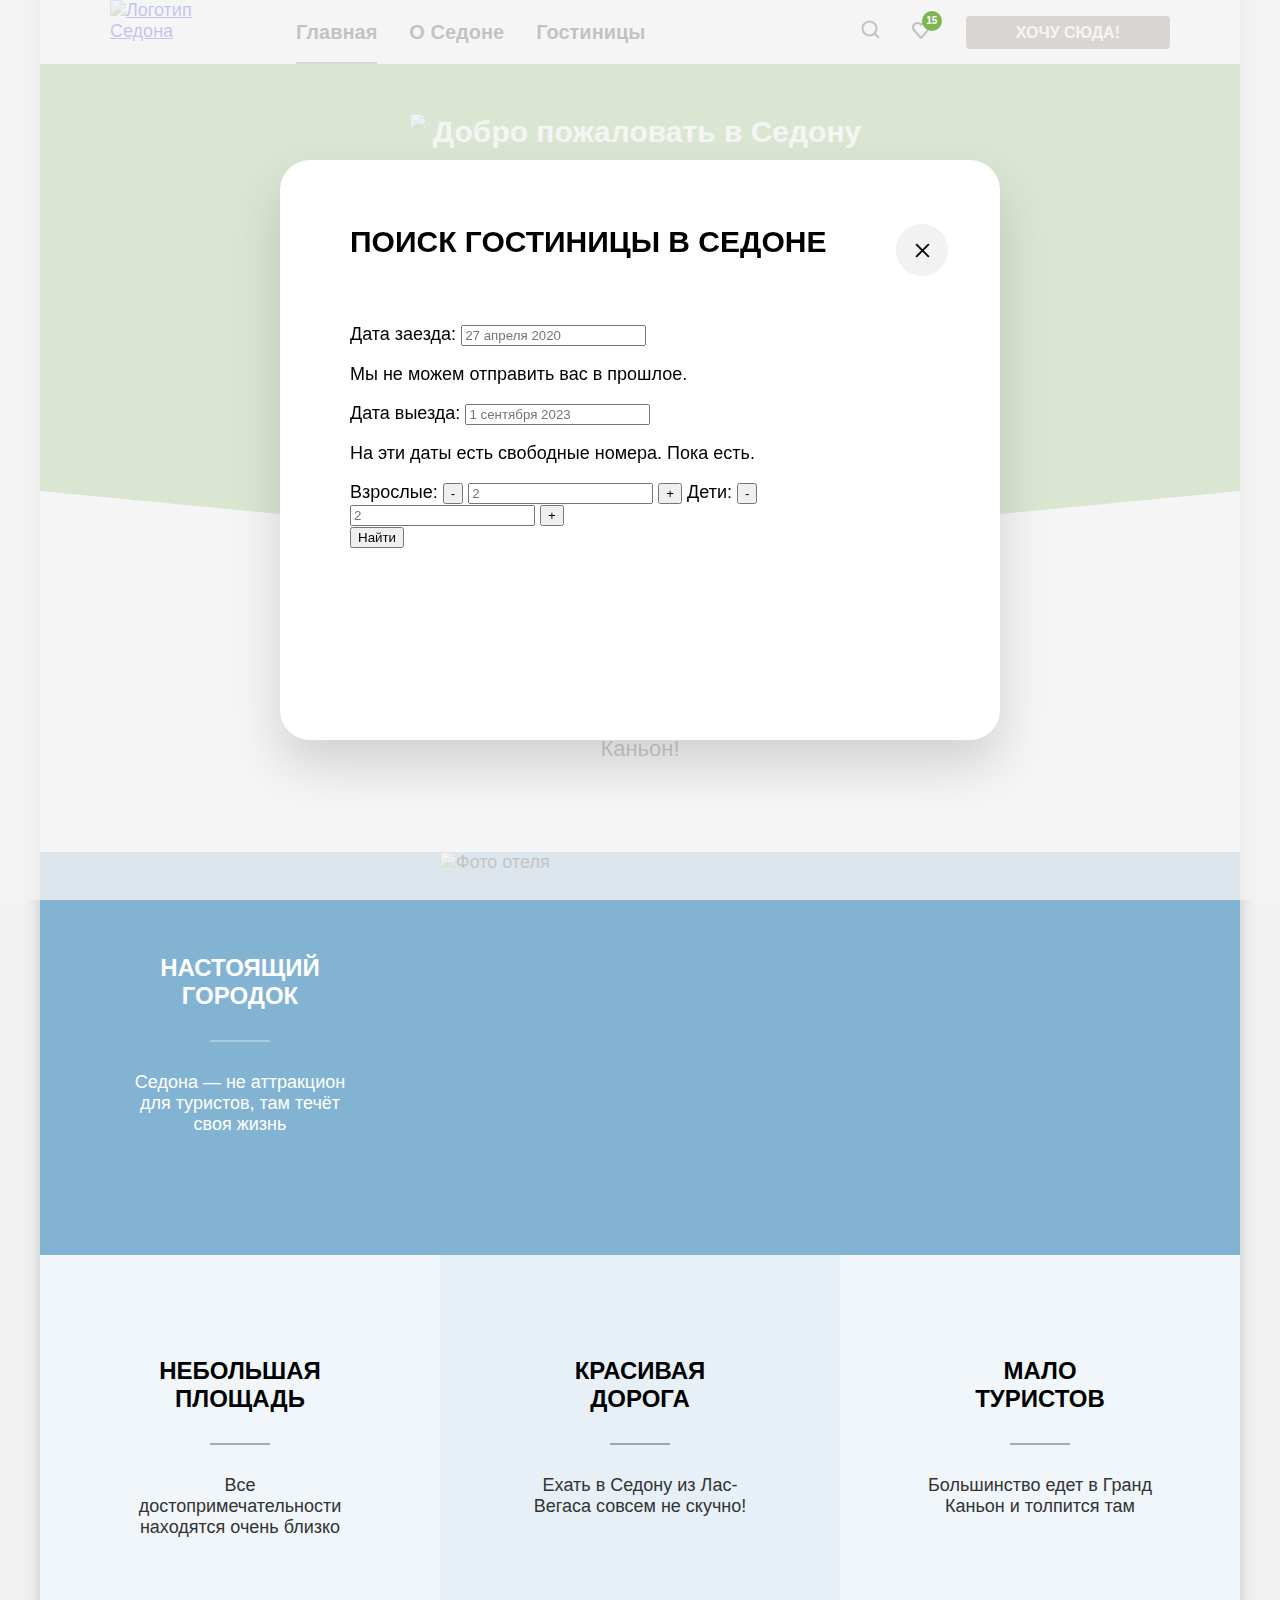
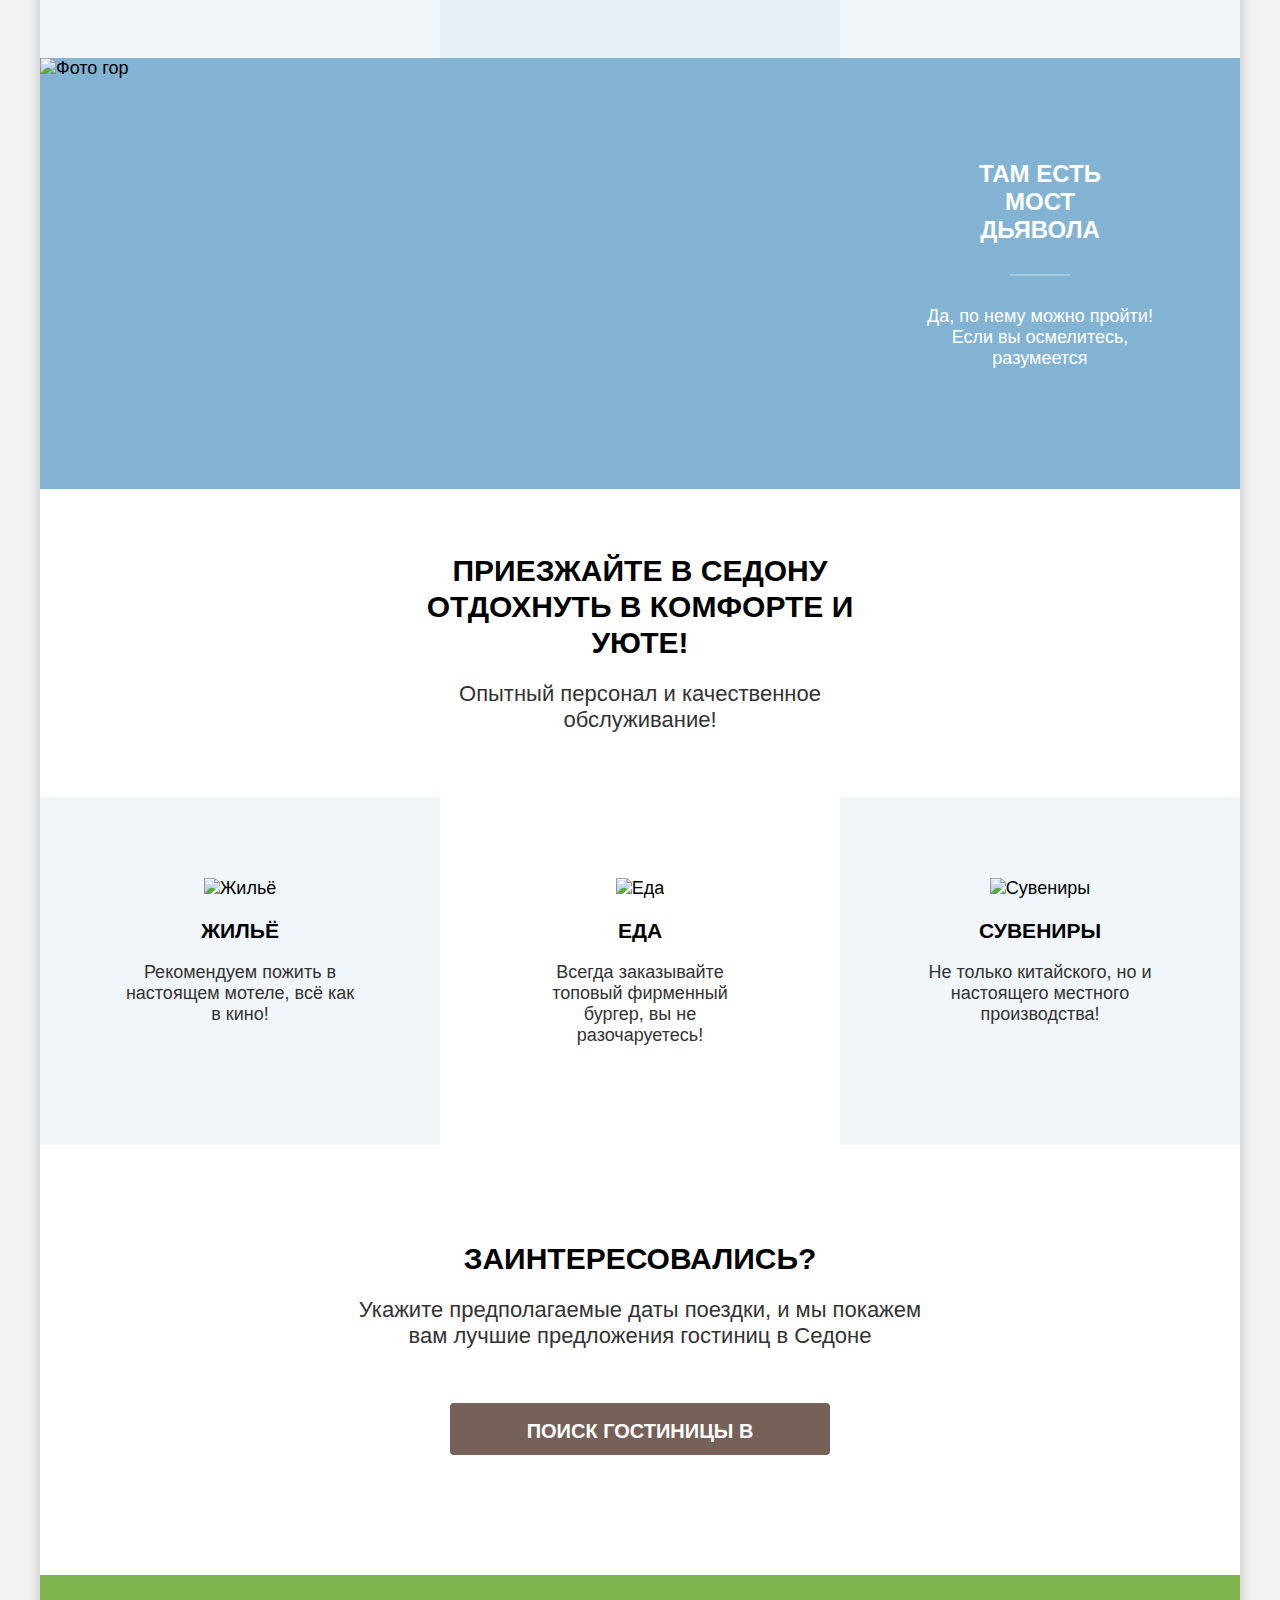
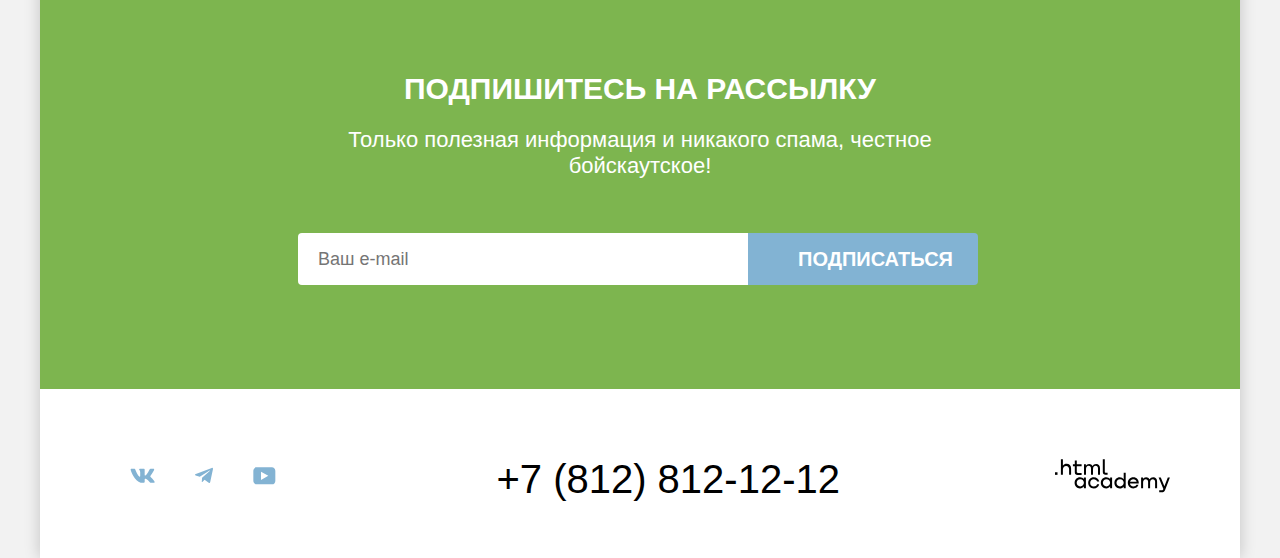
==== index.html @ ec244424 "Свёрстано модальное окно в html" ====
<!DOCTYPE html>
<html lang="ru">

  <head>
    <meta charset="utf-8">
    <title>HTML Academy: Седона</title>
    <link rel="stylesheet" href="styles/styles.css">
    <link rel="icon" href="favicon-sedona.ico" sizes="32x32">
  </head>

  <body>
    <div class="page-container">
    <header class="main-header">
      <nav class="navigation">
        <a class="navigation-logo" href="index.html">
          <img class="header-logo" alt="Логотип Седона" src="images/logo-sedona.png" width="140" height="70.05 ">
        </a>

        <ul class="navigation-list">
          <li class="navigation-item">
            <a class="navigation-link navigation-link-current" href="#">Главная</a>
          </li>
          <li class="navigation-item">
            <a class="navigation-link" href="#">О Седоне</a>
          </li>
          <li class="navigation-item">
            <a class="navigation-link" href="hotels.html">Гостиницы</a>
          </li>
        </ul>

        <ul class="navigation-list navigation-user">
          <li class="navigation-item">
            <a class="navigation-link" href="search.html">
              <svg aria-hidden="true" focusable="false" width="19" height="19" viewBox="0 0 19 19" fill="none" xmlns="http://www.w3.org/2000/svg">
                <path d="M18.5 17.0083L14.8 13.3287C15.8 12.0359 16.5 10.3453 16.5 8.4558C16.5 4.08011 12.9 0.5 8.5 0.5C4.1 0.5 0.5 4.17956 0.5 8.55525C0.5 12.9309 4.1 16.511 8.5 16.511C10.3 16.511 12 15.9144 13.4 14.8204L17.1 18.5L18.5 17.0083ZM8.5 14.5221C5.2 14.5221 2.5 11.837 2.5 8.55525C2.5 5.27348 5.2 2.5884 8.5 2.5884C11.8 2.5884 14.5 5.27348 14.5 8.55525C14.5 11.837 11.8 14.5221 8.5 14.5221Z" fill="black"/>
                </svg>
              <span class="visually-hidden">Поиск</span>
            </a>
          </li>
          <li class="navigation-item">
            <a class="navigation-link" href="favorites.html">
              <svg aria-hidden="true" focusable="false" width="18" height="17" viewBox="0 0 18 17" fill="none" xmlns="http://www.w3.org/2000/svg">
                <path d="M8.9 17C8.6 17 8.3 16.9 8.1 16.6C2.7 10.5 1.4 9.1 1.1 8.7C0.4 7.8 0 6.6 0 5.4C0 2.4 2.4 0 5.5 0C6.8 0 8 0.5 9 1.3C10 0.5 11.3 0 12.5 0C15.5 0 18 2.4 18 5.4C18 6.7 17.5 7.9 16.7 8.8L9.7 16.7C9.5 16.9 9.3 17 8.9 17ZM2.9 7.5C3.2 7.9 6.4 11.5 9 14.4L15.2 7.4C15.7 6.9 15.9 6.2 15.9 5.4C15.9 3.6 14.4 2.1 12.6 2.1C11.6 2.1 10.6 2.6 9.9 3.4C9.6 3.7 9.3 3.8 9 3.8C8.7 3.8 8.4 3.6 8.2 3.4C7.5 2.6 6.5 2.1 5.5 2.1C3.7 2.1 2.2 3.6 2.2 5.4C2.1 6.3 2.5 7 2.9 7.5C2.8 7.5 2.8 7.5 2.9 7.5Z" fill="black"/>
                </svg>
              <span class="visually-hidden">Избранное</span>
              <span class="notifications-badge">15</span>
            </a>
          </li>
          <li class="navigation-item">
            <a class="button-want-here brown-button" href="#">ХОЧУ СЮДА!</a>
          </li>
        </ul>
      </nav>
    </header>


    <main class="main-container main-index">
      <section class="first-screen">
        <h1 class="visually-hidden">Седона - отличный городок для отдыха</h1>
        <img class="image-welcome" src="images/welcome.svg" width="458" height="352" alt="Добро пожаловать в Седону">
      </section>

      <section class="advantages">
        <h2 class="visually-hidden">Преимущества</h2>
        <div class="advantages-wrapper">
        <p class="text-about">Седона — небольшой городок в Аризоне, заслуживающий большего!</p>
        <p class="text-reasons">Рассмотрим причины, по которым Седона круче, чем Гранд-Каньон!</p>
      </div>
        <ul class="advantages-list">
          <li class="adnantages-item advantages-item-img">
            <div class="advantages-item-text advantages-item-img-text">
            <h3 class="advantages-title title-white">Настоящий городок</h3>
            <p class="advantages-description descripton-white">Седона — не аттракцион для туристов, там течёт своя жизнь
            </p>
          </div>
            <img class="advantage-img" src="images/photo-hotel.jpg" width="800" alt="Фото отеля">
          </li>
          <li class="adnantages-item grey-light">
            <div class="advantages-item-text">
            <h3 class="advantages-title">Небольшая площадь</h3>
            <p class="advantages-description">Все достопримечательности находятся очень близко</p>
            </div>
          </li>
          <li class="adnantages-item grey-dark">
            <div class="advantages-item-text">
            <h3 class="advantages-title">Красивая дорога</h3>
            <p class="advantages-description">Ехать в Седону из Лас-Вегаса совсем не скучно!</p>
            </div>
          </li>
          <li class="adnantages-item grey-light">
            <div class="advantages-item-text">
            <h3 class="advantages-title">Мало туристов</h3>
            <p class="advantages-description">Большинство едет в Гранд Каньон и толпится там</p>
            </div>
          </li>
          <li class="adnantages-item advantages-item-img">
            <img class="advantage-img" src="images/photo-mountains.jpg" width="800" alt="Фото гор">
            <div class="advantages-item-text advantages-item-img-text">
            <h3 class="advantages-title title-white">Там есть мост дьявола</h3>
            <p class="advantages-description descripton-white">Да, по нему можно пройти! Если вы осмелитесь, разумеется
            </p>
            </div>
          </li>
        </ul>
      </section>

      <section class="services">
        <div class="services-wrapper">
        <h2 class="visually-hidden">Услуги</h2>
        <p class="text-about">Приезжайте в Седону отдохнуть в комфорте и уюте!</p>
        <p class="text-reasons">Опытный персонал и качественное обслуживание!</p>
      </div>
        <ul class="services-list">
          <li class="services-item grey-light">
            <img class="services-pic" src="images/icon/icon-home.svg" width="75" height="72" alt="Жильё">
            <h3 class="services-title">Жильё</h3>
            <p class="services-description">Рекомендуем пожить в настоящем мотеле, всё как в кино!</p>
          </li>
          <li class="services-item">
            <img class="services-pic" src="images/icon/icon-food.svg" width="74" height="70" alt="Еда">
            <h3 class="services-title">Еда</h3>
            <p class="services-description">Всегда заказывайте топовый фирменный бургер, вы не разочаруетесь!</p>
          </li>
          <li class="services-item grey-light">
            <img class="services-pic" src="images/icon/icon-gift.svg" width="64" height="76" alt="Сувениры">
            <h3 class="services-title">Сувениры</h3>
            <p class="services-description">Не только китайского, но и настоящего местного производства!</p>
          </li>
        </ul>
      </section>

      <section class="search-hotels">
        <h2 class="visually-hidden">Поиск гостиницы</h2>
        <p class="text-about">Заинтересовались?</p>
        <p class="text-reasons">Укажите предполагаемые даты поездки, и мы покажем вам лучшие предложения гостиниц в
          Седоне</p>
        <button class="button-search brown-button" href="#">Поиск гостиницы в Седоне</button>
      </section>

      <section class="newsletter newsletter-index">
        <h2 class="visually-hidden">Подпишитесь на новости</h2>
        <p class="text-about">Подпишитесь на рассылку</p>
        <p class="text-reasons letter">Только полезная информация и никакого спама, честное бойскаутское!</p>
        <form class="newsletter-form" action="https://echo.htmlacademy.ru/" method="post">
          <input class="mail-field" type="email" name="newsletter-email" id="newsletter-email" placeholder="Ваш e-mail"
            required>
          <button class="newsletter-button blue-button" type="submit">
            <span>Подписаться</span>
          </button>
        </form>
      </section>


    </main>


    <footer class="main-footer">
      <div class="page-footer-container">
      <section class="footer-sotial-media">
        <h3 class="visually-hidden">Мы в социальных сетях</h3>
        <ul class="social-media" title="Ссылки на социальные сети">
          <li class="social-img">
            <a class="social-link social-vk" href="https://vk.com/htmlacademy">
              <svg aria-hidden="true" fucusable="folse" width="25" height="15" viewBox="0 0 25 15" fill="none" xmlns="http://www.w3.org/2000/svg">
                <path fill-rule="evenodd" clip-rule="evenodd" d="M24.1164 1.80445C24.2824 1.25845 24.1164 0.856445 23.3214 0.856445H20.6964C20.0284 0.856445 19.7204 1.20345 19.5534 1.58645C19.5534 1.58645 18.2184 4.78245 16.3274 6.85845C15.7154 7.46045 15.4374 7.65145 15.1034 7.65145C14.9364 7.65145 14.6854 7.46045 14.6854 6.91345V1.80445C14.6854 1.14845 14.5014 0.856445 13.9454 0.856445H9.81738C9.40038 0.856445 9.14938 1.16045 9.14938 1.44945C9.14938 2.07045 10.0954 2.21445 10.1924 3.96245V7.76045C10.1924 8.59345 10.0394 8.74444 9.70538 8.74444C8.81538 8.74444 6.65038 5.53345 5.36538 1.85945C5.11638 1.14445 4.86438 0.856445 4.19338 0.856445H1.56638C0.816382 0.856445 0.666382 1.20345 0.666382 1.58645C0.666382 2.26845 1.55638 5.65645 4.81138 10.1374C6.98138 13.1974 10.0364 14.8564 12.8194 14.8564C14.4884 14.8564 14.6944 14.4884 14.6944 13.8534V11.5404C14.6944 10.8034 14.8524 10.6564 15.3814 10.6564C15.7714 10.6564 16.4384 10.8484 17.9964 12.3234C19.7764 14.0724 20.0694 14.8564 21.0714 14.8564H23.6964C24.4464 14.8564 24.8224 14.4884 24.6064 13.7604C24.3684 13.0364 23.5184 11.9854 22.3914 10.7384C21.7794 10.0284 20.8614 9.26345 20.5824 8.88045C20.1934 8.38945 20.3044 8.17044 20.5824 7.73345C20.5824 7.73345 23.7824 3.30745 24.1154 1.80445H24.1164Z" fill="#83B3D3"/>
                </svg>
              <span class="visually-hidden">ВКонтакте</span>
            </a>
          </li>
          <li class="social-img">
            <a class="social-link social-telegram" href="https://t.me/htmlacademy">
              <svg aria-hidden="true" fucusable="folse" width="18" height="16" viewBox="0 0 18 16" fill="none" xmlns="http://www.w3.org/2000/svg">
                <path d="M16.785 0.955705L0.840489 7.1042C-0.247661 7.54126 -0.241365 8.14828 0.640845 8.41897L4.73445 9.69597L14.2058 3.72014C14.6537 3.44766 15.0629 3.59424 14.7265 3.89281L7.05283 10.8183H7.05103L7.05283 10.8192L6.77045 15.0387C7.18413 15.0387 7.36669 14.8489 7.59871 14.625L9.58705 12.6915L13.7229 15.7464C14.4855 16.1664 15.0332 15.9506 15.2229 15.0405L17.9379 2.2453C18.2158 1.13107 17.5126 0.626562 16.785 0.955705Z" fill="#83B3D3"/>
                </svg>
              <span class="visually-hidden">Telegram</span>
            </a>
          </li>
          <li class="social-img">
            <a class="social-link social-youtube" href="https://www.youtube.com/user/htmlacademyru">
              <svg aria-hidden="true" fucusable="folse" width="23" height="18" viewBox="0 0 23 18" fill="none" xmlns="http://www.w3.org/2000/svg">
                <path d="M18.9402 0.356445H3.50738C1.64668 0.356445 0.333252 1.9502 0.333252 3.75645V13.8502C0.333252 15.7627 1.64668 17.3564 3.50738 17.3564H19.1591C20.8009 17.3564 22.3333 15.7627 22.3333 13.9564V3.75645C22.1143 1.9502 20.8009 0.356445 18.9402 0.356445ZM7.99494 12.8939V4.81894L15.3283 8.85645L7.99494 12.8939Z" fill="#83B3D3"/>
              </svg>
              <span class="visually-hidden">YouTube</span>
            </a>
          </li>
        </ul>
      </section>

      <section class="footer-contacts">
        <h3 class="visually-hidden">Контакты</h3>
        <a class="footer-phone" href="tel:+78128121212">+7 (812) 812-12-12</a>
        <a class="logo-link-academy" href="https://htmlacademy.ru/intensive/htmlcss">
          <svg width="115" height="34" viewBox="0 0 115 34" fill="none" xmlns="http://www.w3.org/2000/svg">
            <path d="M0 13.2564V15.8564H2.5V13.2564H0Z" fill="black"/>
            <path d="M11.6 4.85645C10 4.85645 8.8 5.55645 8 6.55645H7.9V0.356445H5.9V15.8564H7.9V10.5564C7.9 8.45645 9.2 6.95645 11.2 6.95645C13 6.95645 14.1 8.35645 14.1 10.1564V15.8564H16.1V9.75644C16.2 6.75644 14.3 4.85645 11.6 4.85645Z" fill="black"/>
            <path d="M26.6 5.15645H21.8V1.45645H19.8V5.25645H17.9V7.25645H19.8V13.2564C19.8 14.9564 20.8 15.9564 22.5 15.9564H26.6V13.9564H22.9C22.2 13.9564 21.8 13.5564 21.8 12.8564V7.15645H26.6V5.15645Z" fill="black"/>
            <path d="M41.1 4.95645C39.5 4.95645 38.2 5.75644 37.6 7.05645H37.5C36.9 5.85645 35.7 4.95645 34.1 4.95645C32.7 4.95645 31.6 5.75645 31 6.75645H30.9V5.15645H29V15.7564H31V10.3564C31 8.35645 32 6.85645 33.6 6.85645C35.1 6.85645 36 7.85645 36 9.45645V15.7564H38V10.1564C38 7.75645 39.4 6.85645 40.6 6.85645C42.1 6.85645 43 7.85645 43 9.45645V15.7564H45V9.25644C45.1 6.75644 43.6 4.95645 41.1 4.95645Z" fill="black"/>
            <path d="M47.8 13.0564C47.8 14.7564 48.8 15.7564 50.6 15.7564H52.6V13.7564H50.9C50.2 13.7564 49.8 13.3564 49.8 12.6564V0.356445H47.8V13.0564Z" fill="black"/>
            <path d="M28.9 20.0564C28 18.9564 26.7 18.2564 25 18.2564C21.9 18.2564 19.6 20.5564 19.6 23.8564C19.6 27.1564 21.9 29.4564 25 29.4564C26.8 29.4564 28 28.6564 28.8 27.5564H28.9V29.1564H30.9V18.5564H28.9V20.0564ZM25.3 27.4564C23.1 27.4564 21.7 25.8564 21.7 23.8564C21.7 21.8564 23.1 20.2564 25.3 20.2564C27.5 20.2564 28.9 21.8564 28.9 23.8564C28.9 25.7564 27.5 27.4564 25.3 27.4564Z" fill="black"/>
            <path d="M44.2 22.3564C43.7 19.9564 41.6 18.2564 38.8 18.2564C35.4 18.2564 33.2 20.7564 33.2 23.8564C33.2 26.9564 35.4 29.4564 38.8 29.4564C41.6 29.4564 43.7 27.6564 44.2 25.2564H42.1C41.7 26.5564 40.4 27.5564 38.8 27.5564C36.6 27.5564 35.2 25.9564 35.2 23.9564C35.2 21.9564 36.6 20.3564 38.8 20.3564C40.4 20.3564 41.6 21.3564 42.1 22.5564H44.2V22.3564Z" fill="black"/>
            <path d="M55.1 20.0564C54.2 18.9564 52.9 18.2564 51.2 18.2564C48.1 18.2564 45.8 20.5564 45.8 23.8564C45.8 27.1564 48.1 29.4564 51.2 29.4564C53 29.4564 54.2 28.6564 55 27.5564H55.1V29.1564H57.1V18.5564H55.1V20.0564ZM51.5 27.4564C49.3 27.4564 47.9 25.8564 47.9 23.8564C47.9 21.8564 49.3 20.2564 51.5 20.2564C53.7 20.2564 55.1 21.8564 55.1 23.8564C55.1 25.7564 53.6 27.4564 51.5 27.4564Z" fill="black"/>
            <path d="M68.7 20.1564C67.8 19.0564 66.5 18.2564 64.8 18.2564C61.7 18.2564 59.4 20.5564 59.4 23.8564C59.4 27.1564 61.6 29.4564 64.8 29.4564C66.5 29.4564 67.8 28.6564 68.6 27.6564H68.7V29.1564H70.7V13.7564H68.7V20.1564ZM65.1 27.4564C62.9 27.4564 61.5 25.8564 61.5 23.8564C61.5 21.8564 62.9 20.2564 65.1 20.2564C67.3 20.2564 68.7 21.8564 68.7 23.8564C68.6 25.8564 67.2 27.4564 65.1 27.4564Z" fill="black"/>
            <path d="M78.3 18.2564C75 18.2564 72.8 20.7564 72.8 23.8564C72.8 26.8564 74.9 29.4564 78.3 29.4564C80.8 29.4564 82.8 28.1564 83.5 25.8564H81.4C80.9 26.8564 79.8 27.4564 78.4 27.4564C76.5 27.4564 75.1 26.1564 75 24.5564H83.8C84 20.9564 81.8 18.2564 78.3 18.2564ZM78.3 20.1564C80 20.1564 81.3 21.1564 81.6 22.7564H75.1C75.4 21.2564 76.6 20.1564 78.3 20.1564Z" fill="black"/>
            <path d="M98.2 18.2564C96.6 18.2564 95.3 19.0564 94.6 20.2564H94.5C93.9 19.0564 92.7 18.2564 91.1 18.2564C89.7 18.2564 88.6 18.9564 88 20.0564V18.5564H86.1V29.1564H88.1V23.7564C88.1 21.7564 89.1 20.3564 90.7 20.2564C92.2 20.2564 93.1 21.2564 93.1 22.8564V29.1564H95.1V23.5564C95.1 21.1564 96.5 20.2564 97.7 20.2564C99.2 20.2564 100.1 21.2564 100.1 22.8564V29.1564H102.1V22.6564C102.2 20.0564 100.7 18.2564 98.2 18.2564Z" fill="black"/>
            <path d="M109.4 27.3564L105.8 18.4564H103.6L108.4 30.0564C108.1 30.9564 107.7 31.2564 106.7 31.2564H104.2V33.2564H106.7C108.5 33.2564 109.5 32.4564 110.2 30.6564L114.9 18.4564H112.8L109.4 27.3564Z" fill="black"/>
            </svg>
        </a>
      </section>
      </div>
    </footer>
  </div>

  <div class="modal-container modal-container-close">
    <div class="modal modal-want-here">
      <section class="modal-content">
        <h2 class="modal-title">Поиск гостиницы в Седоне</h2>
        <form class="modal-form" action="https://echo.htmlacademy.ru/" method="get">
          
          <!-- помощь для верстки
          <fieldset>для группы инпутов</fieldset>
          <legend>для именования группы</legend>
          <label class="" for="search"></label>
          <input class="" id="search" name="search" type="search" placeholder="Поиск"> -->

          <label class="modal-label" for="arrival-date">
            <span class="text-label">Дата заезда:</span>
          </label>
          <input class="modal-input" id="arrival-date" name="arrival-date" type="text" placeholder="27 апреля 2020">
          <p class="modal-description">Мы не можем отправить вас в прошлое.</p> 
          <!-- - сделать p псевдоэлементом??? -->

          <label class="modal-label" for="departure-date">
            <span class="text-label">Дата выезда:</span>
          </label>
          <input class="modal-input" id="departure-date" name="departure-date" type="text" placeholder="1 сентября 2023">
          <p class="modal-description">На эти даты есть свободные номера. Пока есть.</p>
          <!-- - сделать p псевдоэлементом??? -->

          <label class="modal-label" for="amount-adults">
            <span class="text-label">Взрослые:</span>
          </label>
          <button class="number-control-button" type="button">
            <span>-</span>
          </button>
          <input class="modal-input" id="amount-adults" name="amount-adults" type="text" placeholder="2">
          <button class="number-control-button" type="button">
            <span>+</span>
          </button>

          <label class="modal-label" for="amount-children">
            <span class="text-label">Дети:</span>
            <span class="visually-hidden">Посмотреть дополнительную информацию</span>
          </label>
          <button class="number-control-button" type="button">
            <span>-</span>
          </button>
          <input class="modal-input" id="amount-children" name="amount-children" type="text" placeholder="2">
          <button class="number-control-button" type="button">
            <span>+</span>
          </button>

        </form>

        <button class="modal-search-button blue-button" type="button">
          <span>Найти</span>
        </button>
        
      </section>
      <button class="modal-button-close">
        <span class="visually-hidden">Закрыть</span>
      </button>
    </div>
  </div>

  </body>

</html>
---- styles/styles.css ----
@font-face {
	font-family: "PT Sans";
	font-style: normal;
	font-weight: 400;
	src: url("../fonts/ptsans-400.woff2") format("woff2");
	font-display: swap;
}

@font-face {
	font-family: "PT Sans";
	font-style: normal;
	font-weight: 700;
	src: url("../fonts/ptsans-700.woff2") format("woff2");
	font-display: swap;
}

* {
	box-sizing: border-box;
}

html {
	height: 100%;
}

body {
	margin: 0 auto;
	width: 1200px;
	display: flex;
	flex-direction: column;
	min-height: 100%;
	font-family: "PT Sans", sans-serif;
	font-size: 18px;
	line-height: 21px;
	font-weight: 400;
	color: #000000;
	background-color: rgba(242, 242, 242, 1);
}

.page-container {
	background-color: #ffffff;
	box-shadow: 0 0 15px 0 rgba(0, 0, 0, 0.2); 
}


.visually-hidden {
  position: absolute;
  width: 1px;
  height: 1px;
  margin: -1px;
  padding: 0;
  border: 0;
  clip: rect(0 0 0 0);
  overflow: hidden;
}
	

.main-container {
	flex-grow: 1;
	margin: 0;
	padding: 0;
}

.navigation {
	display: grid;
	padding: 0 70px;
	grid-template-columns: 140px 1fr  auto;
  column-gap: 30px;
}

.header-logo {
	display:block;
	margin-bottom: -6px;
}

.navigation-logo:hover {
	opacity: 0.7;
}

.navigation-logo:active {
	opacity: 0.3;
}

.navigation-list{
	display: flex;
  align-items: center;
	margin: 0;
	padding: 0;
	list-style: none;
	flex-wrap: wrap;
}

.navigation-link {
	position: relative;
	font-size: 20px;
	line-height: 24px;
	font-weight: 700;
	text-decoration: none;
	color: #000000;
	text-align: center;
	padding: 20px 16px;
	display: block;
}


.navigation-link-current::before {
	position: absolute;
	right: 16px;
	bottom: 0px;
	left: 16px;
	height: 2px;
	background-color: #756257;
	content: "";
}

.notifications-badge {
    position: absolute;
    top: 11px;
    right: 4px;
    z-index: 1;
    min-width: 20px;
    height: 20px;
    text-align: center;
    padding: 5px 4px;
    font-size: 10px;
    line-height: 10px;
    border-radius: 50%;
    color: #ffffff;
    background-color: #7db54f;
    text-decoration: none;
}

.navigation-user {
	display: flex;
	justify-content: flex-end;
	margin-left: auto;
}

/* способ вставления иконки при помощи фонового изображения (не позволяет менять цвет этой иконки)
.navigation-user .navigation-item:nth-child(1) .navigation-link {
	background-image: url("../images/icon/icon-search.svg");
	background-repeat: no-repeat;
	background-position: center;
	background-size: 18px 18px;
}

.navigation-user .navigation-item:nth-child(2) .navigation-link {
	background-image: url("../images/icon/icon-favorites.svg");
	background-repeat: no-repeat;
	background-position: center;
	background-size: 18px 18px;
} */

.button-want-here {
	font-family: "PT Sans", sans-serif;
	width: 160px;
	border-radius: 4px;
	padding: 8px 50px;
	margin-left: 20px;
	font-size: 16px;
	line-height: 20px;
	font-weight: 700;
	text-align: center;
	text-transform: uppercase;
	color: #ffffff;
	background-color: #756157;
	text-decoration: none;
}

.brown-button:hover,
.brown-button:focus {
	background-color: #615048;
}

.brown-button:active {
	background-color: rgba(117, 97, 87, 1);
	color: rgba(255, 255, 255, 0.3);
}

.blue-button:hover,
.blue-button:focus {
	background-color: #68a2ca;
}

.blue-button:active {
	background-color: rgba(130, 179, 211, 1);
	color: rgba(255, 255, 255, 0.3);
}

.first-screen {
	background-image: url("../images/divider.png"), url("../images/index-background.jpg");
	background-position: center bottom, center; /*задаем по оси х и у*/
	background-size: 100% auto, cover; /*задаем по оси х и у через запятую для каждой картинки*/
	background-repeat: no-repeat, no-repeat;
	background-color: #7db54f;
	color: #ffffff;
	font-size: 30px;
	line-height: 36px;
	font-weight: 700;
	text-align: center;
	padding: 50px 370px 82px;
}

/* более простая версия - отступы для картинки. но если вместо картинки захотят поставить что-то другое, то придется опять прописывать, а так уже минимально готовые чтобы вертска не поломалась
.image-welcome {
	margin: 51px 371px 82px 371px;
} */

.image-welcome,
.advantage-img {
	display: block;
}

.text-about {
	font-size: 30px;
	line-height: 36px;
	font-weight: 700;
	text-align: center;
	text-transform: uppercase;
	margin: 0;
	padding: 0;
	margin-bottom: 20px;
}

.text-reasons {
	font-size: 22px;
	line-height: 26px;
	font-weight: 400;
	text-align: center;
	color: #333333;
	margin: 0;
	padding: 0;
}

.advantages-wrapper{
	padding: 70px 270px 90px;
}

.advantages-list {

	display: flex;
	margin: 0;
	padding: 0;
	flex-wrap: wrap;
	list-style: none;
}


.adnantages-item {
	width: 400px;
	min-height: 385px;
}

.advantages-item-img {
	display: flex;
	width: 1200px;
}

.advantages-item-text {
	display: flex;
	flex-direction: column;
	width: 230px;
	margin: 102px 85px;
	position: relative;
}


.advantages-item-img-text {
	flex-direction: column;
}

.advantages-title {
	width: 175px;
	text-transform: uppercase;
	text-align: center;
	font-size: 24px;
	font-weight: 700;
	line-height: 28px;
	margin: auto;
	position: relative;
}


.advantages-title::after {
	position: absolute;
	left: 50%;
	width: 60px;
	height: 2px;
	background-color: rgba(0, 0, 0, 0.3);
	content: "";
	transform: translateX(-50%);
	bottom: -32px;
	}



.title-white::after {
	background-color: rgba(255, 255, 255, 0.3);
}

.advantages-description {
	text-align: center;
	color: #333333;
	margin-top: 62px;
}

.descripton-white {
	text-align: center;
}

.title-white {
	color: #ffffff;
}

.descripton-white {
	color: #ffffff;
}

.advantages-item-img {
	background-color: #82b3d3;
}

.grey-light {
	background-color: rgba(131, 179, 211, 0.12);
}

.grey-dark {
	background-color: rgba(131, 179, 211, 0.2);
}

.services-wrapper{
	padding: 64px 347px 64px;
}

.services-list {
	display: flex;
	margin: 0;
	padding: 0;
	text-align: center;
	list-style: none;
}

.services-item {
	width: 400px;
	margin: 0;
	padding: 81px 85px;
}

.services-title {
	text-transform: uppercase;
}

.services-description {
	color: #333333;
}

.search-hotels {
	text-align: center;
	padding: 96px 304px;
	}

.button-search {
	width: 380px;
	height: 52px;
	background-color: #756157;
	border: 2px solid #756157;
	border-radius: 4px;
	padding: 8px 50px;
	margin-top: 54px;
	font-family: "PT Sans", sans-serif;
	font-size: 20px;
	line-height: 36px;
	font-weight: 700;
	color: #ffffff;
	text-transform: uppercase;
	cursor: pointer;
}

.newsletter {
	text-align: center;
	padding: 96px 258px 104px;
}

.newsletter-index {
	background-image: url("../images/main-background-newsletter.jpg");
	background-repeat: no-repeat;
	background-size: 100% auto;
	background-color: #7db54f;
	text-align: center;
	color: #ffffff;
}

.newsletter-form {
	width: 684px;
	display: flex;
}


.mail-field {
	width: 450px;
	height: 52px;
	background-color: #ffffff;
	border-radius: 4px 0px 0px 4px;
	border-color: #ffffff;
	margin-top: 54px;
	font-family: "PT Sans", sans-serif;
	font-size: 18px;
	line-height: 24px;
	font-weight: 400;
	color: #f2f2f2;
	padding: 14px 20px;
	border: none;
}

.mail-field-white {
	width: 450px;
	height: 52px;
	background-color: #f2f2f2;
	border-radius: 4px 0px 0px 4px;
	border-color: #f2f2f2;
	margin-top: 54px;
	font-family: "PT Sans", sans-serif;
	font-size: 18px;
	line-height: 24px;
	font-weight: 400;
	color: #000000;
	padding: 14px 20px;
	border: none;
}

.newsletter-button {
	width: 230px;
	height: 52px;
	background-color: #82b3d3;
	border-radius: 0px 4px 4px 0px;
	border-color: #82b3d3;
	padding: 8px 50px;
	margin-top: 54px;
	font-family: "PT Sans", sans-serif;
	font-size: 20px;
	line-height: 36px;
	font-weight: 700;
	color: #ffffff;
	text-transform: uppercase;
	padding: 8px 50px;
	border: none;
	cursor: pointer;
}


.letter {
	color: #ffffff;
}


.main-footer {
	padding: 40px 70px 30px;
}

.page-footer-container {
	display: flex;
	width: 1060px;
  margin: 0 auto;
	justify-content: space-between;
	align-items: center;
}


.social-media {
	display: flex;
	list-style: none;
	padding: 0px;
}


.social-link {
	background-repeat: no-repeat;
	background-position: center;
	padding: 20px;
	display: block;
}

/* способ не сработал, почему????
.a svg:hover path {
	fill: #756157;
} */


.footer-phone {
	width: 330px;
	font-size: 40px;
	line-height: 40px;
	font-weight: 400;
	text-align: center;
	text-transform: uppercase;
	text-decoration: none;
	color: #000000;
  margin-right: 210px;
}


a[href^="tel:"]:hover {
  font-size: 40px;
  line-height: 40px;
  text-decoration: none;
  color: #756157;
}


.logo-link-academy {
	margin-left: auto;
}

.logo-link-academy:hover path{
	fill: #756157;
}


.modal-container {
  position: fixed;
  top: 0;
  left: 0;
  display: flex;
  width: 100%;
  height: 100%;
  background-color: rgba(242, 242, 242, 0.8);
  /* background-color: #f2f2f2;
  opacity: 80%; 
  можно еще так записать перекрытие цвета на прозрачность*/
}

.modal {
  position: relative;
  margin: auto;
  padding: 64px 70px;
  background-color: #ffffff;
  border-radius: 30px;
  box-shadow: 0 25px 50px 0 rgba(0, 0, 0, 0.15);
  width: 720px;
  height: 580px;
}

.modal-title {
  margin: 0;
  margin-bottom: 64px;
  font-family: "PT Sans", sans-serif;
  font-size: 30px;
  line-height: 36px;
  font-weight: 700;
  text-transform: uppercase;
  max-width: 500px;
}


.modal-button-close {
  position: absolute;
  padding: 0;
  top: 64px;
  right: 52px;
  width: 52px;
  height: 52px;
  background-color: rgba(242, 242, 242, 1);
  border: none;
  border-radius: 50%;
  background-image: url("../images/close.svg");
  background-repeat: no-repeat;
  background-position: center;
  cursor: pointer;
}

/* .modal-container-close {
  display: none;
} */

.select-hotels {
	background-image: url("../images/background-hotels-filter.jpg");
	background-repeat: no-repeat;
	background-size: 100% 100%;
	background-color: #7db54f;
	color: #ffffff;
	margin: 0;
	padding: 35px 70px 70px;
}



.inner-header-title {
	font-size: 60px;
	line-height: 78px;
	font-weight: 700;
	margin: 0;
	padding: 0;
	margin-bottom: 8px;
}

.breadcrumbs {
	display: flex;
	list-style: none;
	margin: 0;
	padding: 0;
	position: relative;
	flex-wrap: wrap;
	padding-bottom: 40px;
}

.breadcrumbs-item + .breadcrumbs-item::before {
	content:"";
	position: absolute;
	background-image: url( ../images/arrow-right.svg);
	background-repeat: no-repeat;
	background-position: center;
	width: 7px;
	height: 10px;
	transform: translate(-17px, 5px);
}

.breadcrumbs-link {
	font-size: 16px;
	line-height: 21px;
	font-weight: 400;
	text-decoration: none;
	color: #ffffff;
	margin-right: 28px;
	position: relative;
}

.breadcrumbs-link:hover {
	opacity: 60%;
}

.breadcrumbs-link:active {
	opacity: 30%;
}

.catalog-filter {
	width: 1060px;
	display: flex;
	justify-content: space-between;
}

.catalog-filter-group {
	border: none;
	padding: 0;
	margin: 0;
}

.catalog-filter-title {
	font-size: 20px;
	line-height: 24px;
	font-weight: 700;
	padding: 0;
	padding-bottom: 32px;
}

.catalog-filter-list {
	list-style: none;
	padding: inherit;
	margin: inherit;
}

.filter-group {
	display: flex;
	width: 1060px;
	gap: 70px;
}

.control {
	position: relative;
	display: block;
	padding-bottom: 16px;
	cursor: pointer;
  }

.control:hover {
  opacity: 70%;
}

.control:active {
  opacity: 30%;
}

  .control-label {
	padding-left: 16px;
  }
  
  .control-mark {
	position: absolute;
	top: 1px;
	left: 0;
	width: 20px;
	height: 20px;
	border-radius: 4px;
	background-color: #ffffff;
  }

  .control-input {
	line-height: 23px;
}

  .control-input[type="checkbox"]:checked + .control-mark::before {
	content: "";
	position: absolute;
	top: 50%;
	left: 50%;
	transform: translate(-50%, -50%);
	width: 13px;
	height: 10px;
	background-image: url("../images/galka.svg");
	background-position: center;
	background-repeat: no-repeat;
  }

/* способ добавления галочки - отрисованая галка
.control-input[type="checkbox"]:checked + .control-mark::before {
  position: absolute;
  top: 12px;
  left: 2px;
  width: 7px;
  height: 2px;
  background-color: #3f5e72;
  content: "";
}

.control-input[type="checkbox"]:checked + .control-mark::after {
	position: absolute;
	top: 9px;
	right: 1px;
	width: 14px;
	height: 2px;
	background-color: #3f5e72;
	content: "";
  }

.control-input[type="checkbox"]:checked + .control-mark::before {
	transform: rotate(45deg);
  }
  
  .control-input[type="checkbox"]:checked + .control-mark::after {
	transform: rotate(-45deg);
  } */

.control-input[type="radio"] + .control-mark {
	border-radius: 50%;
  }
  
.control-input[type="radio"]:checked + .control-mark::after {
	  position: absolute;
	  top: 5px;
	  left: 5px;
	  width: 10px;
	  height: 10px;
	  background-color: #3f5e72;
	  content: "";
	  border-radius: 50%;
	}


.range-input-container {
	display: flex;
	justify-content: space-between;
	width: 288px;
	margin-bottom: 36px;
}

.range-price {
	position: relative;
}

.range-input {
	width: 143px;
    padding: 12px 44px 12px 20px;
    font-size: 18px;
    line-height: 24px;
    font-weight: 700;
    color: #000000;
    background-color: #f2f2f2;
    border: none;
    transition: background-color 0.4s ease;
}


.range-input:hover,
.range-input:focus-visible {
  background-color: #e6e6e6;
}

.range-input::-webkit-outer-spin-button,
.range-input::-webkit-inner-spin-button {
  appearance: none;
  margin: 0;
}

.range-input-min {
	border-radius: 4px 0 0 4px;
}

.range-input-max {
	border-radius: 0 4px 4px 0;
}

.range-price span {
  position: absolute;
  right: 20px;
  top: 50%;
  transform: translateY(-50%);
  left: px;
  color: rgba(0, 0, 0, 0.3);
}

.range-scale {
  position: relative;
  width: 287px;
  height: 4px;
  margin-bottom: 8px;
  background-color: rgba(255, 255, 255, 0.3);
}

.range-chosen-area {
  position: absolute;
  top: 0;
  bottom: 0;
  left: 0%;
  right: 0%;
  height: 4px;
  background-color: #ffffff;
}

.range-button {
  position: absolute;
  top: 50%;
  width: 20px;
  height: 20px;
  border-radius: 5px;
  background-color: #ffffff;
  border: none;
  cursor: pointer;
}

.range-button:hover {
  box-shadow: 0 4px 10px 0 rgba(0, 0, 0, 0.25);
}

.range-button:active {
  outline: 2px solid #83b3d3;
}

.range-button-min {
  left: 0;
  transform: translateY(-50%);
}

.range-button-max {
  right: 0;
  transform: translateY(-50%);
}

.button-filter-group {
	display: flex;
	flex-direction: column;
	gap: 32px;
	margin-top: auto;
}

.button-filter {
	font-family: "PT Sans", sans-serif;
	background-color: #82b3d3;
	text-transform: uppercase;
	font-size: 16px;
	line-height: 20px;
	font-weight: 700;
	text-align: center;
	color: #ffffff;
	cursor: pointer;
	border: none;
	border-radius: 4px;
	background-color: #82b3d3;
	width: 190px;
	height: 40px;
	padding: 0;
}

.button-clear {
	font-family: "PT Sans", sans-serif;
	text-transform: uppercase;
	font-size: 16px;
	line-height: 20px;
	font-weight: 700;
	text-align: center;
	color: #ffffff;
	background-color: transparent;
	cursor: pointer;
	border: none;
	border-radius: 4px;
	background-color: none;
	width: 190px;
	height: 40px;
	padding: 0;
}

.button-clear:hover {
  opacity: 70%;
}

.button-clear:focus {
  border: 3px solid #83b3d3;
}

.button-clear:active {
  opacity: 30%;
}

.sorting-container {
	display: flex;
	justify-content: flex-start;
	align-items: center;
	width: 1060px;
	margin: 50px 70px 40px;
}



.catalog-hotels-title {
	font-size: 30px;
	line-height: 36px;
	font-weight: 700;
	text-transform: uppercase;
	max-width: 485px;
}

.find-hotels {
	margin-right: auto;
}

.select-control {
	font-family: "PT Sans", sans-serif;
	font-size: 18px;
	line-height: 21px;
	font-weight: 400;
	color: #333333;
	width: 290px;
	height: 50px;
	border-radius: 4px;
	border: 2px solid #e5e5e5;
	padding: 12px 20px;
	margin-right: 70px;
  background-image: url("../images/arrow-down.svg");
  background-repeat: no-repeat;
  background-position: right 20px center;
  appearance: none;
  padding-right: 48px;
}

.select-control:hover,
.select-control:focus {
  border-color: #68a2ca;
}

.view-buttons {
	display: grid;
	grid-template-columns: repeat(3, 48px);
	column-gap: 8px;
	list-style: none;
	align-items: center;
	padding-inline-start: 0px;
}


.view-button-title {
	display: flex;
	justify-content: center;
	border: 2px solid #e5e5e5;
	border-radius: 4px;
	width: 48px;
	height: 48px;
	align-items: center;
	outline: none; /*убирает браузерное выделение табом*/ 
}

.view-button-current {
	border: 2px solid #000000;
}

.view-button-title:hover {
	border: 2px solid #000000;
}

.view-button-title:focus {
	border: 2px solid #68a2ca;
}


.catalog-hotels {
	width: 1060px;
	display: flex;
}



/* способ сверстать список карточек на флексах
.product-list {
	display: flex;
	flex-wrap: wrap;
	width: 1060px;
	margin: 0 70px;
	padding: 0;
}

.product-card {
	width: 340px;
	min-height: 438px;
	border: 1px solid;
	border-radius: 4px;
	border-color: #e6e6e6;
	display: flex;
	flex-wrap: wrap;
	margin-right: 20px;
	margin-bottom: 20px;
	padding: 20px;
}

.product-card:nth-child(3n) {
	margin-right: 0;
} */


.product-list {
	display: grid;
	grid-template-columns: repeat(3, 340px);
	/* разные вариации написания кода
	grid-template-columns: repeat(3, 1fr);
	grid-template-columns: 340px 340px 340px; */
	gap: 20px;
	list-style: none;
	width: 1060px;
	margin: 40px 70px;
	padding: 0;
	border-bottom: 1px solid #e6e6e6;
	padding-bottom: 40px;
}



.product-card {
	display: grid;
	grid-template-columns: 1fr 1fr;
	grid-template-rows: auto;
	gap: 16px 20px;
	width: 340px;
	min-height: 438px;
	border: 1px solid;
	border-radius: 4px;
	border-color: #e6e6e6;
	padding: 20px;

}

.product-card-link {
	margin: 0;
	padding: 0;
	grid-column: 1/3;
	text-decoration: none;
	color: #000000;
}

.product-card-image{
	margin: 0;
	padding: 0;
	grid-column: 1/3;
	display: block;
}

.product-card-title {
	font-size: 24px;
	line-height: 28px;
	font-weight: 700;
	margin: 0;
	padding: 0;
}

.product-card-type {
	margin: 0;
}

.product-card-price {
	text-align: right;
	margin: 0;
}

.product-card-button {
	background-color: #756157;
	text-transform: uppercase;
	font-size: 16px;
	line-height: 20px;
	font-weight: 700;
	text-align: center;
	color: #ffffff;
	text-decoration: none;
	padding: 8px 0px;
	border-radius: 4px;
	background-color: #756157;
	width: 140px;
}

.add-favorites-button {
	background-color: #82b3d3;
	text-transform: uppercase;
	font-size: 16px;
	line-height: 20px;
	font-weight: 700;
	text-align: center;
	color: #ffffff;
	text-decoration: none;
	padding: 8px 0px;
	border-radius: 4px;
	background-color: #82b3d3;
	width: 140px;
}

.take-button {
	background-color: #7db54f;
}


.product-card-stars {
	margin: 0;
	width: 100%;
	height: 17px;
	background-image: url("../images/icon/icon-star.svg");
	background-repeat: space;
	margin: auto 0px;
}

.product-stars-5 {
	width: 106px;
}

.product-stars-4 {
	width: 84px;
}

.product-stars-3 {
	width: 62px;
}

.product-stars-2 {
	width: 48px;
}

.product-stars-1 {
	width: 18px;
}


.product-card-rating {
	background-color: #f2f2f2;
	text-transform: uppercase;
	font-size: 16px;
	line-height: 20px;
	font-weight: 400;
	text-align: center;
	color: #333333;
	margin: 0;
	padding: 8px 0px;
	border-radius: 4px;
	background-color: #f2f2f2;
	width: 140px;
}

.pagination {
	display: flex;
	padding: 0;
	margin: 0 70px 40px;
}

.pagination-item {
	display: flex;
	min-width: 60px;
	min-height: 60px;
	margin-left: 8px;
}

.pagination-item:first-child {
	margin-left: 0;
}

.pagination-link {
	min-width: 60px;
	min-height: 60px;
	border-radius: 4px;
	font-size: 20px;
	line-height: 36px;
	font-weight: 700;
	background-color: #82b3d3;
	color: #ffffff;
	text-decoration: none;
	margin: auto;
	display: flex;
	justify-content: center;
	align-items: center;
}

.pagination-current {
	background-color: #f2f2f2;
	color: #000000;
}

.pagination-choose {
	background-color: initial;
	display: flex;
  align-items: center;
  justify-content: center;
}

.pagination-choose-page {
	text-decoration: none;
}
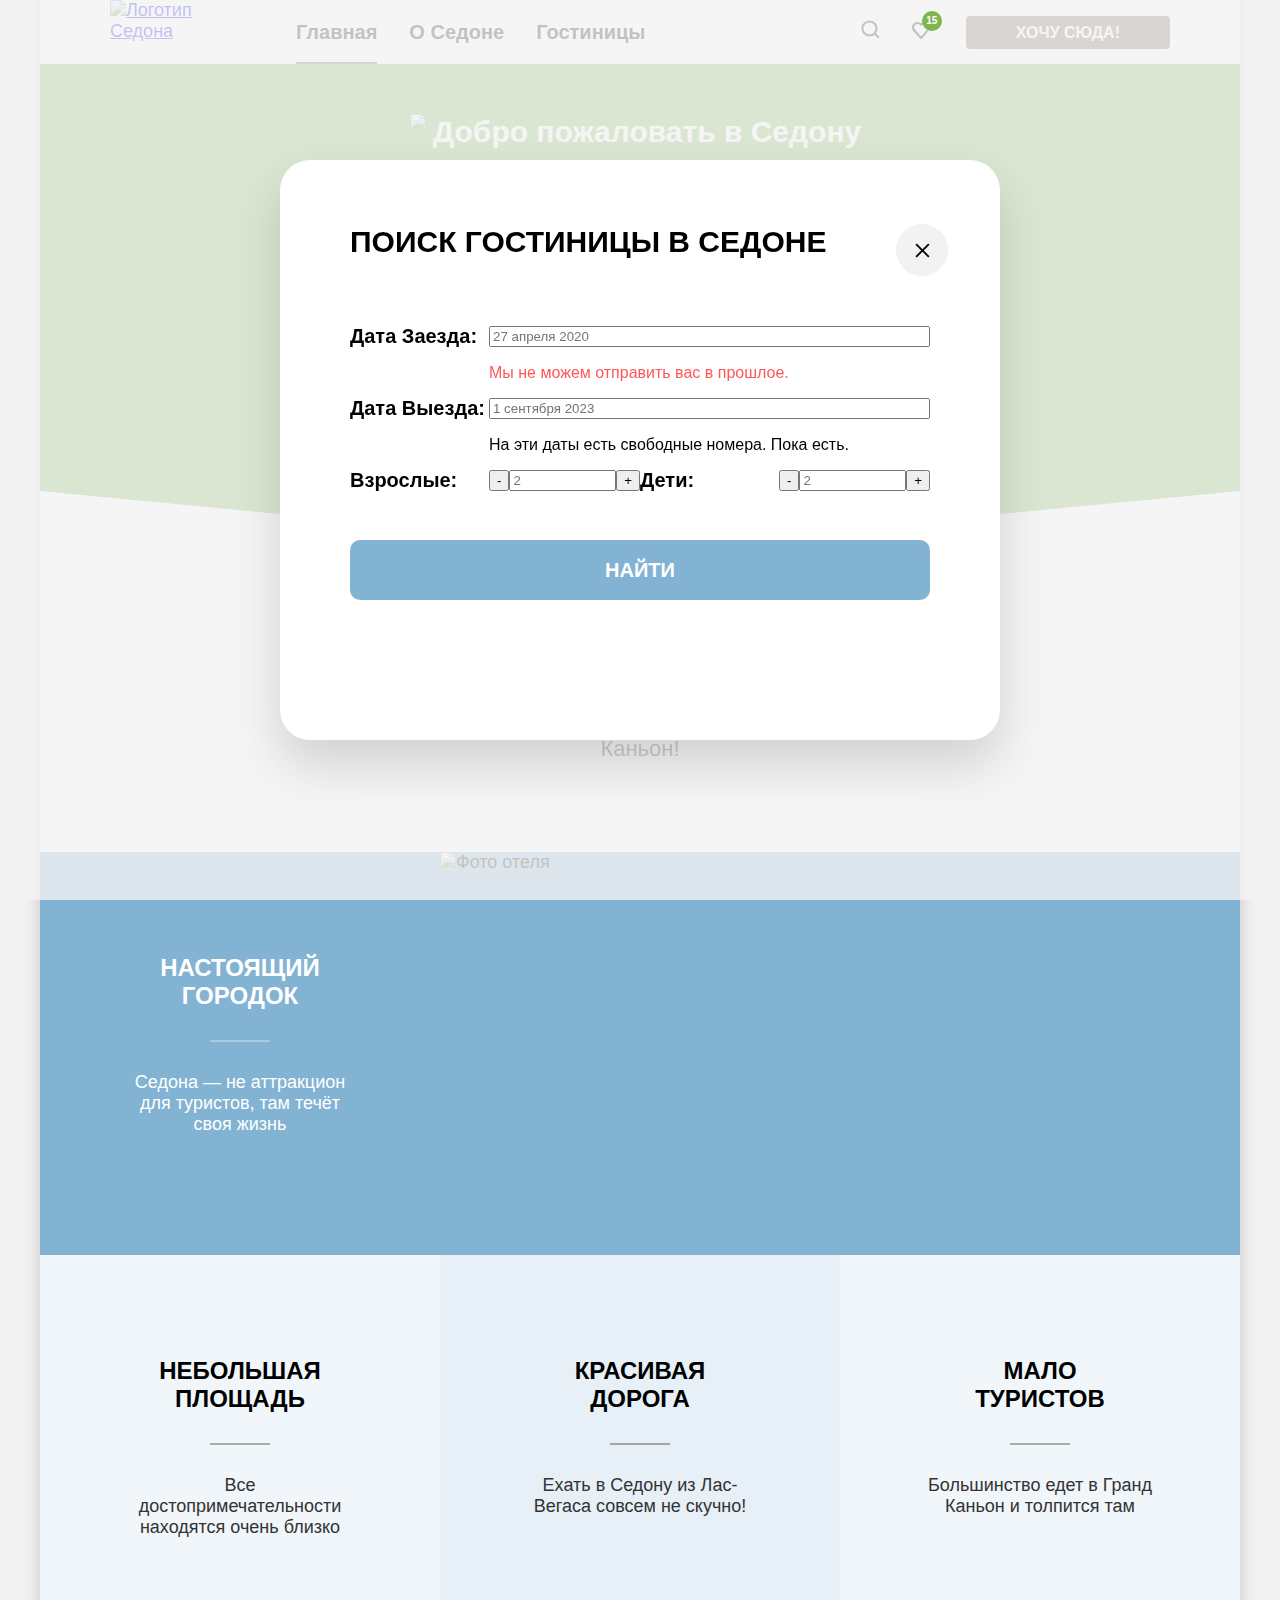
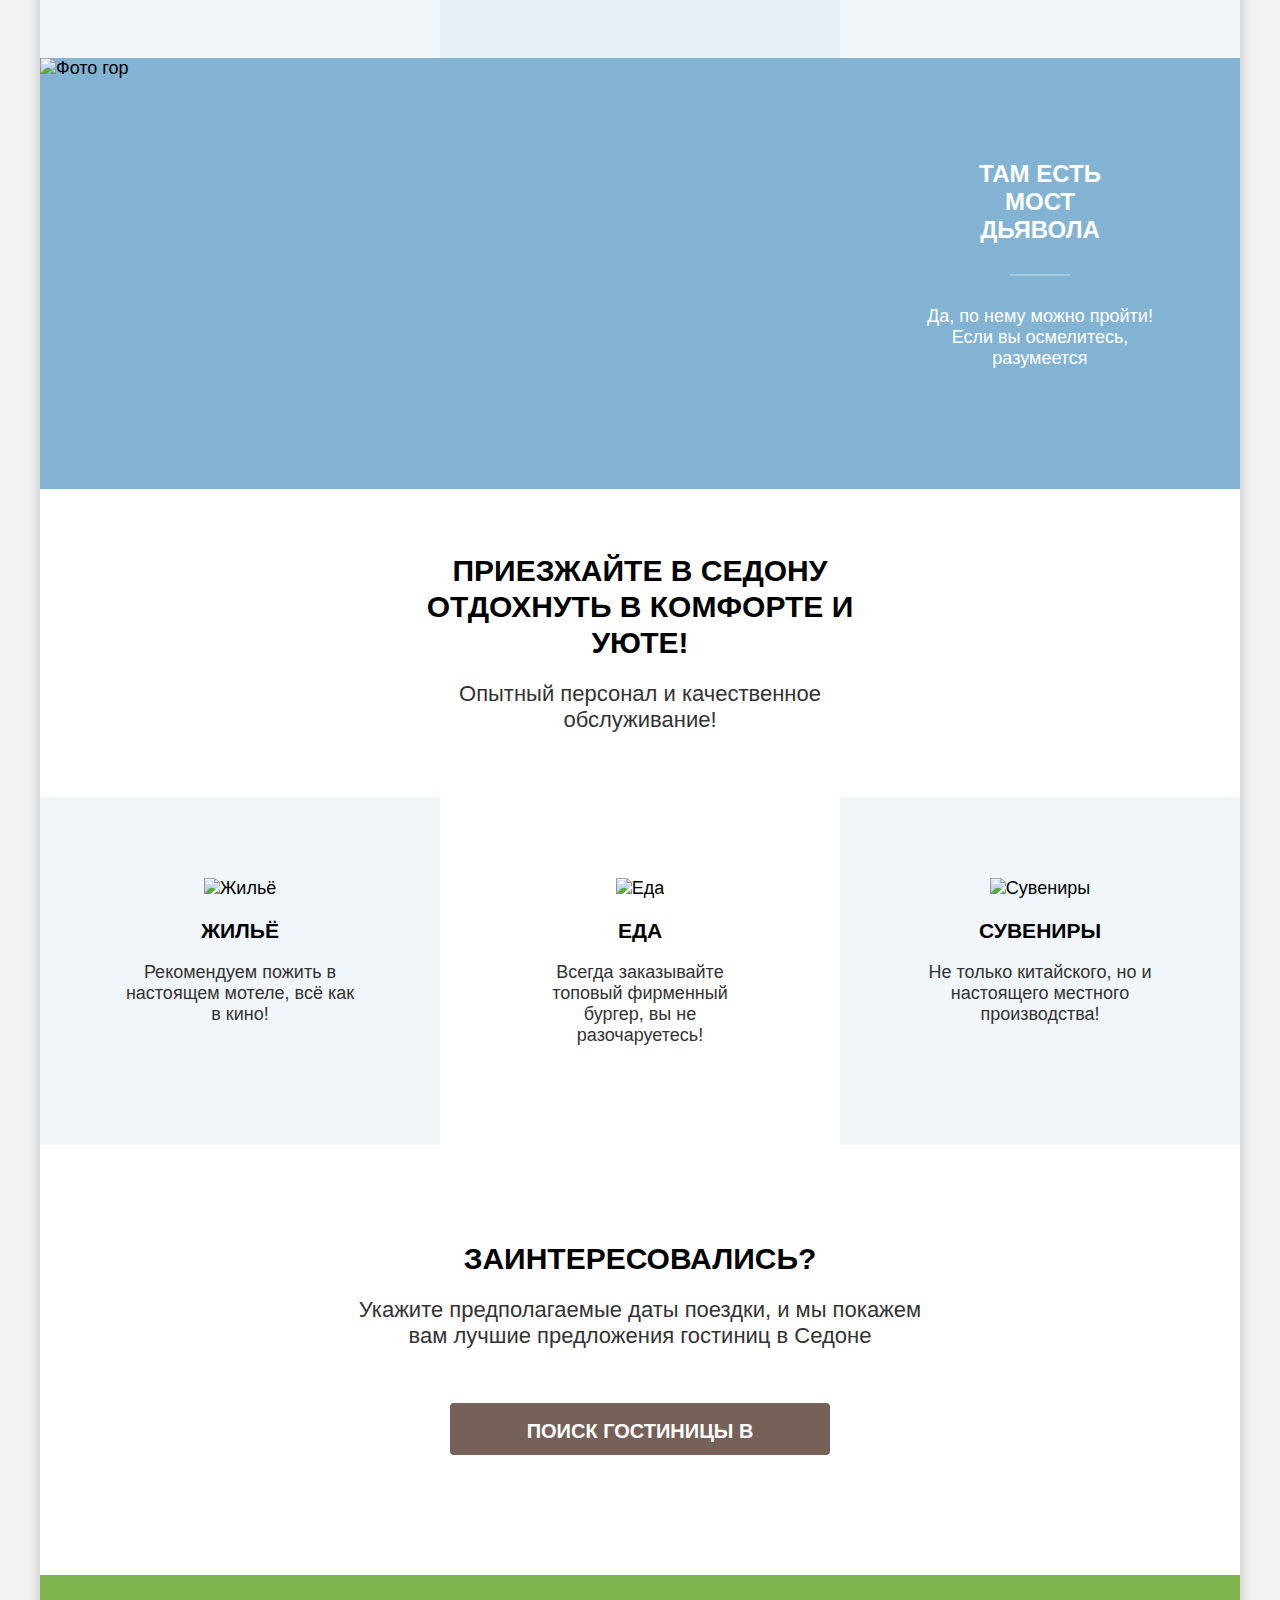
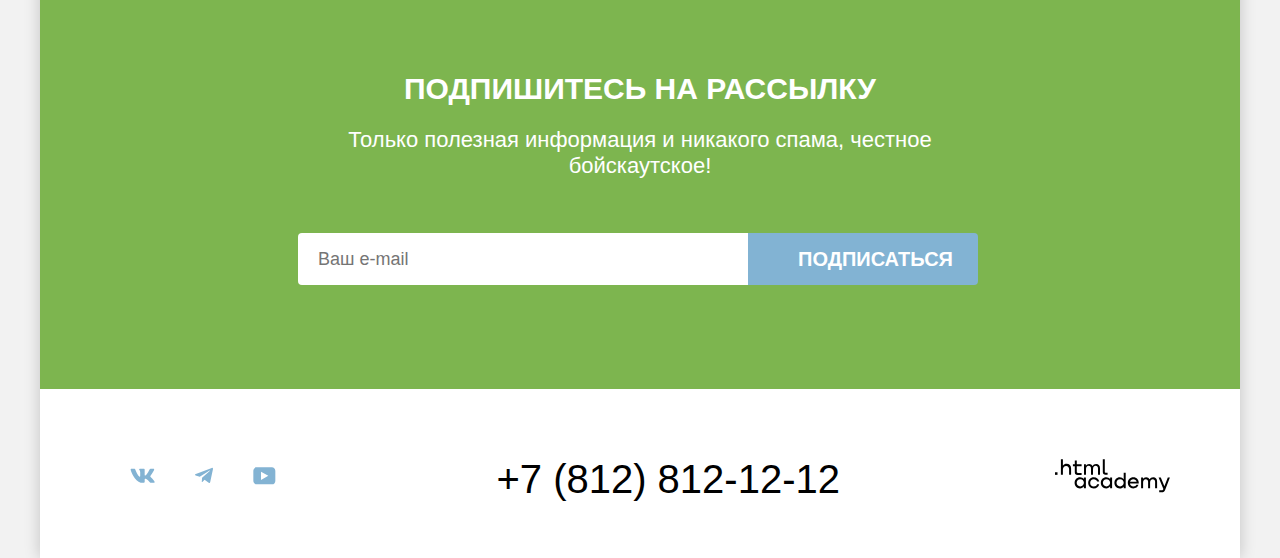
==== commit cf26cf1e: "Модальное окно - начата стилизация" ====
--- a/index.html
+++ b/index.html
@@ -223,14 +223,14 @@
           <input class="" id="search" name="search" type="search" placeholder="Поиск"> -->
 
           <label class="modal-label" for="arrival-date">
-            <span class="text-label">Дата заезда:</span>
+            <span class="text-label">Дата Заезда:</span>
           </label>
           <input class="modal-input" id="arrival-date" name="arrival-date" type="text" placeholder="27 апреля 2020">
-          <p class="modal-description">Мы не можем отправить вас в прошлое.</p> 
+          <p class="modal-description modal-description-color">Мы не можем отправить вас в прошлое.</p> 
           <!-- - сделать p псевдоэлементом??? -->
 
           <label class="modal-label" for="departure-date">
-            <span class="text-label">Дата выезда:</span>
+            <span class="text-label">Дата Выезда:</span>
           </label>
           <input class="modal-input" id="departure-date" name="departure-date" type="text" placeholder="1 сентября 2023">
           <p class="modal-description">На эти даты есть свободные номера. Пока есть.</p>
@@ -239,6 +239,7 @@
           <label class="modal-label" for="amount-adults">
             <span class="text-label">Взрослые:</span>
           </label>
+          <div class="number-form">
           <button class="number-control-button" type="button">
             <span>-</span>
           </button>
@@ -246,11 +247,13 @@
           <button class="number-control-button" type="button">
             <span>+</span>
           </button>
+          </div>
 
           <label class="modal-label" for="amount-children">
             <span class="text-label">Дети:</span>
             <span class="visually-hidden">Посмотреть дополнительную информацию</span>
           </label>
+          <div class="number-form">
           <button class="number-control-button" type="button">
             <span>-</span>
           </button>
@@ -258,12 +261,13 @@
           <button class="number-control-button" type="button">
             <span>+</span>
           </button>
+          </div>
+
+          <button class="modal-search-button blue-button" type="submit">
+            <span>Найти</span>
+          </button>
 
         </form>
-
-        <button class="modal-search-button blue-button" type="button">
-          <span>Найти</span>
-        </button>
         
       </section>
       <button class="modal-button-close">
--- a/styles/styles.css
+++ b/styles/styles.css
@@ -550,6 +550,62 @@
   max-width: 500px;
 }
 
+.modal-form {
+	display: grid;
+	width: 580px;
+	grid-template-columns: repeat(2, 139px 151px);
+	grid-template-rows: repeat(3, auto 48px) 60px;
+	align-items: center;
+}
+
+.modal-label {
+	font-family: "PT Sans", sans-serif;
+	font-size: 20px;
+	line-height: 24px;
+	font-weight: 700;
+}
+
+.modal-description {
+	font-family: "PT Sans", sans-serif;
+	font-size: 16px;
+	line-height: 21px;
+	font-weight: 400;
+}
+
+.modal-description-color {
+	color: #ff5757;
+}
+
+.modal-input,
+.modal-description {
+	grid-column: 2/-1;
+}
+
+.modal-input {
+	display: grid;
+	width: 100%;
+}
+
+.number-form {
+	display: flex;
+}
+
+.modal-search-button {
+	grid-column: 1/-1;
+	grid-row: 7/8;
+	background-color: #83b3d3;
+	border-radius: 10px;
+	border: none;
+	width: 580px;
+	height: 60px;
+	font-family: "PT Sans", sans-serif;
+	font-size: 20px;
+	line-height: 24px;
+	font-weight: 700;
+	color: #ffffff;
+	text-transform: uppercase;
+	cursor: pointer;
+}
 
 .modal-button-close {
   position: absolute;
@@ -567,6 +623,7 @@
   cursor: pointer;
 }
 
+/* скрывает модальное окно на главной странице */
 /* .modal-container-close {
   display: none;
 } */
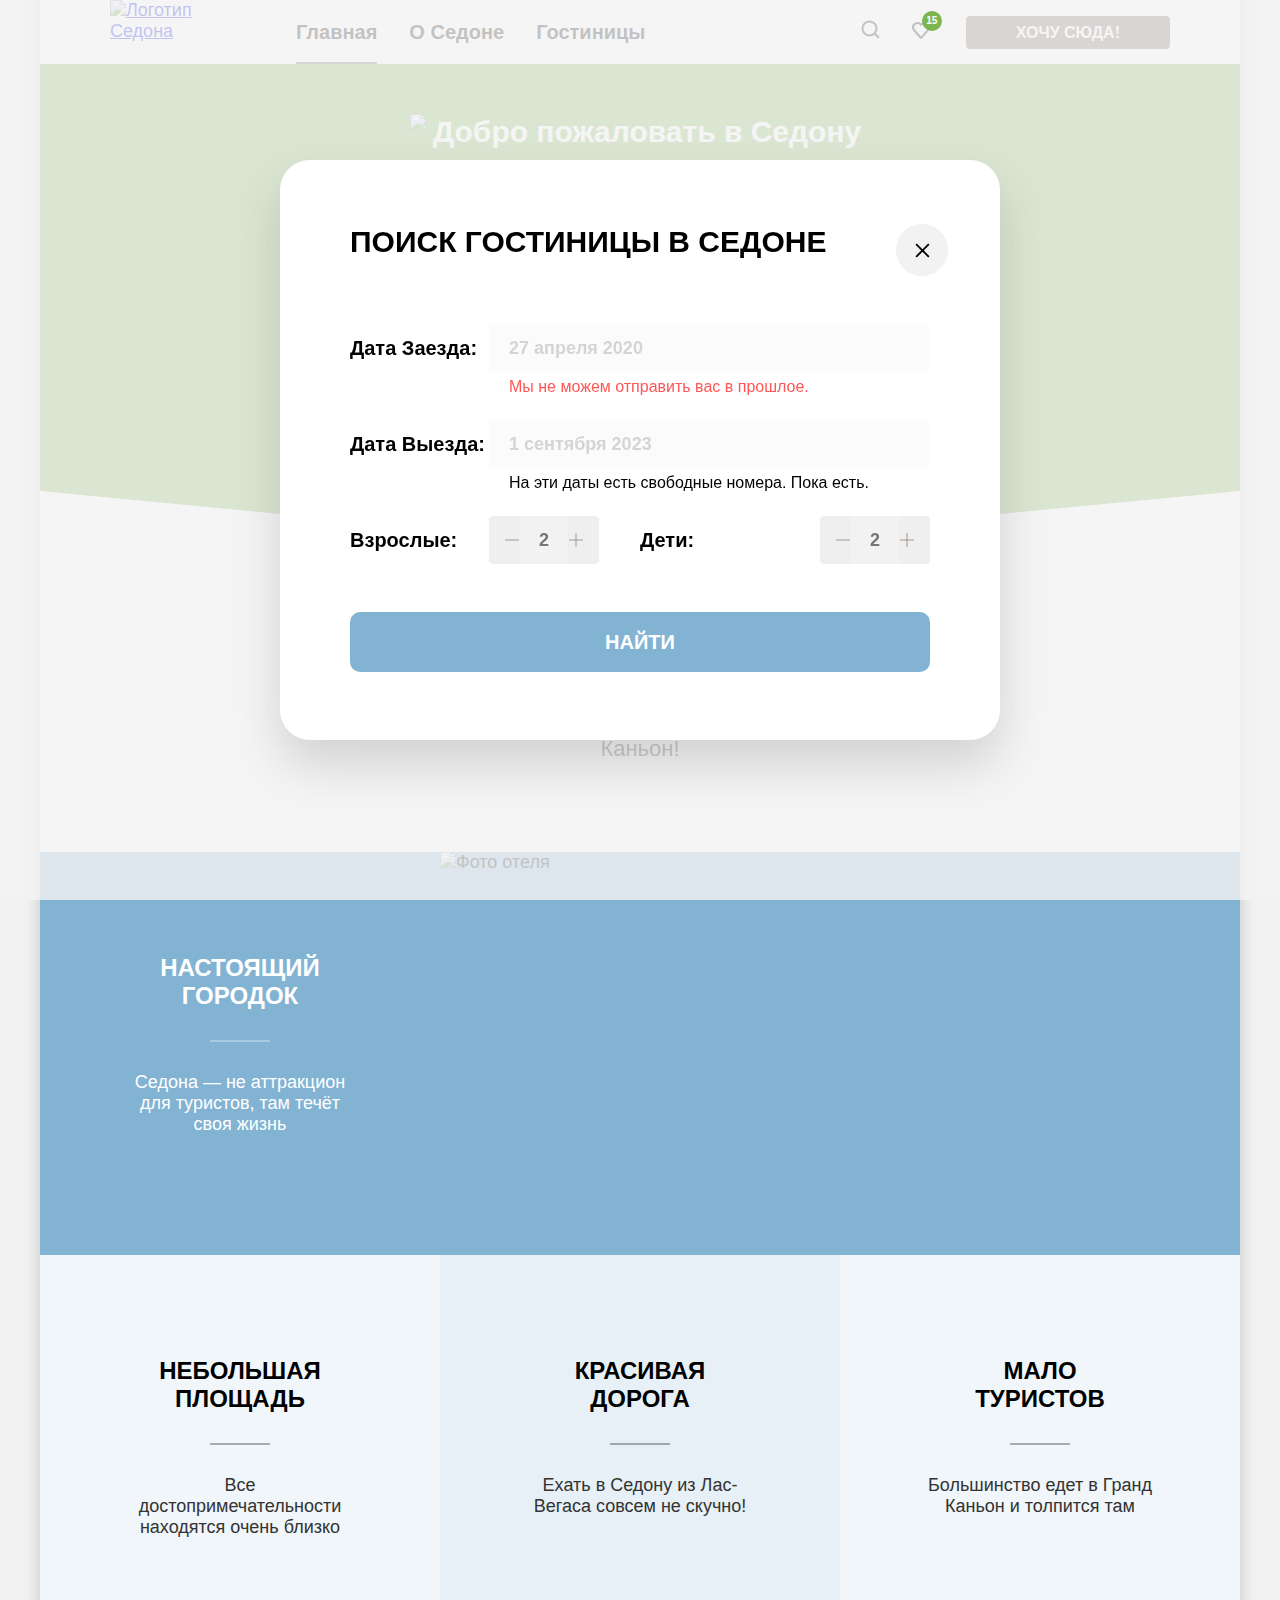
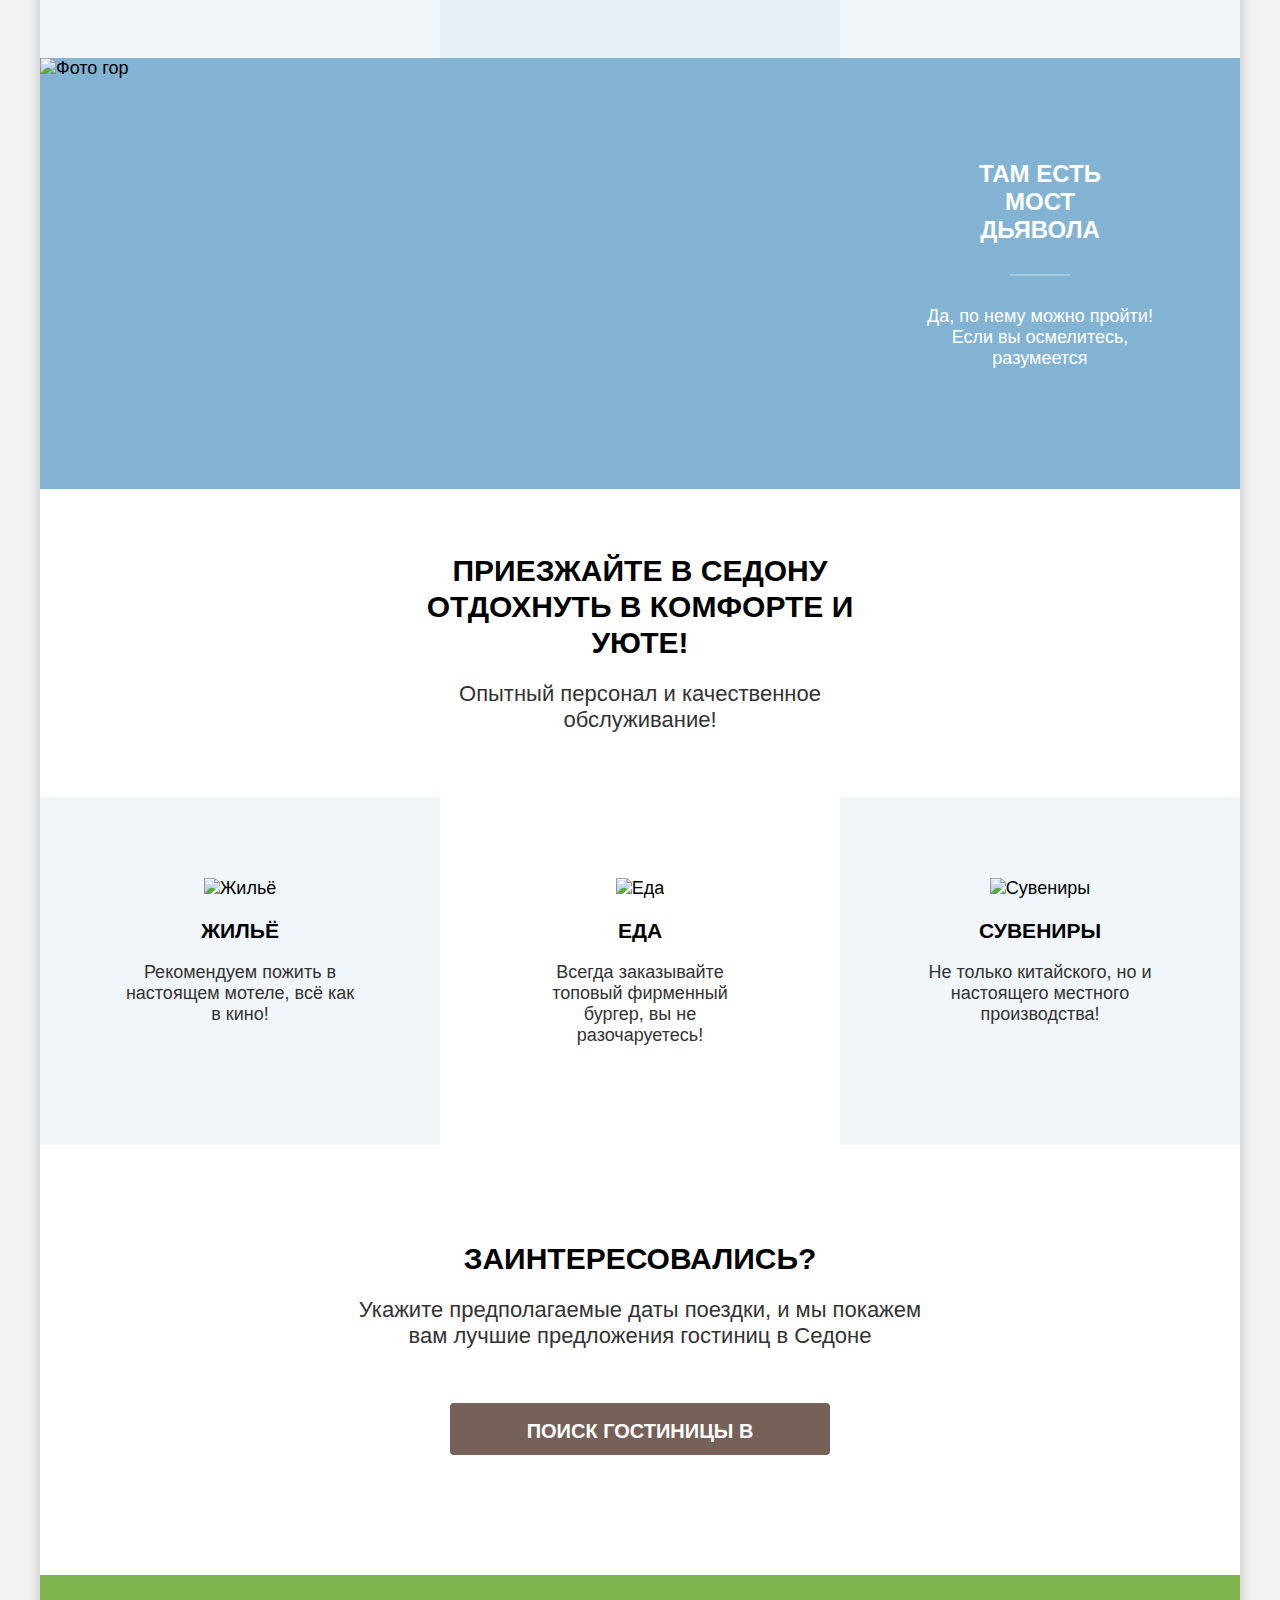
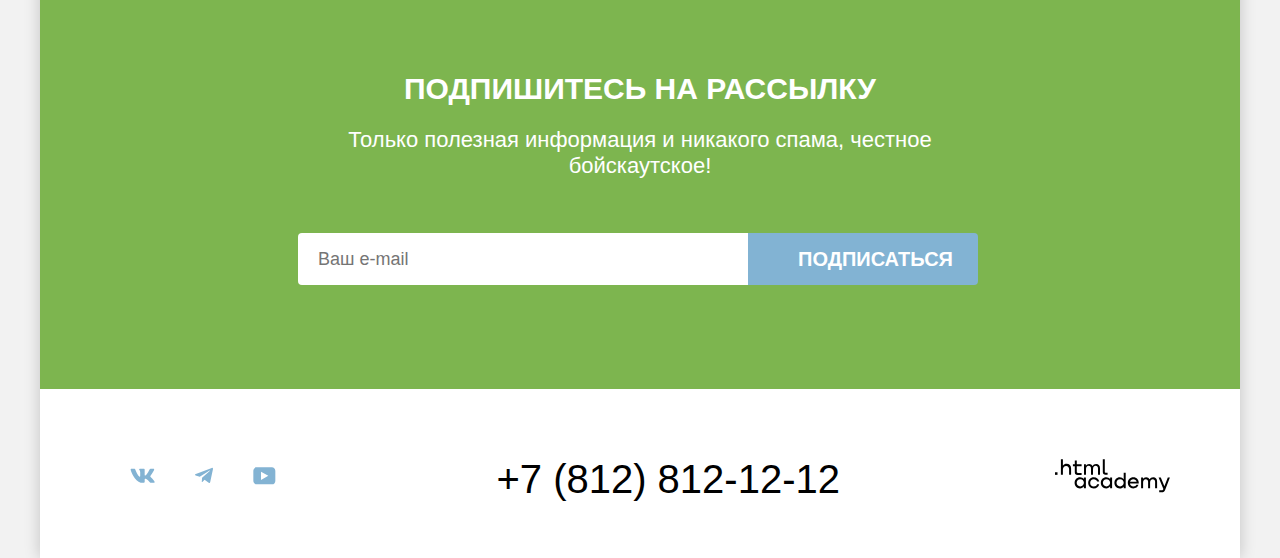
==== commit 2d261325: "Модальное - продолжение" ====
--- a/index.html
+++ b/index.html
@@ -225,27 +225,25 @@
           <label class="modal-label" for="arrival-date">
             <span class="text-label">Дата Заезда:</span>
           </label>
-          <input class="modal-input" id="arrival-date" name="arrival-date" type="text" placeholder="27 апреля 2020">
+          <input class="modal-input modal-date" id="arrival-date" name="arrival-date" type="text" placeholder="27 апреля 2020">
           <p class="modal-description modal-description-color">Мы не можем отправить вас в прошлое.</p> 
-          <!-- - сделать p псевдоэлементом??? -->
 
           <label class="modal-label" for="departure-date">
             <span class="text-label">Дата Выезда:</span>
           </label>
-          <input class="modal-input" id="departure-date" name="departure-date" type="text" placeholder="1 сентября 2023">
+          <input class="modal-input modal-date" id="departure-date" name="departure-date" type="text" placeholder="1 сентября 2023">
           <p class="modal-description">На эти даты есть свободные номера. Пока есть.</p>
-          <!-- - сделать p псевдоэлементом??? -->
 
           <label class="modal-label" for="amount-adults">
             <span class="text-label">Взрослые:</span>
           </label>
           <div class="number-form">
-          <button class="number-control-button" type="button">
-            <span>-</span>
-          </button>
-          <input class="modal-input" id="amount-adults" name="amount-adults" type="text" placeholder="2">
-          <button class="number-control-button" type="button">
-            <span>+</span>
+          <button class="number-control-button number-minus" type="button">
+            <span class="visually-hidden">Уменьшить количество взрослых</span>
+          </button>
+          <input class="modal-input modal-input-number" id="amount-adults" name="amount-adults" type="text" placeholder="2">
+          <button class="number-control-button number-plus" type="button">
+            <span class="visually-hidden">Увеличить количество взрослых</span>
           </button>
           </div>
 
@@ -253,13 +251,13 @@
             <span class="text-label">Дети:</span>
             <span class="visually-hidden">Посмотреть дополнительную информацию</span>
           </label>
-          <div class="number-form">
-          <button class="number-control-button" type="button">
-            <span>-</span>
-          </button>
-          <input class="modal-input" id="amount-children" name="amount-children" type="text" placeholder="2">
-          <button class="number-control-button" type="button">
-            <span>+</span>
+          <div class="number-form number-form-child">
+          <button class="number-control-button number-minus" type="button">
+            <span class="visually-hidden">Уменьшить количество детей</span>
+          </button>
+          <input class="modal-input modal-input-number" id="amount-children" name="amount-children" type="text" placeholder="2">
+          <button class="number-control-button number-plus" type="button">
+            <span class="visually-hidden">Увеличить количество детей</span>
           </button>
           </div>
 
--- a/styles/styles.css
+++ b/styles/styles.css
@@ -536,7 +536,7 @@
   border-radius: 30px;
   box-shadow: 0 25px 50px 0 rgba(0, 0, 0, 0.15);
   width: 720px;
-  height: 580px;
+  min-height: 580px;
 }
 
 .modal-title {
@@ -570,6 +570,10 @@
 	font-size: 16px;
 	line-height: 21px;
 	font-weight: 400;
+  padding: 0 20px;
+  margin: 0;
+	align-self: start;
+	margin-top: 4px;
 }
 
 .modal-description-color {
@@ -582,13 +586,97 @@
 }
 
 .modal-input {
-	display: grid;
-	width: 100%;
-}
+  height: 48px;
+  background-color: #f2f2f2;
+  border: none;
+  border-radius: 4px;
+  font-family: "PT Sans", sans-serif;
+  font-size: 18px;
+  line-height: 24px;
+  font-weight: 700;
+  color: #000000;
+  padding: 0 20px;
+}
+
+.modal-date {
+  background-image: url("../images/modal-date.svg");
+  background-repeat: no-repeat;
+  opacity: 30%;
+  background-position: 95% 50%;
+}
+
+.modal-input-number {
+  max-width: 48px;
+  padding: 0;
+  text-align: center;
+  border-radius: 0;
+}
+
 
 .number-form {
 	display: flex;
-}
+  width: 110px;
+}
+
+.number-form-child {
+	justify-self: end;
+}
+
+.number-control-button {
+  padding: 0;
+  margin: 0;
+  position: relative;
+  display: block;
+}
+
+.number-minus,
+.number-plus {
+width: 40px;
+cursor: pointer;
+border: none;
+}
+
+.number-minus {
+  border-radius: 4px 0 0 4px;
+}
+
+.number-minus:before {
+  content: "";
+  position: absolute;
+  background-color: rgba(117, 97, 87, 0.3);
+  top: 35%;
+  left: 70%;
+  width: 2px;
+  height: 14px;
+  rotate: 90deg;
+}
+
+.number-plus {
+  border-radius: 0 4px 4px 0;
+}
+
+.number-plus:before {
+  content: "";
+  position: absolute;
+  background-color: rgba(117, 97, 87, 0.3);
+  top: 35%;
+  right: 70%;
+  width: 2px;
+  height: 14px;
+  rotate: 90deg;
+}
+
+.number-plus:after {
+  content: "";
+  position: absolute;
+  background-color: rgba(117, 97, 87, 0.3);
+  top: 35%;
+  right: 70%;
+  width: 2px;
+  height: 14px;
+  rotate: 180deg;
+}
+
 
 .modal-search-button {
 	grid-column: 1/-1;
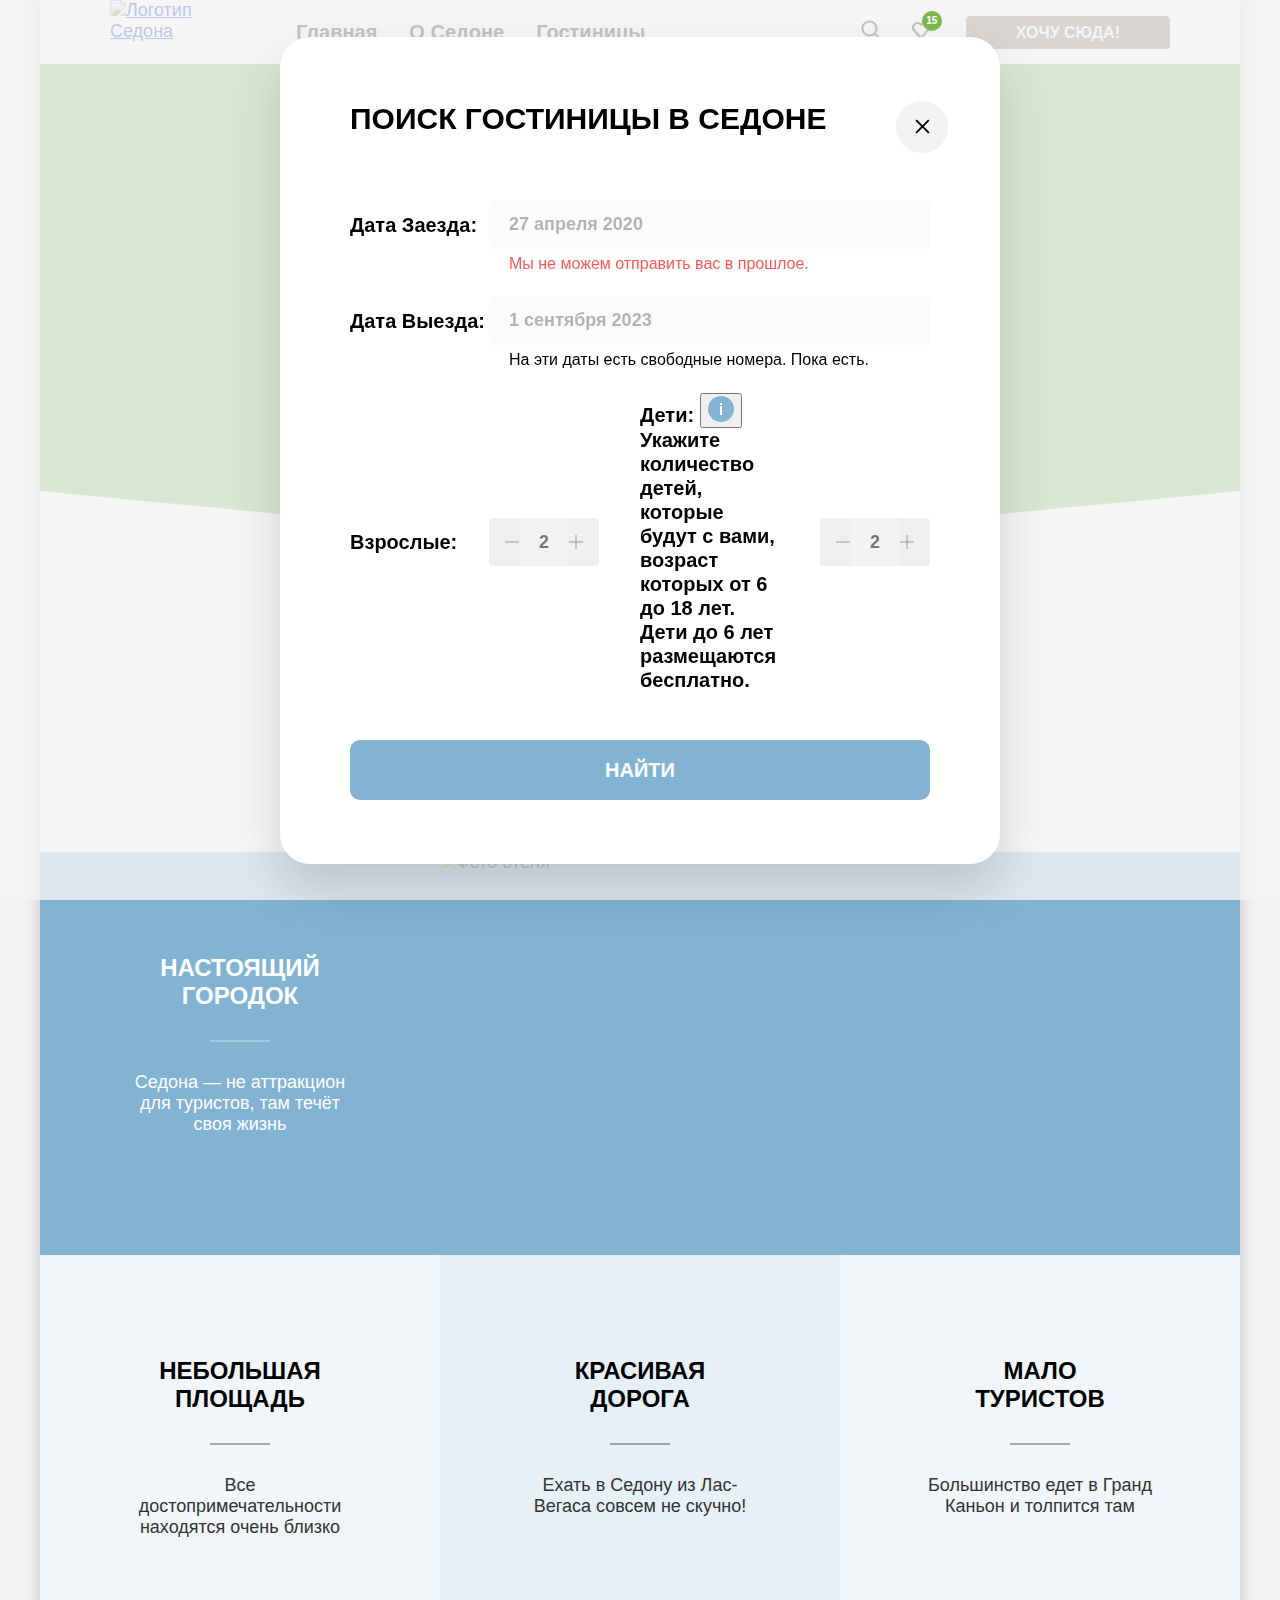
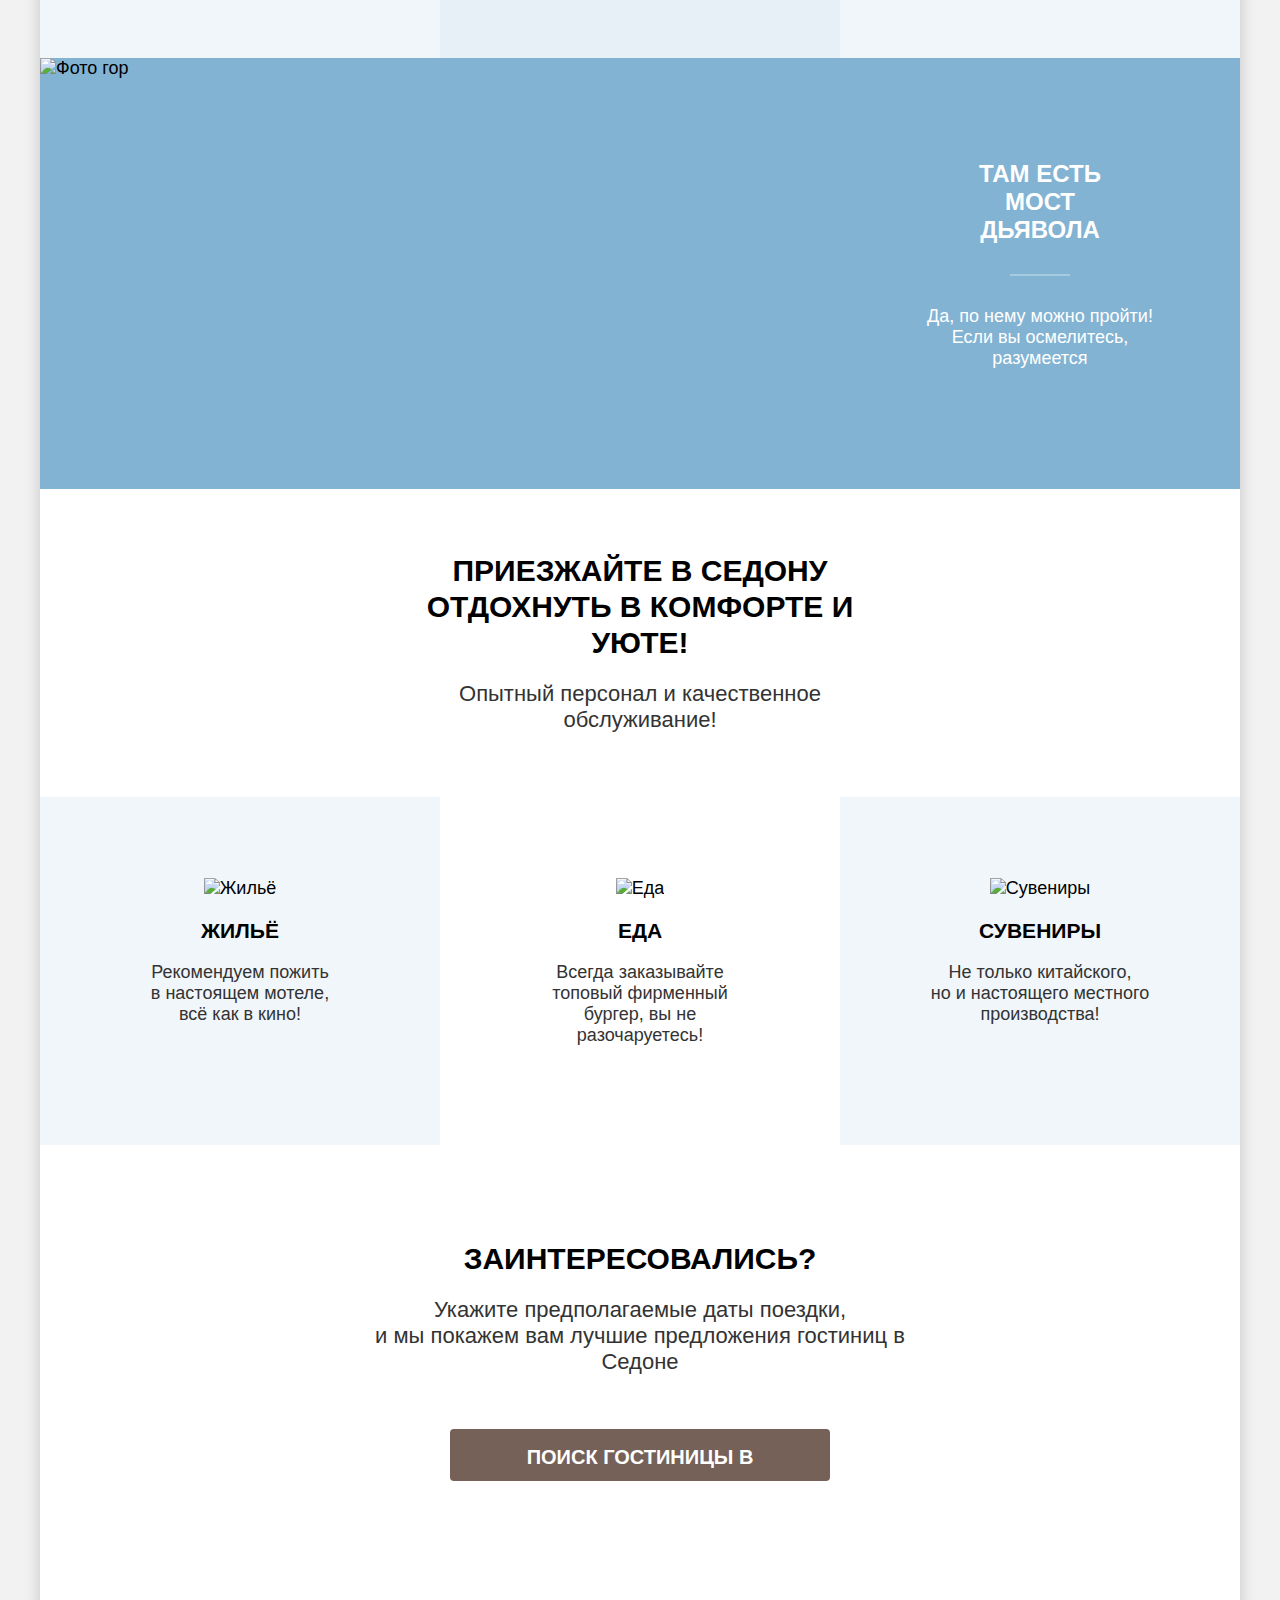
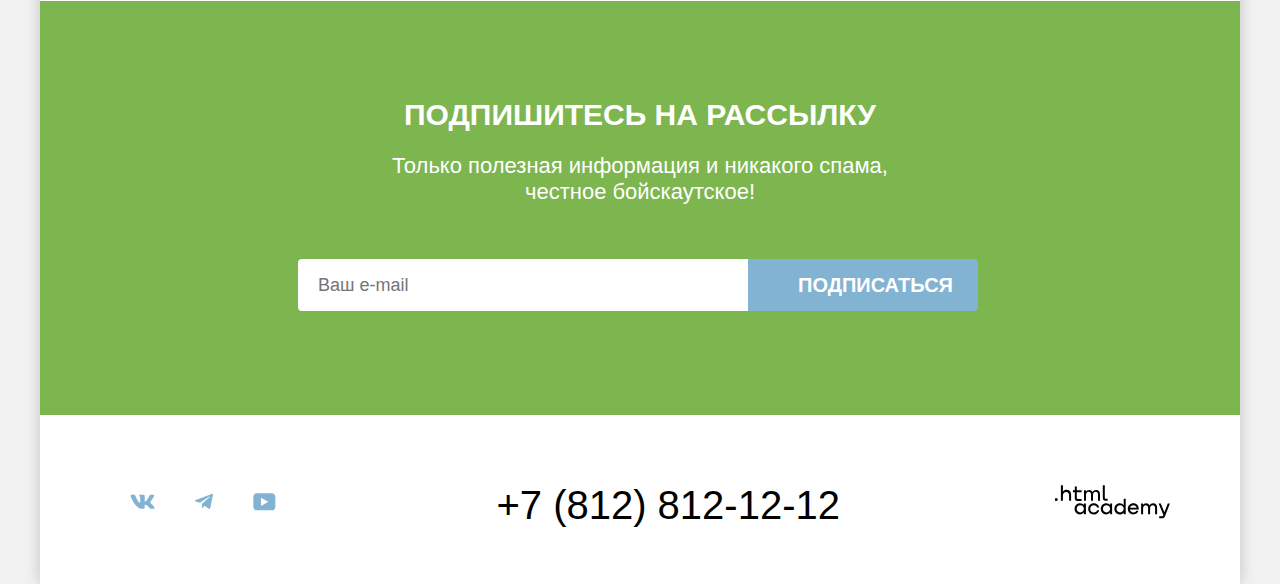
==== commit bf607b7f: "На проверку" ====
--- a/index.html
+++ b/index.html
@@ -10,7 +10,7 @@
 
   <body>
     <div class="page-container">
-    <header class="main-header">
+    <header class="main-header" data-test="header">
       <nav class="navigation">
         <a class="navigation-logo" href="index.html">
           <img class="header-logo" alt="Логотип Седона" src="images/logo-sedona.png" width="140" height="70.05 ">
@@ -54,13 +54,13 @@
     </header>
 
 
-    <main class="main-container main-index">
-      <section class="first-screen">
+    <main class="main-container main-index" data-test="main">
+      <section class="first-screen" data-test="hero">
         <h1 class="visually-hidden">Седона - отличный городок для отдыха</h1>
         <img class="image-welcome" src="images/welcome.svg" width="458" height="352" alt="Добро пожаловать в Седону">
       </section>
 
-      <section class="advantages">
+      <section class="advantages" data-test="advantages">
         <h2 class="visually-hidden">Преимущества</h2>
         <div class="advantages-wrapper">
         <p class="text-about">Седона — небольшой городок в Аризоне, заслуживающий большего!</p>
@@ -83,20 +83,20 @@
           </li>
           <li class="adnantages-item grey-dark">
             <div class="advantages-item-text">
-            <h3 class="advantages-title">Красивая дорога</h3>
+            <h3 class="advantages-title">Красивая <br>дорога</h3>
             <p class="advantages-description">Ехать в Седону из Лас-Вегаса совсем не скучно!</p>
             </div>
           </li>
           <li class="adnantages-item grey-light">
             <div class="advantages-item-text">
-            <h3 class="advantages-title">Мало туристов</h3>
+            <h3 class="advantages-title">Мало <br>туристов</h3>
             <p class="advantages-description">Большинство едет в Гранд Каньон и толпится там</p>
             </div>
           </li>
           <li class="adnantages-item advantages-item-img">
             <img class="advantage-img" src="images/photo-mountains.jpg" width="800" alt="Фото гор">
             <div class="advantages-item-text advantages-item-img-text">
-            <h3 class="advantages-title title-white">Там есть мост дьявола</h3>
+            <h3 class="advantages-title title-white">Там есть <br>мост дьявола</h3>
             <p class="advantages-description descripton-white">Да, по нему можно пройти! Если вы осмелитесь, разумеется
             </p>
             </div>
@@ -104,43 +104,43 @@
         </ul>
       </section>
 
-      <section class="services">
+      <section class="services" data-test="service">
         <div class="services-wrapper">
         <h2 class="visually-hidden">Услуги</h2>
-        <p class="text-about">Приезжайте в Седону отдохнуть в комфорте и уюте!</p>
+        <p class="text-about text-about-2">Приезжайте в Седону отдохнуть в комфорте и уюте!</p>
         <p class="text-reasons">Опытный персонал и качественное обслуживание!</p>
       </div>
         <ul class="services-list">
           <li class="services-item grey-light">
             <img class="services-pic" src="images/icon/icon-home.svg" width="75" height="72" alt="Жильё">
             <h3 class="services-title">Жильё</h3>
-            <p class="services-description">Рекомендуем пожить в настоящем мотеле, всё как в кино!</p>
+            <p class="services-description">Рекомендуем пожить <br>в настоящем мотеле, <br>всё как в кино!</p>
           </li>
           <li class="services-item">
             <img class="services-pic" src="images/icon/icon-food.svg" width="74" height="70" alt="Еда">
             <h3 class="services-title">Еда</h3>
-            <p class="services-description">Всегда заказывайте топовый фирменный бургер, вы не разочаруетесь!</p>
+            <p class="services-description">Всегда заказывайте <br>топовый фирменный бургер, вы не разочаруетесь!</p>
           </li>
           <li class="services-item grey-light">
             <img class="services-pic" src="images/icon/icon-gift.svg" width="64" height="76" alt="Сувениры">
             <h3 class="services-title">Сувениры</h3>
-            <p class="services-description">Не только китайского, но и настоящего местного производства!</p>
-          </li>
-        </ul>
-      </section>
-
-      <section class="search-hotels">
+            <p class="services-description">Не только китайского, <br>но и настоящего местного производства!</p>
+          </li>
+        </ul>
+      </section>
+
+      <section class="search-hotels" data-test="search">
         <h2 class="visually-hidden">Поиск гостиницы</h2>
-        <p class="text-about">Заинтересовались?</p>
-        <p class="text-reasons">Укажите предполагаемые даты поездки, и мы покажем вам лучшие предложения гостиниц в
+        <p class="text-about text-about-3">Заинтересовались?</p>
+        <p class="text-reasons">Укажите предполагаемые даты поездки, <br>и мы покажем вам лучшие предложения гостиниц в
           Седоне</p>
         <button class="button-search brown-button" href="#">Поиск гостиницы в Седоне</button>
       </section>
 
-      <section class="newsletter newsletter-index">
+      <section class="newsletter newsletter-index" data-test="subscribe">
         <h2 class="visually-hidden">Подпишитесь на новости</h2>
-        <p class="text-about">Подпишитесь на рассылку</p>
-        <p class="text-reasons letter">Только полезная информация и никакого спама, честное бойскаутское!</p>
+        <p class="text-about text-about-4">Подпишитесь на рассылку</p>
+        <p class="text-reasons letter">Только полезная информация и никакого спама, <br>честное бойскаутское!</p>
         <form class="newsletter-form" action="https://echo.htmlacademy.ru/" method="post">
           <input class="mail-field" type="email" name="newsletter-email" id="newsletter-email" placeholder="Ваш e-mail"
             required>
@@ -154,7 +154,7 @@
     </main>
 
 
-    <footer class="main-footer">
+    <footer class="main-footer" data-test="footer">
       <div class="page-footer-container">
       <section class="footer-sotial-media">
         <h3 class="visually-hidden">Мы в социальных сетях</h3>
@@ -225,13 +225,13 @@
           <label class="modal-label" for="arrival-date">
             <span class="text-label">Дата Заезда:</span>
           </label>
-          <input class="modal-input modal-date" id="arrival-date" name="arrival-date" type="text" placeholder="27 апреля 2020">
+          <input class="modal-input modal-date" id="arrival-date" name="arrival-date" type="text" placeholder="Укажите дату заезда" value="27 апреля 2020" required>
           <p class="modal-description modal-description-color">Мы не можем отправить вас в прошлое.</p> 
 
           <label class="modal-label" for="departure-date">
             <span class="text-label">Дата Выезда:</span>
           </label>
-          <input class="modal-input modal-date" id="departure-date" name="departure-date" type="text" placeholder="1 сентября 2023">
+          <input class="modal-input modal-date" id="departure-date" name="departure-date" type="text" placeholder="Укажите дату выезда" value="1 сентября 2023" required>
           <p class="modal-description">На эти даты есть свободные номера. Пока есть.</p>
 
           <label class="modal-label" for="amount-adults">
@@ -241,15 +241,24 @@
           <button class="number-control-button number-minus" type="button">
             <span class="visually-hidden">Уменьшить количество взрослых</span>
           </button>
-          <input class="modal-input modal-input-number" id="amount-adults" name="amount-adults" type="text" placeholder="2">
+          <input class="modal-input modal-input-number" id="amount-adults" name="amount-adults" type="text" placeholder="2" required>
           <button class="number-control-button number-plus" type="button">
             <span class="visually-hidden">Увеличить количество взрослых</span>
           </button>
           </div>
 
           <label class="modal-label" for="amount-children">
-            <span class="text-label">Дети:</span>
+            <span class="text-label text-label-child">Дети:</span>
             <span class="visually-hidden">Посмотреть дополнительную информацию</span>
+            <span class="tooltip">
+            <button class="modal-tooltip" type="button" aria-labelledby="tooltip-label-children">
+              <svg width="26" height="26" viewBox="0 0 26 26" fill="none" xmlns="http://www.w3.org/2000/svg">
+                <circle cx="13" cy="13" r="13" fill="#83B3D3"/>
+                <path fill-rule="evenodd" clip-rule="evenodd" d="M12 7H14V9H12V7ZM14 19H12V10H14V19Z" fill="white"/>
+                </svg>
+            </button>
+            <span class="tooltip-text" role="tooltip" id="tooltip-label-children">Укажите количество детей, которые будут с вами, возраст которых от 6 до 18 лет. Дети до 6 лет размещаются бесплатно.</span>
+          </span>
           </label>
           <div class="number-form number-form-child">
           <button class="number-control-button number-minus" type="button">
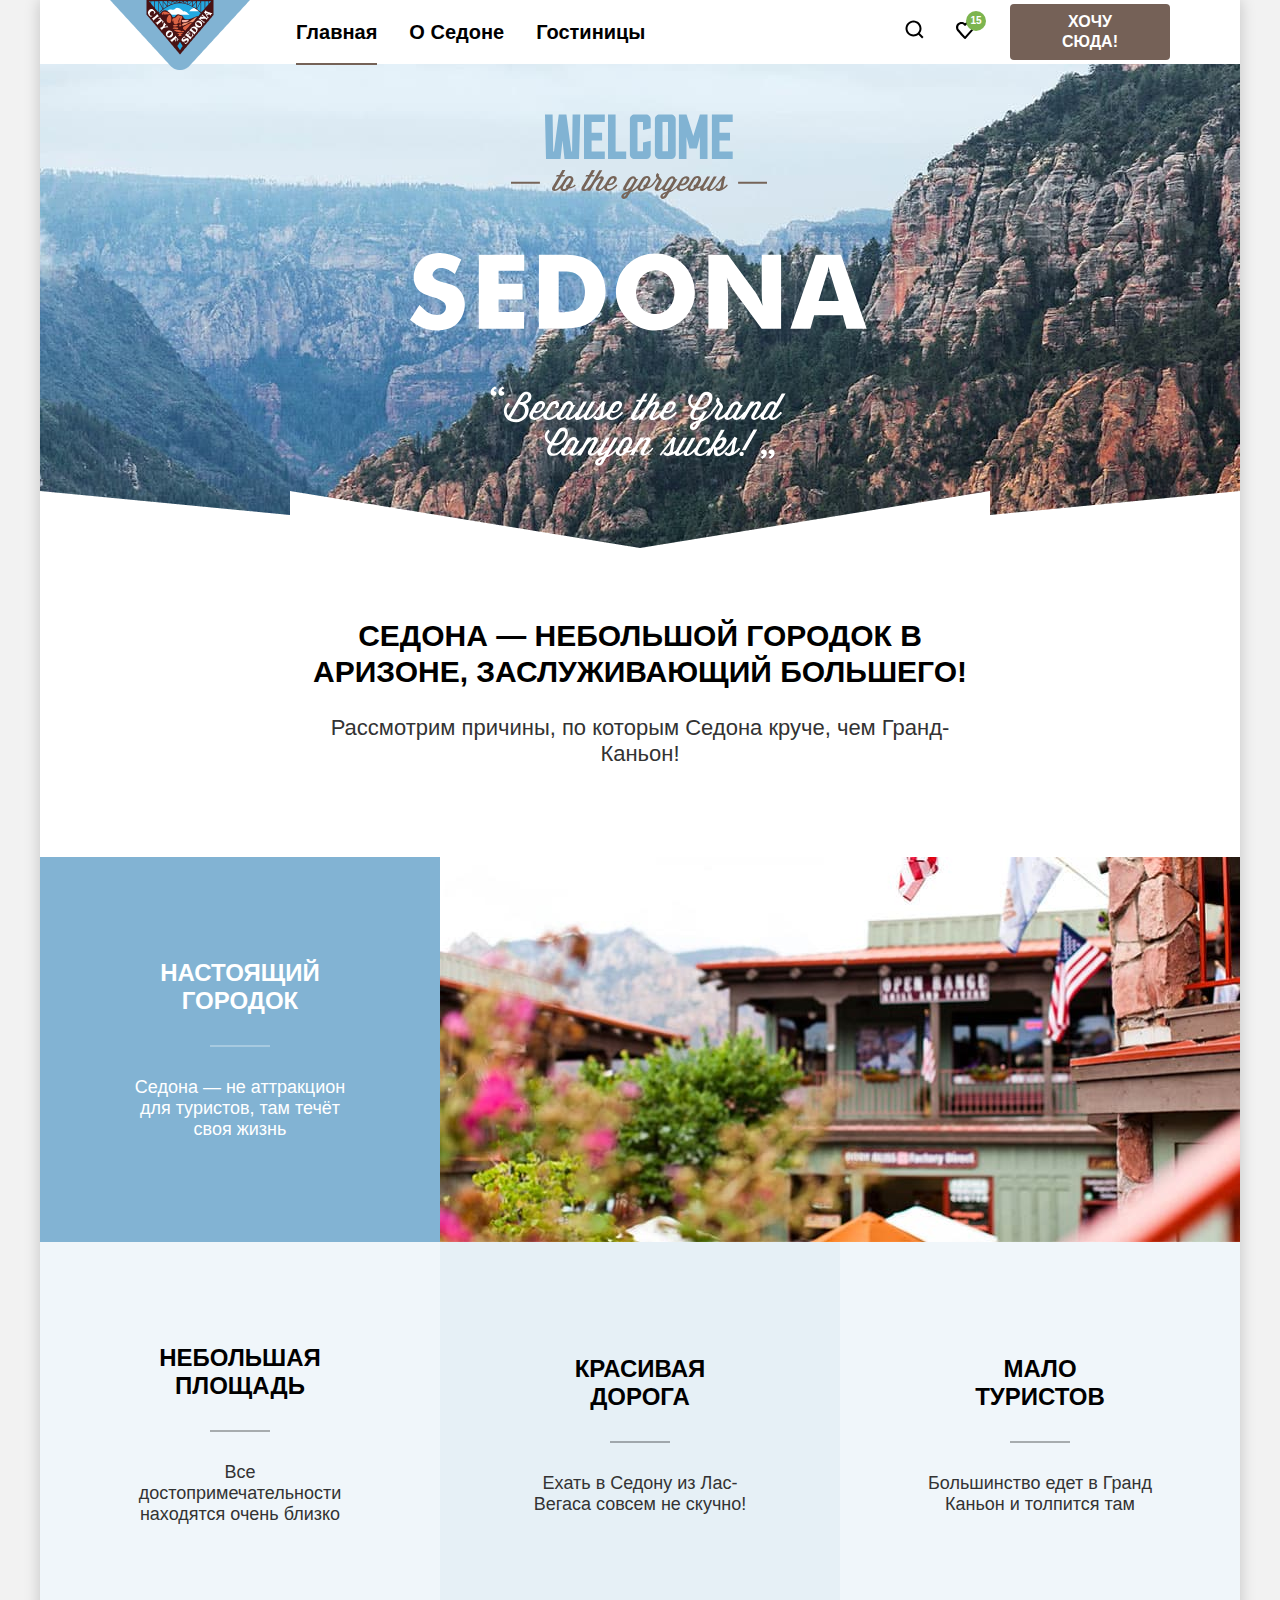
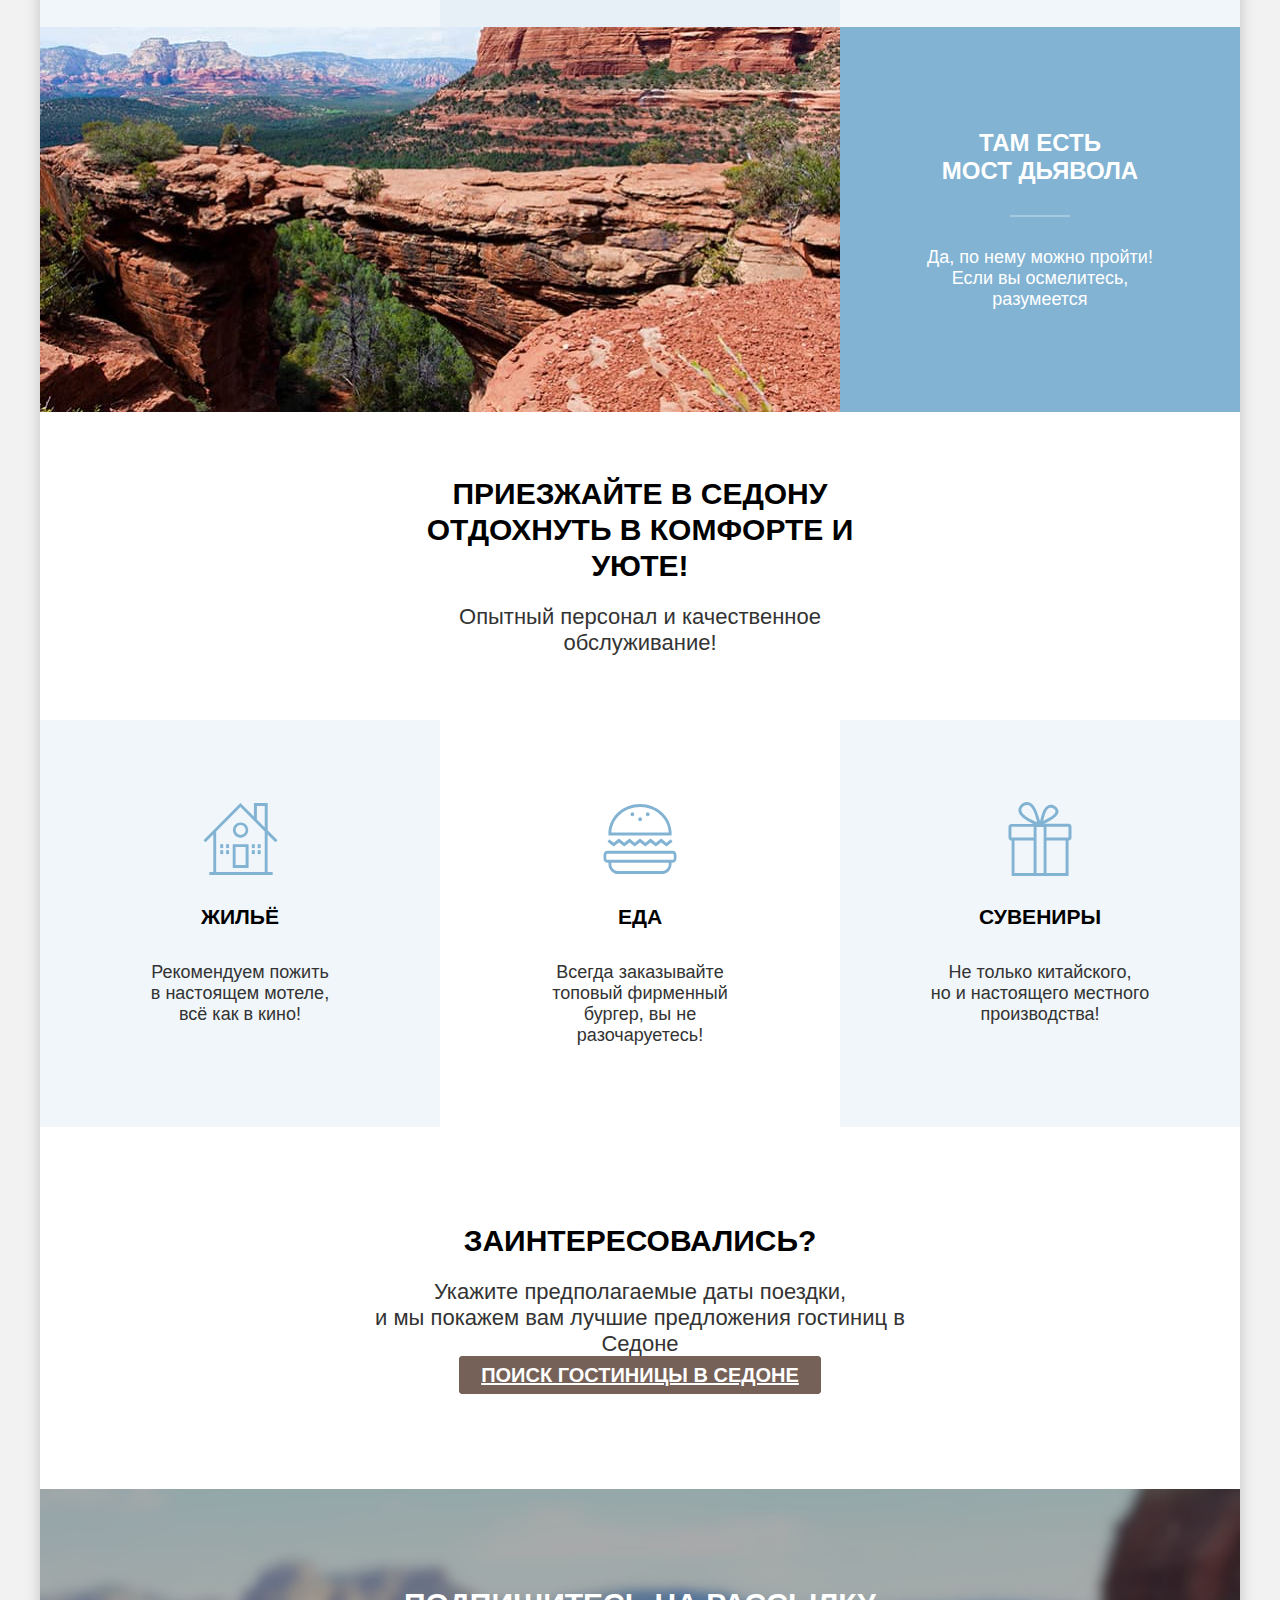
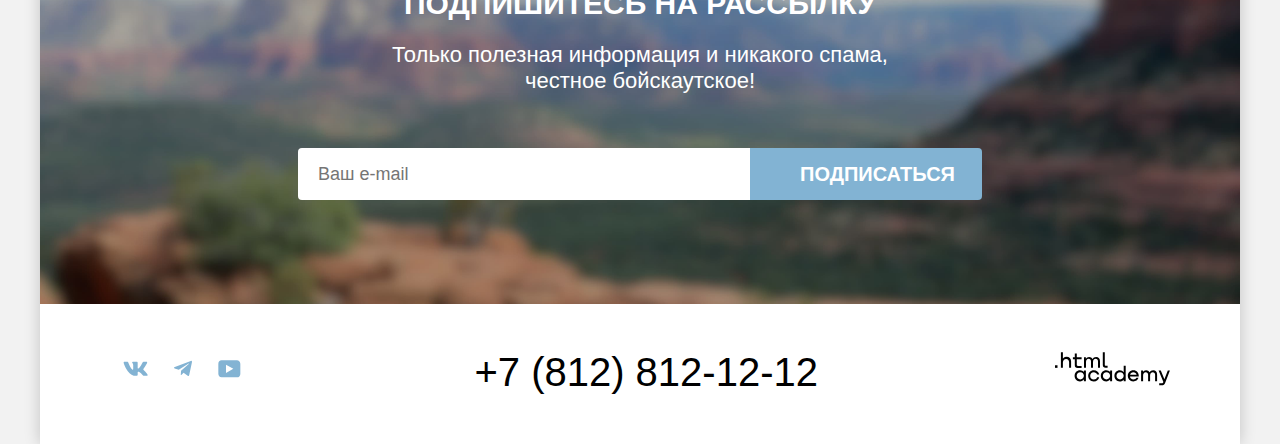
==== commit 256a9552: "Merge pull request #2 from kretovadar/master" ====
--- a/index.html
+++ b/index.html
@@ -5,7 +5,7 @@
     <meta charset="utf-8">
     <title>HTML Academy: Седона</title>
     <link rel="stylesheet" href="styles/styles.css">
-    <link rel="icon" href="favicon-sedona.ico" sizes="32x32">
+    <link rel="icon" href="favicon-sedona.png" sizes="32x32">
   </head>
 
   <body>
@@ -13,7 +13,7 @@
     <header class="main-header" data-test="header">
       <nav class="navigation">
         <a class="navigation-logo" href="index.html">
-          <img class="header-logo" alt="Логотип Седона" src="images/logo-sedona.png" width="140" height="70.05 ">
+          <img class="header-logo" alt="Логотип Седона" src="images/logo-sedona.png" width="140" height="70">
         </a>
 
         <ul class="navigation-list">
@@ -134,7 +134,7 @@
         <p class="text-about text-about-3">Заинтересовались?</p>
         <p class="text-reasons">Укажите предполагаемые даты поездки, <br>и мы покажем вам лучшие предложения гостиниц в
           Седоне</p>
-        <button class="button-search brown-button" href="#">Поиск гостиницы в Седоне</button>
+        <a class="button-search brown-button" href="#">Поиск гостиницы в Седоне</a>
       </section>
 
       <section class="newsletter newsletter-index" data-test="subscribe">
@@ -149,8 +149,6 @@
           </button>
         </form>
       </section>
-
-
     </main>
 
 
@@ -161,7 +159,7 @@
         <ul class="social-media" title="Ссылки на социальные сети">
           <li class="social-img">
             <a class="social-link social-vk" href="https://vk.com/htmlacademy">
-              <svg aria-hidden="true" fucusable="folse" width="25" height="15" viewBox="0 0 25 15" fill="none" xmlns="http://www.w3.org/2000/svg">
+              <svg aria-hidden="true" focusable="false" width="25" height="15" viewBox="0 0 25 15" fill="none" xmlns="http://www.w3.org/2000/svg">
                 <path fill-rule="evenodd" clip-rule="evenodd" d="M24.1164 1.80445C24.2824 1.25845 24.1164 0.856445 23.3214 0.856445H20.6964C20.0284 0.856445 19.7204 1.20345 19.5534 1.58645C19.5534 1.58645 18.2184 4.78245 16.3274 6.85845C15.7154 7.46045 15.4374 7.65145 15.1034 7.65145C14.9364 7.65145 14.6854 7.46045 14.6854 6.91345V1.80445C14.6854 1.14845 14.5014 0.856445 13.9454 0.856445H9.81738C9.40038 0.856445 9.14938 1.16045 9.14938 1.44945C9.14938 2.07045 10.0954 2.21445 10.1924 3.96245V7.76045C10.1924 8.59345 10.0394 8.74444 9.70538 8.74444C8.81538 8.74444 6.65038 5.53345 5.36538 1.85945C5.11638 1.14445 4.86438 0.856445 4.19338 0.856445H1.56638C0.816382 0.856445 0.666382 1.20345 0.666382 1.58645C0.666382 2.26845 1.55638 5.65645 4.81138 10.1374C6.98138 13.1974 10.0364 14.8564 12.8194 14.8564C14.4884 14.8564 14.6944 14.4884 14.6944 13.8534V11.5404C14.6944 10.8034 14.8524 10.6564 15.3814 10.6564C15.7714 10.6564 16.4384 10.8484 17.9964 12.3234C19.7764 14.0724 20.0694 14.8564 21.0714 14.8564H23.6964C24.4464 14.8564 24.8224 14.4884 24.6064 13.7604C24.3684 13.0364 23.5184 11.9854 22.3914 10.7384C21.7794 10.0284 20.8614 9.26345 20.5824 8.88045C20.1934 8.38945 20.3044 8.17044 20.5824 7.73345C20.5824 7.73345 23.7824 3.30745 24.1154 1.80445H24.1164Z" fill="#83B3D3"/>
                 </svg>
               <span class="visually-hidden">ВКонтакте</span>
@@ -169,7 +167,7 @@
           </li>
           <li class="social-img">
             <a class="social-link social-telegram" href="https://t.me/htmlacademy">
-              <svg aria-hidden="true" fucusable="folse" width="18" height="16" viewBox="0 0 18 16" fill="none" xmlns="http://www.w3.org/2000/svg">
+              <svg aria-hidden="true" focusable="false" width="18" height="16" viewBox="0 0 18 16" fill="none" xmlns="http://www.w3.org/2000/svg">
                 <path d="M16.785 0.955705L0.840489 7.1042C-0.247661 7.54126 -0.241365 8.14828 0.640845 8.41897L4.73445 9.69597L14.2058 3.72014C14.6537 3.44766 15.0629 3.59424 14.7265 3.89281L7.05283 10.8183H7.05103L7.05283 10.8192L6.77045 15.0387C7.18413 15.0387 7.36669 14.8489 7.59871 14.625L9.58705 12.6915L13.7229 15.7464C14.4855 16.1664 15.0332 15.9506 15.2229 15.0405L17.9379 2.2453C18.2158 1.13107 17.5126 0.626562 16.785 0.955705Z" fill="#83B3D3"/>
                 </svg>
               <span class="visually-hidden">Telegram</span>
@@ -177,7 +175,7 @@
           </li>
           <li class="social-img">
             <a class="social-link social-youtube" href="https://www.youtube.com/user/htmlacademyru">
-              <svg aria-hidden="true" fucusable="folse" width="23" height="18" viewBox="0 0 23 18" fill="none" xmlns="http://www.w3.org/2000/svg">
+              <svg aria-hidden="true" focusable="false" width="23" height="18" viewBox="0 0 23 18" fill="none" xmlns="http://www.w3.org/2000/svg">
                 <path d="M18.9402 0.356445H3.50738C1.64668 0.356445 0.333252 1.9502 0.333252 3.75645V13.8502C0.333252 15.7627 1.64668 17.3564 3.50738 17.3564H19.1591C20.8009 17.3564 22.3333 15.7627 22.3333 13.9564V3.75645C22.1143 1.9502 20.8009 0.356445 18.9402 0.356445ZM7.99494 12.8939V4.81894L15.3283 8.85645L7.99494 12.8939Z" fill="#83B3D3"/>
               </svg>
               <span class="visually-hidden">YouTube</span>
@@ -215,7 +213,7 @@
       <section class="modal-content">
         <h2 class="modal-title">Поиск гостиницы в Седоне</h2>
         <form class="modal-form" action="https://echo.htmlacademy.ru/" method="get">
-          
+
           <!-- помощь для верстки
           <fieldset>для группы инпутов</fieldset>
           <legend>для именования группы</legend>
@@ -226,7 +224,7 @@
             <span class="text-label">Дата Заезда:</span>
           </label>
           <input class="modal-input modal-date" id="arrival-date" name="arrival-date" type="text" placeholder="Укажите дату заезда" value="27 апреля 2020" required>
-          <p class="modal-description modal-description-color">Мы не можем отправить вас в прошлое.</p> 
+          <p class="modal-description modal-description-color">Мы не можем отправить вас в прошлое.</p>
 
           <label class="modal-label" for="departure-date">
             <span class="text-label">Дата Выезда:</span>
@@ -247,19 +245,22 @@
           </button>
           </div>
 
-          <label class="modal-label" for="amount-children">
-            <span class="text-label text-label-child">Дети:</span>
-            <span class="visually-hidden">Посмотреть дополнительную информацию</span>
-            <span class="tooltip">
-            <button class="modal-tooltip" type="button" aria-labelledby="tooltip-label-children">
-              <svg width="26" height="26" viewBox="0 0 26 26" fill="none" xmlns="http://www.w3.org/2000/svg">
-                <circle cx="13" cy="13" r="13" fill="#83B3D3"/>
-                <path fill-rule="evenodd" clip-rule="evenodd" d="M12 7H14V9H12V7ZM14 19H12V10H14V19Z" fill="white"/>
-                </svg>
-            </button>
+
+          <div class="modal-label-wrapper">
+            <label class="modal-label" for="amount-children">
+              <span class="text-label text-label-child">Дети:</span>
+            </label>
+            <div class="tooltip">
+              <button class="modal-tooltip" type="button" aria-labelledby="tooltip-label-children" aria-label="Посмотреть дополнительную информацию">
+                <svg width="26" height="26" viewBox="0 0 26 26" fill="none" xmlns="http://www.w3.org/2000/svg">
+                  <circle cx="13" cy="13" r="13" fill="#83B3D3"/>
+                  <path fill-rule="evenodd" clip-rule="evenodd" d="M12 7H14V9H12V7ZM14 19H12V10H14V19Z" fill="white"/>
+                </svg>
+              </button>
             <span class="tooltip-text" role="tooltip" id="tooltip-label-children">Укажите количество детей, которые будут с вами, возраст которых от 6 до 18 лет. Дети до 6 лет размещаются бесплатно.</span>
-          </span>
-          </label>
+          </div>
+          </div>
+
           <div class="number-form number-form-child">
           <button class="number-control-button number-minus" type="button">
             <span class="visually-hidden">Уменьшить количество детей</span>
@@ -275,7 +276,7 @@
           </button>
 
         </form>
-        
+
       </section>
       <button class="modal-button-close">
         <span class="visually-hidden">Закрыть</span>
--- a/styles/styles.css
+++ b/styles/styles.css
@@ -1,1360 +1,1513 @@
-@font-face {
-	font-family: "PT Sans";
-	font-style: normal;
-	font-weight: 400;
-	src: url("../fonts/ptsans-400.woff2") format("woff2");
-	font-display: swap;
-}
-
-@font-face {
-	font-family: "PT Sans";
-	font-style: normal;
-	font-weight: 700;
-	src: url("../fonts/ptsans-700.woff2") format("woff2");
-	font-display: swap;
-}
-
-* {
-	box-sizing: border-box;
-}
-
-html {
-	height: 100%;
-}
-
-body {
-	margin: 0 auto;
-	width: 1200px;
-	display: flex;
-	flex-direction: column;
-	min-height: 100%;
-	font-family: "PT Sans", sans-serif;
-	font-size: 18px;
-	line-height: 21px;
-	font-weight: 400;
-	color: #000000;
-	background-color: rgba(242, 242, 242, 1);
-}
-
-.page-container {
-	background-color: #ffffff;
-	box-shadow: 0 0 15px 0 rgba(0, 0, 0, 0.2); 
-}
-
-
-.visually-hidden {
-  position: absolute;
-  width: 1px;
-  height: 1px;
-  margin: -1px;
-  padding: 0;
-  border: 0;
-  clip: rect(0 0 0 0);
-  overflow: hidden;
-}
-	
-
-.main-container {
-	flex-grow: 1;
-	margin: 0;
-	padding: 0;
-}
-
-.navigation {
-	display: grid;
-	padding: 0 70px;
-	grid-template-columns: 140px 1fr  auto;
-  column-gap: 30px;
-}
-
-.header-logo {
-	display:block;
-	margin-bottom: -6px;
-}
-
-.navigation-logo:hover {
-	opacity: 0.7;
-}
-
-.navigation-logo:active {
-	opacity: 0.3;
-}
-
-.navigation-list{
-	display: flex;
-  align-items: center;
-	margin: 0;
-	padding: 0;
-	list-style: none;
-	flex-wrap: wrap;
-}
-
-.navigation-link {
-	position: relative;
-	font-size: 20px;
-	line-height: 24px;
-	font-weight: 700;
-	text-decoration: none;
-	color: #000000;
-	text-align: center;
-	padding: 20px 16px;
-	display: block;
-}
-
-
-.navigation-link-current::before {
-	position: absolute;
-	right: 16px;
-	bottom: 0px;
-	left: 16px;
-	height: 2px;
-	background-color: #756257;
-	content: "";
-}
-
-.notifications-badge {
-    position: absolute;
-    top: 11px;
-    right: 4px;
-    z-index: 1;
-    min-width: 20px;
-    height: 20px;
-    text-align: center;
-    padding: 5px 4px;
-    font-size: 10px;
-    line-height: 10px;
-    border-radius: 50%;
-    color: #ffffff;
-    background-color: #7db54f;
-    text-decoration: none;
-}
-
-.navigation-user {
-	display: flex;
-	justify-content: flex-end;
-	margin-left: auto;
-}
-
-/* способ вставления иконки при помощи фонового изображения (не позволяет менять цвет этой иконки)
-.navigation-user .navigation-item:nth-child(1) .navigation-link {
-	background-image: url("../images/icon/icon-search.svg");
-	background-repeat: no-repeat;
-	background-position: center;
-	background-size: 18px 18px;
-}
-
-.navigation-user .navigation-item:nth-child(2) .navigation-link {
-	background-image: url("../images/icon/icon-favorites.svg");
-	background-repeat: no-repeat;
-	background-position: center;
-	background-size: 18px 18px;
-} */
-
-.button-want-here {
-	font-family: "PT Sans", sans-serif;
-	width: 160px;
-	border-radius: 4px;
-	padding: 8px 50px;
-	margin-left: 20px;
-	font-size: 16px;
-	line-height: 20px;
-	font-weight: 700;
-	text-align: center;
-	text-transform: uppercase;
-	color: #ffffff;
-	background-color: #756157;
-	text-decoration: none;
-}
-
-.brown-button:hover,
-.brown-button:focus {
-	background-color: #615048;
-}
-
-.brown-button:active {
-	background-color: rgba(117, 97, 87, 1);
-	color: rgba(255, 255, 255, 0.3);
-}
-
-.blue-button:hover,
-.blue-button:focus {
-	background-color: #68a2ca;
-}
-
-.blue-button:active {
-	background-color: rgba(130, 179, 211, 1);
-	color: rgba(255, 255, 255, 0.3);
-}
-
-.first-screen {
-	background-image: url("../images/divider.png"), url("../images/index-background.jpg");
-	background-position: center bottom, center; /*задаем по оси х и у*/
-	background-size: 100% auto, cover; /*задаем по оси х и у через запятую для каждой картинки*/
-	background-repeat: no-repeat, no-repeat;
-	background-color: #7db54f;
-	color: #ffffff;
-	font-size: 30px;
-	line-height: 36px;
-	font-weight: 700;
-	text-align: center;
-	padding: 50px 370px 82px;
-}
-
-/* более простая версия - отступы для картинки. но если вместо картинки захотят поставить что-то другое, то придется опять прописывать, а так уже минимально готовые чтобы вертска не поломалась
-.image-welcome {
-	margin: 51px 371px 82px 371px;
-} */
-
-.image-welcome,
-.advantage-img {
-	display: block;
-}
-
-.text-about {
-	font-size: 30px;
-	line-height: 36px;
-	font-weight: 700;
-	text-align: center;
-	text-transform: uppercase;
-	margin: 0;
-	padding: 0;
-	margin-bottom: 20px;
-}
-
-.text-reasons {
-	font-size: 22px;
-	line-height: 26px;
-	font-weight: 400;
-	text-align: center;
-	color: #333333;
-	margin: 0;
-	padding: 0;
-}
-
-.advantages-wrapper{
-	padding: 70px 270px 90px;
-}
-
-.advantages-list {
-
-	display: flex;
-	margin: 0;
-	padding: 0;
-	flex-wrap: wrap;
-	list-style: none;
-}
-
-
-.adnantages-item {
-	width: 400px;
-	min-height: 385px;
-}
-
-.advantages-item-img {
-	display: flex;
-	width: 1200px;
-}
-
-.advantages-item-text {
-	display: flex;
-	flex-direction: column;
-	width: 230px;
-	margin: 102px 85px;
-	position: relative;
-}
-
-
-.advantages-item-img-text {
-	flex-direction: column;
-}
-
-.advantages-title {
-	width: 175px;
-	text-transform: uppercase;
-	text-align: center;
-	font-size: 24px;
-	font-weight: 700;
-	line-height: 28px;
-	margin: auto;
-	position: relative;
-}
-
-
-.advantages-title::after {
-	position: absolute;
-	left: 50%;
-	width: 60px;
-	height: 2px;
-	background-color: rgba(0, 0, 0, 0.3);
-	content: "";
-	transform: translateX(-50%);
-	bottom: -32px;
-	}
-
-
-
-.title-white::after {
-	background-color: rgba(255, 255, 255, 0.3);
-}
-
-.advantages-description {
-	text-align: center;
-	color: #333333;
-	margin-top: 62px;
-}
-
-.descripton-white {
-	text-align: center;
-}
-
-.title-white {
-	color: #ffffff;
-}
-
-.descripton-white {
-	color: #ffffff;
-}
-
-.advantages-item-img {
-	background-color: #82b3d3;
-}
-
-.grey-light {
-	background-color: rgba(131, 179, 211, 0.12);
-}
-
-.grey-dark {
-	background-color: rgba(131, 179, 211, 0.2);
-}
-
-.services-wrapper{
-	padding: 64px 347px 64px;
-}
-
-.services-list {
-	display: flex;
-	margin: 0;
-	padding: 0;
-	text-align: center;
-	list-style: none;
-}
-
-.services-item {
-	width: 400px;
-	margin: 0;
-	padding: 81px 85px;
-}
-
-.services-title {
-	text-transform: uppercase;
-}
-
-.services-description {
-	color: #333333;
-}
-
-.search-hotels {
-	text-align: center;
-	padding: 96px 304px;
-	}
-
-.button-search {
-	width: 380px;
-	height: 52px;
-	background-color: #756157;
-	border: 2px solid #756157;
-	border-radius: 4px;
-	padding: 8px 50px;
-	margin-top: 54px;
-	font-family: "PT Sans", sans-serif;
-	font-size: 20px;
-	line-height: 36px;
-	font-weight: 700;
-	color: #ffffff;
-	text-transform: uppercase;
-	cursor: pointer;
-}
-
-.newsletter {
-	text-align: center;
-	padding: 96px 258px 104px;
-}
-
-.newsletter-index {
-	background-image: url("../images/main-background-newsletter.jpg");
-	background-repeat: no-repeat;
-	background-size: 100% auto;
-	background-color: #7db54f;
-	text-align: center;
-	color: #ffffff;
-}
-
-.newsletter-form {
-	width: 684px;
-	display: flex;
-}
-
-
-.mail-field {
-	width: 450px;
-	height: 52px;
-	background-color: #ffffff;
-	border-radius: 4px 0px 0px 4px;
-	border-color: #ffffff;
-	margin-top: 54px;
-	font-family: "PT Sans", sans-serif;
-	font-size: 18px;
-	line-height: 24px;
-	font-weight: 400;
-	color: #f2f2f2;
-	padding: 14px 20px;
-	border: none;
-}
-
-.mail-field-white {
-	width: 450px;
-	height: 52px;
-	background-color: #f2f2f2;
-	border-radius: 4px 0px 0px 4px;
-	border-color: #f2f2f2;
-	margin-top: 54px;
-	font-family: "PT Sans", sans-serif;
-	font-size: 18px;
-	line-height: 24px;
-	font-weight: 400;
-	color: #000000;
-	padding: 14px 20px;
-	border: none;
-}
-
-.newsletter-button {
-	width: 230px;
-	height: 52px;
-	background-color: #82b3d3;
-	border-radius: 0px 4px 4px 0px;
-	border-color: #82b3d3;
-	padding: 8px 50px;
-	margin-top: 54px;
-	font-family: "PT Sans", sans-serif;
-	font-size: 20px;
-	line-height: 36px;
-	font-weight: 700;
-	color: #ffffff;
-	text-transform: uppercase;
-	padding: 8px 50px;
-	border: none;
-	cursor: pointer;
-}
-
-
-.letter {
-	color: #ffffff;
-}
-
-
-.main-footer {
-	padding: 40px 70px 30px;
-}
-
-.page-footer-container {
-	display: flex;
-	width: 1060px;
-  margin: 0 auto;
-	justify-content: space-between;
-	align-items: center;
-}
-
-
-.social-media {
-	display: flex;
-	list-style: none;
-	padding: 0px;
-}
-
-
-.social-link {
-	background-repeat: no-repeat;
-	background-position: center;
-	padding: 20px;
-	display: block;
-}
-
-/* способ не сработал, почему????
-.a svg:hover path {
-	fill: #756157;
-} */
-
-
-.footer-phone {
-	width: 330px;
-	font-size: 40px;
-	line-height: 40px;
-	font-weight: 400;
-	text-align: center;
-	text-transform: uppercase;
-	text-decoration: none;
-	color: #000000;
-  margin-right: 210px;
-}
-
-
-a[href^="tel:"]:hover {
-  font-size: 40px;
-  line-height: 40px;
-  text-decoration: none;
-  color: #756157;
-}
-
-
-.logo-link-academy {
-	margin-left: auto;
-}
-
-.logo-link-academy:hover path{
-	fill: #756157;
-}
-
-
-.modal-container {
-  position: fixed;
-  top: 0;
-  left: 0;
-  display: flex;
-  width: 100%;
-  height: 100%;
-  background-color: rgba(242, 242, 242, 0.8);
-  /* background-color: #f2f2f2;
-  opacity: 80%; 
-  можно еще так записать перекрытие цвета на прозрачность*/
-}
-
-.modal {
-  position: relative;
-  margin: auto;
-  padding: 64px 70px;
-  background-color: #ffffff;
-  border-radius: 30px;
-  box-shadow: 0 25px 50px 0 rgba(0, 0, 0, 0.15);
-  width: 720px;
-  min-height: 580px;
-}
-
-.modal-title {
-  margin: 0;
-  margin-bottom: 64px;
-  font-family: "PT Sans", sans-serif;
-  font-size: 30px;
-  line-height: 36px;
-  font-weight: 700;
-  text-transform: uppercase;
-  max-width: 500px;
-}
-
-.modal-form {
-	display: grid;
-	width: 580px;
-	grid-template-columns: repeat(2, 139px 151px);
-	grid-template-rows: repeat(3, auto 48px) 60px;
-	align-items: center;
-}
-
-.modal-label {
-	font-family: "PT Sans", sans-serif;
-	font-size: 20px;
-	line-height: 24px;
-	font-weight: 700;
-}
-
-.modal-description {
-	font-family: "PT Sans", sans-serif;
-	font-size: 16px;
-	line-height: 21px;
-	font-weight: 400;
-  padding: 0 20px;
-  margin: 0;
-	align-self: start;
-	margin-top: 4px;
-}
-
-.modal-description-color {
-	color: #ff5757;
-}
-
-.modal-input,
-.modal-description {
-	grid-column: 2/-1;
-}
-
-.modal-input {
-  height: 48px;
-  background-color: #f2f2f2;
-  border: none;
-  border-radius: 4px;
-  font-family: "PT Sans", sans-serif;
-  font-size: 18px;
-  line-height: 24px;
-  font-weight: 700;
-  color: #000000;
-  padding: 0 20px;
-}
-
-.modal-date {
-  background-image: url("../images/modal-date.svg");
-  background-repeat: no-repeat;
-  opacity: 30%;
-  background-position: 95% 50%;
-}
-
-.modal-input-number {
-  max-width: 48px;
-  padding: 0;
-  text-align: center;
-  border-radius: 0;
-}
-
-
-.number-form {
-	display: flex;
-  width: 110px;
-}
-
-.number-form-child {
-	justify-self: end;
-}
-
-.number-control-button {
-  padding: 0;
-  margin: 0;
-  position: relative;
-  display: block;
-}
-
-.number-minus,
-.number-plus {
-width: 40px;
-cursor: pointer;
-border: none;
-}
-
-.number-minus {
-  border-radius: 4px 0 0 4px;
-}
-
-.number-minus:before {
-  content: "";
-  position: absolute;
-  background-color: rgba(117, 97, 87, 0.3);
-  top: 35%;
-  left: 70%;
-  width: 2px;
-  height: 14px;
-  rotate: 90deg;
-}
-
-.number-plus {
-  border-radius: 0 4px 4px 0;
-}
-
-.number-plus:before {
-  content: "";
-  position: absolute;
-  background-color: rgba(117, 97, 87, 0.3);
-  top: 35%;
-  right: 70%;
-  width: 2px;
-  height: 14px;
-  rotate: 90deg;
-}
-
-.number-plus:after {
-  content: "";
-  position: absolute;
-  background-color: rgba(117, 97, 87, 0.3);
-  top: 35%;
-  right: 70%;
-  width: 2px;
-  height: 14px;
-  rotate: 180deg;
-}
-
-
-.modal-search-button {
-	grid-column: 1/-1;
-	grid-row: 7/8;
-	background-color: #83b3d3;
-	border-radius: 10px;
-	border: none;
-	width: 580px;
-	height: 60px;
-	font-family: "PT Sans", sans-serif;
-	font-size: 20px;
-	line-height: 24px;
-	font-weight: 700;
-	color: #ffffff;
-	text-transform: uppercase;
-	cursor: pointer;
-}
-
-.modal-button-close {
-  position: absolute;
-  padding: 0;
-  top: 64px;
-  right: 52px;
-  width: 52px;
-  height: 52px;
-  background-color: rgba(242, 242, 242, 1);
-  border: none;
-  border-radius: 50%;
-  background-image: url("../images/close.svg");
-  background-repeat: no-repeat;
-  background-position: center;
-  cursor: pointer;
-}
-
-/* скрывает модальное окно на главной странице */
-/* .modal-container-close {
-  display: none;
-} */
-
-.select-hotels {
-	background-image: url("../images/background-hotels-filter.jpg");
-	background-repeat: no-repeat;
-	background-size: 100% 100%;
-	background-color: #7db54f;
-	color: #ffffff;
-	margin: 0;
-	padding: 35px 70px 70px;
-}
-
-
-
-.inner-header-title {
-	font-size: 60px;
-	line-height: 78px;
-	font-weight: 700;
-	margin: 0;
-	padding: 0;
-	margin-bottom: 8px;
-}
-
-.breadcrumbs {
-	display: flex;
-	list-style: none;
-	margin: 0;
-	padding: 0;
-	position: relative;
-	flex-wrap: wrap;
-	padding-bottom: 40px;
-}
-
-.breadcrumbs-item + .breadcrumbs-item::before {
-	content:"";
-	position: absolute;
-	background-image: url( ../images/arrow-right.svg);
-	background-repeat: no-repeat;
-	background-position: center;
-	width: 7px;
-	height: 10px;
-	transform: translate(-17px, 5px);
-}
-
-.breadcrumbs-link {
-	font-size: 16px;
-	line-height: 21px;
-	font-weight: 400;
-	text-decoration: none;
-	color: #ffffff;
-	margin-right: 28px;
-	position: relative;
-}
-
-.breadcrumbs-link:hover {
-	opacity: 60%;
-}
-
-.breadcrumbs-link:active {
-	opacity: 30%;
-}
-
-.catalog-filter {
-	width: 1060px;
-	display: flex;
-	justify-content: space-between;
-}
-
-.catalog-filter-group {
-	border: none;
-	padding: 0;
-	margin: 0;
-}
-
-.catalog-filter-title {
-	font-size: 20px;
-	line-height: 24px;
-	font-weight: 700;
-	padding: 0;
-	padding-bottom: 32px;
-}
-
-.catalog-filter-list {
-	list-style: none;
-	padding: inherit;
-	margin: inherit;
-}
-
-.filter-group {
-	display: flex;
-	width: 1060px;
-	gap: 70px;
-}
-
-.control {
-	position: relative;
-	display: block;
-	padding-bottom: 16px;
-	cursor: pointer;
-  }
-
-.control:hover {
-  opacity: 70%;
-}
-
-.control:active {
-  opacity: 30%;
-}
-
-  .control-label {
-	padding-left: 16px;
-  }
-  
-  .control-mark {
-	position: absolute;
-	top: 1px;
-	left: 0;
-	width: 20px;
-	height: 20px;
-	border-radius: 4px;
-	background-color: #ffffff;
-  }
-
-  .control-input {
-	line-height: 23px;
-}
-
-  .control-input[type="checkbox"]:checked + .control-mark::before {
-	content: "";
-	position: absolute;
-	top: 50%;
-	left: 50%;
-	transform: translate(-50%, -50%);
-	width: 13px;
-	height: 10px;
-	background-image: url("../images/galka.svg");
-	background-position: center;
-	background-repeat: no-repeat;
-  }
-
-/* способ добавления галочки - отрисованая галка
-.control-input[type="checkbox"]:checked + .control-mark::before {
-  position: absolute;
-  top: 12px;
-  left: 2px;
-  width: 7px;
-  height: 2px;
-  background-color: #3f5e72;
-  content: "";
-}
-
-.control-input[type="checkbox"]:checked + .control-mark::after {
-	position: absolute;
-	top: 9px;
-	right: 1px;
-	width: 14px;
-	height: 2px;
-	background-color: #3f5e72;
-	content: "";
-  }
-
-.control-input[type="checkbox"]:checked + .control-mark::before {
-	transform: rotate(45deg);
-  }
-  
-  .control-input[type="checkbox"]:checked + .control-mark::after {
-	transform: rotate(-45deg);
-  } */
-
-.control-input[type="radio"] + .control-mark {
-	border-radius: 50%;
-  }
-  
-.control-input[type="radio"]:checked + .control-mark::after {
-	  position: absolute;
-	  top: 5px;
-	  left: 5px;
-	  width: 10px;
-	  height: 10px;
-	  background-color: #3f5e72;
-	  content: "";
-	  border-radius: 50%;
-	}
-
-
-.range-input-container {
-	display: flex;
-	justify-content: space-between;
-	width: 288px;
-	margin-bottom: 36px;
-}
-
-.range-price {
-	position: relative;
-}
-
-.range-input {
-	width: 143px;
-    padding: 12px 44px 12px 20px;
-    font-size: 18px;
-    line-height: 24px;
-    font-weight: 700;
-    color: #000000;
-    background-color: #f2f2f2;
-    border: none;
-    transition: background-color 0.4s ease;
-}
-
-
-.range-input:hover,
-.range-input:focus-visible {
-  background-color: #e6e6e6;
-}
-
-.range-input::-webkit-outer-spin-button,
-.range-input::-webkit-inner-spin-button {
-  appearance: none;
-  margin: 0;
-}
-
-.range-input-min {
-	border-radius: 4px 0 0 4px;
-}
-
-.range-input-max {
-	border-radius: 0 4px 4px 0;
-}
-
-.range-price span {
-  position: absolute;
-  right: 20px;
-  top: 50%;
-  transform: translateY(-50%);
-  left: px;
-  color: rgba(0, 0, 0, 0.3);
-}
-
-.range-scale {
-  position: relative;
-  width: 287px;
-  height: 4px;
-  margin-bottom: 8px;
-  background-color: rgba(255, 255, 255, 0.3);
-}
-
-.range-chosen-area {
-  position: absolute;
-  top: 0;
-  bottom: 0;
-  left: 0%;
-  right: 0%;
-  height: 4px;
-  background-color: #ffffff;
-}
-
-.range-button {
-  position: absolute;
-  top: 50%;
-  width: 20px;
-  height: 20px;
-  border-radius: 5px;
-  background-color: #ffffff;
-  border: none;
-  cursor: pointer;
-}
-
-.range-button:hover {
-  box-shadow: 0 4px 10px 0 rgba(0, 0, 0, 0.25);
-}
-
-.range-button:active {
-  outline: 2px solid #83b3d3;
-}
-
-.range-button-min {
-  left: 0;
-  transform: translateY(-50%);
-}
-
-.range-button-max {
-  right: 0;
-  transform: translateY(-50%);
-}
-
-.button-filter-group {
-	display: flex;
-	flex-direction: column;
-	gap: 32px;
-	margin-top: auto;
-}
-
-.button-filter {
-	font-family: "PT Sans", sans-serif;
-	background-color: #82b3d3;
-	text-transform: uppercase;
-	font-size: 16px;
-	line-height: 20px;
-	font-weight: 700;
-	text-align: center;
-	color: #ffffff;
-	cursor: pointer;
-	border: none;
-	border-radius: 4px;
-	background-color: #82b3d3;
-	width: 190px;
-	height: 40px;
-	padding: 0;
-}
-
-.button-clear {
-	font-family: "PT Sans", sans-serif;
-	text-transform: uppercase;
-	font-size: 16px;
-	line-height: 20px;
-	font-weight: 700;
-	text-align: center;
-	color: #ffffff;
-	background-color: transparent;
-	cursor: pointer;
-	border: none;
-	border-radius: 4px;
-	background-color: none;
-	width: 190px;
-	height: 40px;
-	padding: 0;
-}
-
-.button-clear:hover {
-  opacity: 70%;
-}
-
-.button-clear:focus {
-  border: 3px solid #83b3d3;
-}
-
-.button-clear:active {
-  opacity: 30%;
-}
-
-.sorting-container {
-	display: flex;
-	justify-content: flex-start;
-	align-items: center;
-	width: 1060px;
-	margin: 50px 70px 40px;
-}
-
-
-
-.catalog-hotels-title {
-	font-size: 30px;
-	line-height: 36px;
-	font-weight: 700;
-	text-transform: uppercase;
-	max-width: 485px;
-}
-
-.find-hotels {
-	margin-right: auto;
-}
-
-.select-control {
-	font-family: "PT Sans", sans-serif;
-	font-size: 18px;
-	line-height: 21px;
-	font-weight: 400;
-	color: #333333;
-	width: 290px;
-	height: 50px;
-	border-radius: 4px;
-	border: 2px solid #e5e5e5;
-	padding: 12px 20px;
-	margin-right: 70px;
-  background-image: url("../images/arrow-down.svg");
-  background-repeat: no-repeat;
-  background-position: right 20px center;
-  appearance: none;
-  padding-right: 48px;
-}
-
-.select-control:hover,
-.select-control:focus {
-  border-color: #68a2ca;
-}
-
-.view-buttons {
-	display: grid;
-	grid-template-columns: repeat(3, 48px);
-	column-gap: 8px;
-	list-style: none;
-	align-items: center;
-	padding-inline-start: 0px;
-}
-
-
-.view-button-title {
-	display: flex;
-	justify-content: center;
-	border: 2px solid #e5e5e5;
-	border-radius: 4px;
-	width: 48px;
-	height: 48px;
-	align-items: center;
-	outline: none; /*убирает браузерное выделение табом*/ 
-}
-
-.view-button-current {
-	border: 2px solid #000000;
-}
-
-.view-button-title:hover {
-	border: 2px solid #000000;
-}
-
-.view-button-title:focus {
-	border: 2px solid #68a2ca;
-}
-
-
-.catalog-hotels {
-	width: 1060px;
-	display: flex;
-}
-
-
-
-/* способ сверстать список карточек на флексах
-.product-list {
-	display: flex;
-	flex-wrap: wrap;
-	width: 1060px;
-	margin: 0 70px;
-	padding: 0;
-}
-
-.product-card {
-	width: 340px;
-	min-height: 438px;
-	border: 1px solid;
-	border-radius: 4px;
-	border-color: #e6e6e6;
-	display: flex;
-	flex-wrap: wrap;
-	margin-right: 20px;
-	margin-bottom: 20px;
-	padding: 20px;
-}
-
-.product-card:nth-child(3n) {
-	margin-right: 0;
-} */
-
-
-.product-list {
-	display: grid;
-	grid-template-columns: repeat(3, 340px);
-	/* разные вариации написания кода
-	grid-template-columns: repeat(3, 1fr);
-	grid-template-columns: 340px 340px 340px; */
-	gap: 20px;
-	list-style: none;
-	width: 1060px;
-	margin: 40px 70px;
-	padding: 0;
-	border-bottom: 1px solid #e6e6e6;
-	padding-bottom: 40px;
-}
-
-
-
-.product-card {
-	display: grid;
-	grid-template-columns: 1fr 1fr;
-	grid-template-rows: auto;
-	gap: 16px 20px;
-	width: 340px;
-	min-height: 438px;
-	border: 1px solid;
-	border-radius: 4px;
-	border-color: #e6e6e6;
-	padding: 20px;
-
-}
-
-.product-card-link {
-	margin: 0;
-	padding: 0;
-	grid-column: 1/3;
-	text-decoration: none;
-	color: #000000;
-}
-
-.product-card-image{
-	margin: 0;
-	padding: 0;
-	grid-column: 1/3;
-	display: block;
-}
-
-.product-card-title {
-	font-size: 24px;
-	line-height: 28px;
-	font-weight: 700;
-	margin: 0;
-	padding: 0;
-}
-
-.product-card-type {
-	margin: 0;
-}
-
-.product-card-price {
-	text-align: right;
-	margin: 0;
-}
-
-.product-card-button {
-	background-color: #756157;
-	text-transform: uppercase;
-	font-size: 16px;
-	line-height: 20px;
-	font-weight: 700;
-	text-align: center;
-	color: #ffffff;
-	text-decoration: none;
-	padding: 8px 0px;
-	border-radius: 4px;
-	background-color: #756157;
-	width: 140px;
-}
-
-.add-favorites-button {
-	background-color: #82b3d3;
-	text-transform: uppercase;
-	font-size: 16px;
-	line-height: 20px;
-	font-weight: 700;
-	text-align: center;
-	color: #ffffff;
-	text-decoration: none;
-	padding: 8px 0px;
-	border-radius: 4px;
-	background-color: #82b3d3;
-	width: 140px;
-}
-
-.take-button {
-	background-color: #7db54f;
-}
-
-
-.product-card-stars {
-	margin: 0;
-	width: 100%;
-	height: 17px;
-	background-image: url("../images/icon/icon-star.svg");
-	background-repeat: space;
-	margin: auto 0px;
-}
-
-.product-stars-5 {
-	width: 106px;
-}
-
-.product-stars-4 {
-	width: 84px;
-}
-
-.product-stars-3 {
-	width: 62px;
-}
-
-.product-stars-2 {
-	width: 48px;
-}
-
-.product-stars-1 {
-	width: 18px;
-}
-
-
-.product-card-rating {
-	background-color: #f2f2f2;
-	text-transform: uppercase;
-	font-size: 16px;
-	line-height: 20px;
-	font-weight: 400;
-	text-align: center;
-	color: #333333;
-	margin: 0;
-	padding: 8px 0px;
-	border-radius: 4px;
-	background-color: #f2f2f2;
-	width: 140px;
-}
-
-.pagination {
-	display: flex;
-	padding: 0;
-	margin: 0 70px 40px;
-}
-
-.pagination-item {
-	display: flex;
-	min-width: 60px;
-	min-height: 60px;
-	margin-left: 8px;
-}
-
-.pagination-item:first-child {
-	margin-left: 0;
-}
-
-.pagination-link {
-	min-width: 60px;
-	min-height: 60px;
-	border-radius: 4px;
-	font-size: 20px;
-	line-height: 36px;
-	font-weight: 700;
-	background-color: #82b3d3;
-	color: #ffffff;
-	text-decoration: none;
-	margin: auto;
-	display: flex;
-	justify-content: center;
-	align-items: center;
-}
-
-.pagination-current {
-	background-color: #f2f2f2;
-	color: #000000;
-}
-
-.pagination-choose {
-	background-color: initial;
-	display: flex;
-  align-items: center;
-  justify-content: center;
-}
-
-.pagination-choose-page {
-	text-decoration: none;
-}
+@font-face {
+	font-family: "PT Sans";
+	font-style: normal;
+	font-weight: 400;
+	src: url("../fonts/ptsans-400.woff2") format("woff2");
+	font-display: swap;
+}
+
+@font-face {
+	font-family: "PT Sans";
+	font-style: normal;
+	font-weight: 700;
+	src: url("../fonts/ptsans-700.woff2") format("woff2");
+	font-display: swap;
+}
+
+* {
+	box-sizing: border-box;
+}
+
+html {
+	height: 100%;
+}
+
+body {
+	margin: 0 auto;
+	width: 1200px;
+	display: flex;
+	flex-direction: column;
+	min-height: 100%;
+	font-family: "PT Sans", sans-serif;
+	font-size: 18px;
+	line-height: 21px;
+	font-weight: 400;
+	color: #000000;
+	background-color: rgba(242, 242, 242, 1);
+}
+
+.page-container {
+	background-color: #ffffff;
+	box-shadow: 0 0 15px 0 rgba(0, 0, 0, 0.2);
+}
+
+
+.visually-hidden {
+  position: absolute;
+  width: 1px;
+  height: 1px;
+  margin: -1px;
+  padding: 0;
+  border: 0;
+  clip: rect(0 0 0 0);
+  overflow: hidden;
+}
+
+
+.main-container {
+	flex-grow: 1;
+	margin: 0;
+	padding: 0;
+}
+
+.navigation {
+	display: grid;
+	padding: 0 70px;
+	grid-template-columns: 140px 1fr  auto;
+  column-gap: 30px;
+}
+
+.header-logo {
+	display:block;
+	margin-bottom: -6px;
+}
+
+.navigation-logo:hover {
+	opacity: 0.7;
+}
+
+.navigation-logo:active {
+	opacity: 0.3;
+}
+
+.navigation-list{
+	display: flex;
+  align-items: center;
+	margin: 0;
+	padding: 0;
+	list-style: none;
+	flex-wrap: wrap;
+}
+
+.navigation-link {
+	position: relative;
+	font-size: 20px;
+	line-height: 24px;
+	font-weight: 700;
+	text-decoration: none;
+	color: #000000;
+	text-align: center;
+	padding: 20px 16px;
+	display: block;
+}
+
+
+.navigation-link-current::before {
+	position: absolute;
+	right: 16px;
+	bottom: -1px;
+	left: 16px;
+	height: 2px;
+	background-color: #756257;
+	content: "";
+}
+
+.notifications-badge {
+    position: absolute;
+    top: 11px;
+    right: 4px;
+    z-index: 1;
+    min-width: 20px;
+    height: 20px;
+    text-align: center;
+    padding: 5px 4px;
+    font-size: 10px;
+    line-height: 10px;
+    border-radius: 50%;
+    color: #ffffff;
+    background-color: #7db54f;
+    text-decoration: none;
+}
+
+.navigation-user {
+	display: flex;
+	justify-content: flex-end;
+	margin-left: auto;
+}
+
+/* способ вставления иконки при помощи фонового изображения (не позволяет менять цвет этой иконки)
+.navigation-user .navigation-item:nth-child(1) .navigation-link {
+	background-image: url("../images/icon/icon-search.svg");
+	background-repeat: no-repeat;
+	background-position: center;
+	background-size: 18px 18px;
+}
+
+.navigation-user .navigation-item:nth-child(2) .navigation-link {
+	background-image: url("../images/icon/icon-favorites.svg");
+	background-repeat: no-repeat;
+	background-position: center;
+	background-size: 18px 18px;
+} */
+
+.button-want-here {
+	font-family: "PT Sans", sans-serif;
+	width: 160px;
+	border-radius: 4px;
+	padding: 8px 30px;
+	margin-left: 20px;
+	font-size: 16px;
+	line-height: 20px;
+	font-weight: 700;
+	text-align: center;
+	text-transform: uppercase;
+	color: #ffffff;
+	background-color: #756157;
+	text-decoration: none;
+	display: block;
+}
+
+.brown-button:hover,
+.brown-button:focus {
+	background-color: #615048;
+}
+
+.brown-button:active {
+	background-color: rgba(117, 97, 87, 1);
+	color: rgba(255, 255, 255, 0.3);
+}
+
+.blue-button:hover,
+.blue-button:focus {
+	background-color: #68a2ca;
+}
+
+.blue-button:active {
+	background-color: rgba(130, 179, 211, 1);
+	color: rgba(255, 255, 255, 0.3);
+}
+
+.first-screen {
+	background-image: url("../images/divider.png"), url("../images/index-background.jpg");
+	background-position: bottom; /*задаем по оси х и у*/
+	background-size: 100% auto, cover; /*задаем по оси х и у через запятую для каждой картинки*/
+	background-repeat: no-repeat, no-repeat;
+	background-color: #7db54f;
+	color: #ffffff;
+	font-size: 30px;
+	line-height: 36px;
+	font-weight: 700;
+	text-align: center;
+	padding: 50px 370px 82px;
+}
+
+/* более простая версия - отступы для картинки. но если вместо картинки захотят поставить что-то другое, то придется опять прописывать, а так уже минимально готовые чтобы вертска не поломалась
+.image-welcome {
+	margin: 51px 371px 82px 371px;
+} */
+
+.image-welcome,
+.advantage-img {
+	display: block;
+}
+
+.advantage-img {
+	object-fit: cover;
+}
+
+.text-about {
+	font-size: 30px;
+	line-height: 36px;
+	font-weight: 700;
+	text-align: center;
+	text-transform: uppercase;
+	margin: 0 0 25px;
+	padding: 0;
+}
+
+.text-about-1 {
+	margin-bottom: 24px;
+}
+
+.text-about-2 {
+	margin-bottom: 20px;
+}
+
+.text-about-3 {
+	margin-bottom: 20px;
+}
+
+.text-about-4 {
+	margin-bottom: 20px;
+}
+
+.text-about-news {
+	margin-bottom: 20px;
+}
+
+.text-reasons {
+	font-size: 22px;
+	line-height: 26px;
+	font-weight: 400;
+	text-align: center;
+	color: #333333;
+	margin: 0;
+	padding: 0;
+}
+
+.advantages-wrapper{
+	padding: 70px 270px 90px;
+}
+
+.advantages-list {
+
+	display: flex;
+	margin: 0;
+	padding: 0;
+	flex-wrap: wrap;
+	list-style: none;
+}
+
+
+.adnantages-item {
+	width: 400px;
+	min-height: 385px;
+}
+
+.advantages-item-img {
+	display: flex;
+	width: 1200px;
+}
+
+.advantages-item-text {
+	display: flex;
+	flex-direction: column;
+	justify-content: center;
+	position: relative;
+	padding: 70px 85px;
+	height: 100%;
+}
+
+
+.advantages-item-img-text {
+	flex-direction: column;
+}
+
+.advantages-title {
+	text-transform: uppercase;
+	text-align: center;
+	font-size: 24px;
+	font-weight: 700;
+	line-height: 28px;
+	margin: 0;
+	position: relative;
+	margin-bottom: 62px;
+}
+
+.advantages-title::after {
+	position: absolute;
+	left: 50%;
+	width: 60px;
+	height: 2px;
+	background-color: rgba(0, 0, 0, 0.3);
+	content: "";
+	transform: translateX(-50%);
+	bottom: -32px;
+	}
+
+
+.title-white::after {
+	background-color: rgba(255, 255, 255, 0.3);
+}
+
+.advantages-description {
+	text-align: center;
+	color: #333333;
+	margin: 0;
+}
+
+.descripton-white {
+	text-align: center;
+}
+
+.title-white {
+	color: #ffffff;
+}
+
+.descripton-white {
+	color: #ffffff;
+}
+
+.advantages-item-img {
+	background-color: #82b3d3;
+}
+
+.grey-light {
+	background-color: rgba(131, 179, 211, 0.12);
+}
+
+.grey-dark {
+	background-color: rgba(131, 179, 211, 0.2);
+}
+
+.services-wrapper{
+	padding: 64px 347px 64px;
+}
+
+.services-list {
+	display: flex;
+	margin: 0;
+	padding: 0;
+	text-align: center;
+	list-style: none;
+}
+
+.services-item {
+	width: 400px;
+	margin: 0;
+	padding: 81px 85px;
+}
+
+.services-pic{
+	height: 76px;
+	object-fit: contain;
+	margin-bottom: 24px;
+}
+
+.services-title {
+	margin: 0;
+	text-transform: uppercase;
+	margin-bottom: 35px;
+}
+
+.services-description {
+	margin: 0;
+	color: #333333;
+}
+
+.search-hotels {
+	text-align: center;
+	padding: 96px 304px;
+	}
+
+.button-search {
+	width: 376px;
+	height: 52px;
+	background-color: #756157;
+	border: 2px solid #756157;
+	border-radius: 4px;
+	padding: 6px 20px;
+	margin-top: 54px;
+	font-family: "PT Sans", sans-serif;
+	font-size: 20px;
+	line-height: 36px;
+	font-weight: 700;
+	color: #ffffff;
+	text-transform: uppercase;
+	cursor: pointer;
+}
+
+.newsletter {
+	text-align: center;
+	padding: 116px 258px 104px;
+}
+
+.newsletter-index {
+	background-image: url("../images/main-background-newsletter.jpg");
+	background-repeat: no-repeat;
+	background-size: 100% auto;
+	background-color: #7db54f;
+	text-align: center;
+	color: #ffffff;
+	padding: 97px 258px 104px;
+}
+
+.newsletter-form {
+	width: 684px;
+	display: flex;
+}
+
+
+.mail-field {
+	width: 452px;
+	height: 52px;
+	background-color: #ffffff;
+	border-radius: 4px 0px 0px 4px;
+	border-color: #ffffff;
+	margin-top: 54px;
+	font-family: "PT Sans", sans-serif;
+	font-size: 18px;
+	line-height: 24px;
+	font-weight: 400;
+	color: #f2f2f2;
+	padding: 14px 20px;
+	border: none;
+}
+
+.mail-field-white {
+	width: 452px;
+	height: 52px;
+	background-color: #f2f2f2;
+	border-radius: 4px 0px 0px 4px;
+	border-color: #f2f2f2;
+	margin-top: 54px;
+	font-family: "PT Sans", sans-serif;
+	font-size: 18px;
+	line-height: 24px;
+	font-weight: 400;
+	color: #000000;
+	padding: 14px 20px;
+	border: none;
+}
+
+.newsletter-button {
+	width: 232px;
+	height: 52px;
+	background-color: #82b3d3;
+	border-radius: 0px 4px 4px 0px;
+	border-color: #82b3d3;
+	padding: 8px 50px;
+	margin-top: 54px;
+	font-family: "PT Sans", sans-serif;
+	font-size: 20px;
+	line-height: 36px;
+	font-weight: 700;
+	color: #ffffff;
+	text-transform: uppercase;
+	padding: 8px 50px;
+	border: none;
+	cursor: pointer;
+}
+
+
+.letter {
+	color: #ffffff;
+}
+
+
+.main-footer {
+	padding: 25px 70px 30px;
+}
+
+.page-footer-container {
+	display: flex;
+	width: 1060px;
+  margin: 0 auto;
+	justify-content: space-between;
+	align-items: center;
+}
+
+
+.social-media {
+	display: flex;
+	list-style: none;
+	padding: 0px;
+}
+
+
+.social-link {
+	background-repeat: no-repeat;
+	background-position: center;
+	padding: 13px;
+	display: block;
+}
+
+.social-link:hover path {
+	fill: #68a2cA;
+}
+
+.social-link:active {
+	opacity: 30%;
+}
+
+.footer-phone {
+	width: 330px;
+	font-size: 40px;
+	line-height: 40px;
+	font-weight: 400;
+	text-align: center;
+	text-transform: uppercase;
+	text-decoration: none;
+	color: #000000;
+  margin-right: 232px;
+}
+
+.footer-phone:hover,
+.navigation-link:hover,
+.navigation-link:hover svg path  {
+  color: #756157;
+	fill: #756157;
+}
+
+.footer-phone:active,
+.navigation-link:active {
+	opacity: 30%;
+	color: rgba(117, 97, 87, 0.3);
+}
+
+/* для всех ссылок телефонов на сайте
+	a[href^="tel:"]:hover {
+  font-size: 40px;
+  line-height: 40px;
+  text-decoration: none;
+  color: #756157;
+} */
+
+
+.logo-link-academy {
+	margin-left: auto;
+}
+
+.logo-link-academy:hover path{
+	fill: #756157;
+}
+
+.logo-link-academy:active path{
+	fill: rgba(117, 97, 87, 0.3);
+}
+
+
+.modal-container {
+  position: fixed;
+  top: 0;
+  left: 0;
+  display: flex;
+  width: 100%;
+  height: 100%;
+  background-color: rgba(242, 242, 242, 0.8);
+  /* background-color: #f2f2f2;
+  opacity: 80%;
+  можно еще так записать перекрытие цвета на прозрачность*/
+}
+
+.modal {
+  position: relative;
+  margin: auto;
+  padding: 64px 70px;
+  background-color: #ffffff;
+  border-radius: 30px;
+  box-shadow: 0 25px 50px 0 rgba(0, 0, 0, 0.15);
+  width: 720px;
+  min-height: 580px;
+}
+
+.modal-title {
+  margin: 0;
+  margin-bottom: 64px;
+  font-family: "PT Sans", sans-serif;
+  font-size: 30px;
+  line-height: 36px;
+  font-weight: 700;
+  text-transform: uppercase;
+  max-width: 500px;
+}
+
+.modal-form {
+	display: grid;
+	width: 580px;
+	grid-template-columns: repeat(2, 139px 151px);
+	grid-template-rows: repeat(3, auto 48px) 60px;
+	align-items: center;
+}
+
+.modal-label-wrapper {
+  display: flex;
+}
+
+.modal-label {
+	font-family: "PT Sans", sans-serif;
+	font-size: 20px;
+	line-height: 24px;
+	font-weight: 700;
+}
+
+.modal-description {
+	font-family: "PT Sans", sans-serif;
+	font-size: 16px;
+	line-height: 21px;
+	font-weight: 400;
+  padding: 0 20px;
+  margin: 0;
+	align-self: start;
+	margin-top: 4px;
+}
+
+.modal-description-color {
+	color: #ff5757;
+}
+
+.modal-input,
+.modal-description {
+	grid-column: 2/-1;
+}
+
+.modal-input {
+  height: 48px;
+  background-color: #f2f2f2;
+  border: none;
+  border-radius: 4px;
+  font-family: "PT Sans", sans-serif;
+  font-size: 18px;
+  line-height: 24px;
+  font-weight: 700;
+  color: #000000;
+  padding: 0 20px;
+}
+
+.modal-input::placeholder {
+  color: #000000;
+}
+
+.modal-date {
+  background-image: url("../images/modal-date.svg");
+  background-repeat: no-repeat;
+  opacity: 30%;
+  background-position: 95% 50%;
+}
+
+.modal-input-number {
+  max-width: 48px;
+  padding: 0;
+  text-align: center;
+  border-radius: 0;
+}
+
+.number-form {
+	display: flex;
+  width: 110px;
+}
+
+.number-form-child {
+	justify-self: end;
+}
+
+.number-control-button {
+  padding: 0;
+  margin: 0;
+  position: relative;
+  display: block;
+}
+
+.number-minus,
+.number-plus {
+width: 40px;
+cursor: pointer;
+border: none;
+}
+
+.number-minus {
+  border-radius: 4px 0 0 4px;
+}
+
+.number-minus::before {
+  content: "";
+  position: absolute;
+  background-color: rgba(117, 97, 87, 0.3);
+  top: 35%;
+  left: 70%;
+  width: 2px;
+  height: 14px;
+  rotate: 90deg;
+}
+
+.number-plus {
+  border-radius: 0 4px 4px 0;
+}
+
+.number-plus::before {
+  content: "";
+  position: absolute;
+  background-color: rgba(117, 97, 87, 0.3);
+  top: 35%;
+  right: 70%;
+  width: 2px;
+  height: 14px;
+  rotate: 90deg;
+}
+
+.number-plus::after {
+  content: "";
+  position: absolute;
+  background-color: rgba(117, 97, 87, 0.3);
+  top: 35%;
+  right: 70%;
+  width: 2px;
+  height: 14px;
+  rotate: 180deg;
+}
+
+.number-minus:hover::before,
+.number-plus:hover::before,
+.number-plus:hover::after {
+	background-color: #000000;
+}
+
+.number-minus:active::before,
+.number-plus:active::before,
+.number-plus:active::after {
+  background-color: rgba(117, 97, 87, 0.3);
+}
+
+
+.tooltip {
+    margin-left: 10px;
+    width: 26px;
+    height: 26px;
+    position: relative;
+}
+
+.modal-tooltip {
+  border: none;
+  background-color: transparent;
+  margin: 0;
+  padding: 0;
+  cursor: pointer;
+	width: 26px;
+	height: 26px;
+}
+
+.tooltip-text {
+  background-color: rgba(51, 51, 51, 1);
+  color: #ffffff;
+  font-size: 16px;
+  line-height: 20px;
+  font-weight: 400;
+  text-transform: none;
+  padding: 15px 18px;
+  border-radius: 10px;
+  display: block;
+  width: 256px;
+  box-shadow: 0 15px 30px 0 #333333;
+  position: absolute;
+  top: 40px;
+  left: -115px;
+  z-index: 1;
+  display: none;
+}
+
+.tooltip-text::before{
+  content: "";
+  background-image: url("../images/icon/tooltip-arrow.svg");
+  width: 19px;
+  height: 9px;
+  position: absolute;
+  top: -8%;
+  left: 0;
+  right: 0;
+  margin-left: auto;
+  margin-right: auto;
+}
+
+.modal-tooltip:hover + .tooltip-text,
+.modal-tooltip:focus + .tooltip-text {
+  display: block;
+}
+
+.modal-search-button {
+	grid-column: 1/-1;
+	grid-row: 7/8;
+	background-color: #83b3d3;
+	border-radius: 10px;
+	border: none;
+	width: 580px;
+	height: 60px;
+	font-family: "PT Sans", sans-serif;
+	font-size: 20px;
+	line-height: 24px;
+	font-weight: 700;
+	color: #ffffff;
+	text-transform: uppercase;
+	cursor: pointer;
+}
+
+.modal-button-close {
+  position: absolute;
+  padding: 0;
+  top: 64px;
+  right: 52px;
+  width: 52px;
+  height: 52px;
+  background-color: #f2f2f2;
+  border: none;
+  border-radius: 50%;
+}
+
+.modal-button-close::before {
+	content: "";
+  position: absolute;
+  background-color: #000000;
+  top:50%;
+	left: 50%;
+  width: 2px;
+  height: 14px;
+	transform: translate(-50%, -50%) rotate(45deg);
+}
+
+.modal-button-close::after {
+	content: "";
+  position: absolute;
+  background-color: #000000;
+  top:50%;
+	left: 50%;
+  width: 2px;
+  height: 14px;
+	transform: translate(-50%, -50%) rotate(-45deg);
+}
+
+.modal-button-close:active::before,
+.modal-button-close:active::after {
+	background-color: rgba(117, 97, 87, 0.3);
+}
+
+/* скрывает модальное окно на главной странице */
+.modal-container-close {
+  display: none;
+}
+
+.select-hotels {
+	background-image: url("../images/background-hotels-filter.jpg");
+	background-repeat: no-repeat;
+	background-size: 100% 100%;
+	background-color: #7db54f;
+	color: #ffffff;
+	margin: 0;
+	padding: 35px 70px 64px 70px;
+}
+
+
+
+.inner-header-title {
+	font-size: 60px;
+	line-height: 78px;
+	font-weight: 700;
+	margin: 0;
+	padding: 0;
+	margin-bottom: 8px;
+}
+
+.breadcrumbs {
+	display: flex;
+	list-style: none;
+	margin: 0;
+	padding: 0;
+	position: relative;
+	flex-wrap: wrap;
+	padding-bottom: 40px;
+}
+
+.breadcrumbs-item + .breadcrumbs-item::before {
+	content:"";
+	position: absolute;
+	background-image: url( ../images/arrow-right.svg);
+	background-repeat: no-repeat;
+	background-position: center;
+	width: 7px;
+	height: 10px;
+	transform: translate(-17px, 5px);
+}
+
+.breadcrumbs-link {
+	font-size: 16px;
+	line-height: 21px;
+	font-weight: 400;
+	text-decoration: none;
+	color: #ffffff;
+	margin-right: 28px;
+	position: relative;
+}
+
+.breadcrumbs-link:hover {
+	opacity: 60%;
+}
+
+.breadcrumbs-link:active {
+	opacity: 30%;
+}
+
+.catalog-filter {
+	width: 1060px;
+	display: flex;
+	justify-content: space-between;
+}
+
+.catalog-filter-group {
+	border: none;
+	padding: 0;
+	margin: 0;
+}
+
+.catalog-filter-title {
+	font-size: 20px;
+	line-height: 24px;
+	font-weight: 700;
+	padding: 0;
+	padding-bottom: 32px;
+}
+
+.catalog-filter-list {
+	list-style: none;
+	padding: inherit;
+	margin: inherit;
+}
+
+.filter-group {
+	display: flex;
+	width: 1060px;
+	gap: 70px;
+}
+
+.control {
+	position: relative;
+	display: block;
+	padding-bottom: 18px;
+	cursor: pointer;
+  }
+
+.control:hover {
+  opacity: 70%;
+}
+
+.control:active {
+  opacity: 30%;
+}
+
+
+.control:last-child {
+	padding-bottom: 0px;
+}
+
+  .control-label {
+	padding-left: 12px;
+  }
+
+  .control-mark {
+	position: absolute;
+	top: 1px;
+	left: 0;
+	width: 20px;
+	height: 20px;
+	border-radius: 4px;
+	background-color: #ffffff;
+  }
+
+  .control-input {
+	line-height: 23px;
+}
+
+  .control-input[type="checkbox"]:checked + .control-mark::before {
+	content: "";
+	position: absolute;
+	top: 50%;
+	left: 50%;
+	transform: translate(-50%, -50%);
+	width: 13px;
+	height: 10px;
+	background-image: url("../images/galka.svg");
+	background-position: center;
+	background-repeat: no-repeat;
+  }
+
+/* способ добавления галочки - отрисованая галка
+.control-input[type="checkbox"]:checked + .control-mark::before {
+  position: absolute;
+  top: 12px;
+  left: 2px;
+  width: 7px;
+  height: 2px;
+  background-color: #3f5e72;
+  content: "";
+}
+
+.control-input[type="checkbox"]:checked + .control-mark::after {
+	position: absolute;
+	top: 9px;
+	right: 1px;
+	width: 14px;
+	height: 2px;
+	background-color: #3f5e72;
+	content: "";
+  }
+
+.control-input[type="checkbox"]:checked + .control-mark::before {
+	transform: rotate(45deg);
+  }
+
+  .control-input[type="checkbox"]:checked + .control-mark::after {
+	transform: rotate(-45deg);
+  } */
+
+.control-input[type="radio"] + .control-mark {
+	border-radius: 50%;
+  }
+
+.control-input[type="radio"]:checked + .control-mark::after {
+	  position: absolute;
+	  top: 5px;
+	  left: 5px;
+	  width: 10px;
+	  height: 10px;
+	  background-color: #3f5e72;
+	  content: "";
+	  border-radius: 50%;
+	}
+
+
+.range-input-container {
+	display: flex;
+	justify-content: space-between;
+	width: 288px;
+	margin-bottom: 43px;
+}
+
+.range-price {
+	position: relative;
+}
+
+.range-input {
+	width: 143px;
+    padding: 12px 44px 12px 20px;
+    font-size: 18px;
+    line-height: 24px;
+    font-weight: 700;
+    color: #000000;
+    background-color: #f2f2f2;
+    border: none;
+    transition: background-color 0.4s ease;
+}
+
+
+.range-input:hover,
+.range-input:focus-visible {
+  background-color: #e6e6e6;
+}
+
+.range-input::-webkit-outer-spin-button,
+.range-input::-webkit-inner-spin-button {
+  appearance: none;
+  margin: 0;
+}
+
+.range-input-min {
+	border-radius: 4px 0 0 4px;
+}
+
+.range-input-max {
+	border-radius: 0 4px 4px 0;
+}
+
+.range-price span {
+  position: absolute;
+  right: 20px;
+  top: 50%;
+  transform: translateY(-50%);
+  left: px;
+  color: rgba(0, 0, 0, 0.3);
+}
+
+.range-scale {
+  position: relative;
+  width: 287px;
+  height: 4px;
+  margin-bottom: 8px;
+  background-color: rgba(255, 255, 255, 0.3);
+}
+
+.range-chosen-area {
+  position: absolute;
+  top: 0;
+  bottom: 0;
+  left: 0%;
+  right: 0%;
+  height: 4px;
+  background-color: #ffffff;
+}
+
+.range-button {
+  position: absolute;
+  top: 50%;
+  width: 20px;
+  height: 20px;
+  border-radius: 5px;
+  background-color: #ffffff;
+  border: none;
+  cursor: pointer;
+}
+
+.range-button:hover {
+  box-shadow: 0 4px 10px 0 rgba(0, 0, 0, 0.25);
+}
+
+.range-button:active {
+  outline: 2px solid #83b3d3;
+}
+
+.range-button-min {
+  left: 0;
+  transform: translateY(-50%);
+}
+
+.range-button-max {
+  right: 0;
+  transform: translateY(-50%);
+}
+
+.button-filter-group {
+	display: flex;
+	flex-direction: column;
+	gap: 32px;
+	margin-top: 56px;
+}
+
+.button-filter {
+	font-family: "PT Sans", sans-serif;
+	background-color: #82b3d3;
+	text-transform: uppercase;
+	font-size: 16px;
+	line-height: 20px;
+	font-weight: 700;
+	text-align: center;
+	color: #ffffff;
+	cursor: pointer;
+	border: none;
+	border-radius: 4px;
+	background-color: #82b3d3;
+	width: 191px;
+	height: 36px;
+	padding: 0;
+}
+
+.button-clear {
+	font-family: "PT Sans", sans-serif;
+	text-transform: uppercase;
+	font-size: 16px;
+	line-height: 20px;
+	font-weight: 700;
+	text-align: center;
+	color: #ffffff;
+	background-color: transparent;
+	cursor: pointer;
+	border: none;
+	border-radius: 4px;
+	background-color: none;
+	width: 190px;
+	height: 40px;
+	padding: 0;
+}
+
+.button-clear:hover {
+  opacity: 70%;
+}
+
+.button-clear:focus {
+  border: 3px solid #83b3d3;
+}
+
+.button-clear:active {
+  opacity: 30%;
+}
+
+.sorting-container {
+	display: flex;
+	justify-content: flex-start;
+	align-items: center;
+	width: 1200px;
+	padding: 50px 70px 40px;
+}
+
+
+
+.catalog-hotels-title {
+	font-size: 30px;
+	line-height: 36px;
+	font-weight: 700;
+	text-transform: uppercase;
+	max-width: 485px;
+	margin: 0;
+}
+
+.find-hotels {
+	margin-right: auto;
+}
+
+.select-control {
+	font-family: "PT Sans", sans-serif;
+	font-size: 18px;
+	line-height: 21px;
+	font-weight: 400;
+	color: #333333;
+	width: 290px;
+	height: 50px;
+	border-radius: 4px;
+	border: 2px solid #e5e5e5;
+	padding: 12px 20px;
+	margin-right: 70px;
+  background-image: url("../images/arrow-down.svg");
+  background-repeat: no-repeat;
+  background-position: right 20px center;
+  appearance: none;
+  padding-right: 48px;
+}
+
+.select-control:hover,
+.select-control:focus {
+  border-color: #68a2ca;
+}
+
+.view-buttons {
+	display: grid;
+	grid-template-columns: repeat(3, 48px);
+	column-gap: 8px;
+	list-style: none;
+	align-items: center;
+	padding-inline-start: 0px;
+	margin: 0;
+}
+
+
+.view-button-title {
+	display: flex;
+	justify-content: center;
+	border: 2px solid #e5e5e5;
+	border-radius: 4px;
+	width: 48px;
+	height: 48px;
+	align-items: center;
+	outline: none; /*убирает браузерное выделение табом*/
+}
+
+.view-button-current {
+	border: 2px solid #000000;
+}
+
+.view-button-title:hover {
+	border: 2px solid #000000;
+}
+
+.view-button-title:focus {
+	border: 2px solid #68a2ca;
+}
+
+
+.catalog-hotels {
+	width: 1060px;
+	display: flex;
+}
+
+
+
+/* способ сверстать список карточек на флексах
+.product-list {
+	display: flex;
+	flex-wrap: wrap;
+	width: 1060px;
+	margin: 0 70px;
+	padding: 0;
+}
+
+.product-card {
+	width: 340px;
+	min-height: 438px;
+	border: 1px solid;
+	border-radius: 4px;
+	border-color: #e6e6e6;
+	display: flex;
+	flex-wrap: wrap;
+	margin-right: 20px;
+	margin-bottom: 20px;
+	padding: 20px;
+}
+
+.product-card:nth-child(3n) {
+	margin-right: 0;
+} */
+
+
+.product-list {
+	display: grid;
+	grid-template-columns: repeat(3, 340px);
+	/* разные вариации написания кода
+	grid-template-columns: repeat(3, 1fr);
+	grid-template-columns: 340px 340px 340px; */
+	gap: 20px;
+	list-style: none;
+	width: 1060px;
+	margin: 0 70px;
+	padding: 0;
+	border-bottom: 1px solid #e6e6e6;
+	padding-bottom: 40px;
+}
+
+
+
+.product-card {
+	display: grid;
+	grid-template-columns: 1fr 1fr;
+	grid-template-rows: auto 1fr;
+	gap: 16px 20px;
+	width: 340px;
+	min-height: 438px;
+	border: 1px solid;
+	border-radius: 4px;
+	border-color: #e6e6e6;
+	padding: 20px;
+}
+
+.product-card-link {
+	margin: 0;
+	padding: 0;
+	grid-column: 1/3;
+	text-decoration: none;
+	color: #000000;
+}
+
+.product-card-image{
+	margin: 0;
+	padding: 0;
+	grid-column: 1/3;
+	display: block;
+}
+
+.product-card-title {
+	font-size: 24px;
+	line-height: 28px;
+	font-weight: 700;
+	margin: 0;
+	padding: 0;
+}
+
+.product-card-type {
+	margin: 0;
+}
+
+.product-card-price {
+	text-align: right;
+	margin: 0;
+}
+
+.product-card-button {
+	background-color: #756157;
+	text-transform: uppercase;
+	font-size: 16px;
+	line-height: 20px;
+	font-weight: 700;
+	text-align: center;
+	color: #ffffff;
+	text-decoration: none;
+	padding: 8px 0;
+	border-radius: 4px;
+	width: 140px;
+  align-self: center;
+}
+
+.add-favorites-button {
+	background-color: #82b3d3;
+	text-transform: uppercase;
+	font-size: 16px;
+	line-height: 20px;
+	font-weight: 700;
+	text-align: center;
+	color: #ffffff;
+	text-decoration: none;
+	padding: 8px 0;
+	border-radius: 4px;
+	width: 140px;
+  align-self: center;
+}
+
+.take-button {
+	background-color: #7db54f;
+}
+
+
+.product-card-stars {
+	width: 100%;
+	height: 17px;
+	background-image: url("../images/icon/icon-star.svg");
+	background-repeat: space;
+	margin: auto 0;
+}
+
+.product-stars-5 {
+	width: 106px;
+}
+
+.product-stars-4 {
+	width: 84px;
+}
+
+.product-stars-3 {
+	width: 62px;
+}
+
+.product-stars-2 {
+	width: 48px;
+}
+
+.product-stars-1 {
+	width: 18px;
+}
+
+
+.product-card-rating {
+	background-color: #f2f2f2;
+	text-transform: uppercase;
+	font-size: 16px;
+	line-height: 20px;
+	font-weight: 400;
+	text-align: center;
+	color: #333333;
+	margin: 0;
+	padding: 8px 0;
+	border-radius: 4px;
+	width: 140px;
+}
+
+.pagination {
+	display: flex;
+	padding: 0;
+	margin: 0 70px 40px;
+	padding-top: 37px;
+}
+
+.pagination-item {
+	display: flex;
+	min-width: 60px;
+	min-height: 60px;
+	margin-left: 8px;
+}
+
+.pagination-item:first-child {
+	margin-left: 0;
+}
+
+.pagination-link {
+	min-width: 60px;
+	min-height: 60px;
+	border-radius: 4px;
+	font-size: 20px;
+	line-height: 36px;
+	font-weight: 700;
+	background-color: #82b3d3;
+	color: #ffffff;
+	text-decoration: none;
+	margin: auto;
+	display: flex;
+	justify-content: center;
+	align-items: center;
+}
+
+.pagination-current {
+	background-color: #f2f2f2;
+	color: #000000;
+}
+
+.pagination-choose {
+	background-color: initial;
+	display: flex;
+  align-items: center;
+  justify-content: center;
+}
+
+.pagination-choose-page {
+	text-decoration: none;
+}
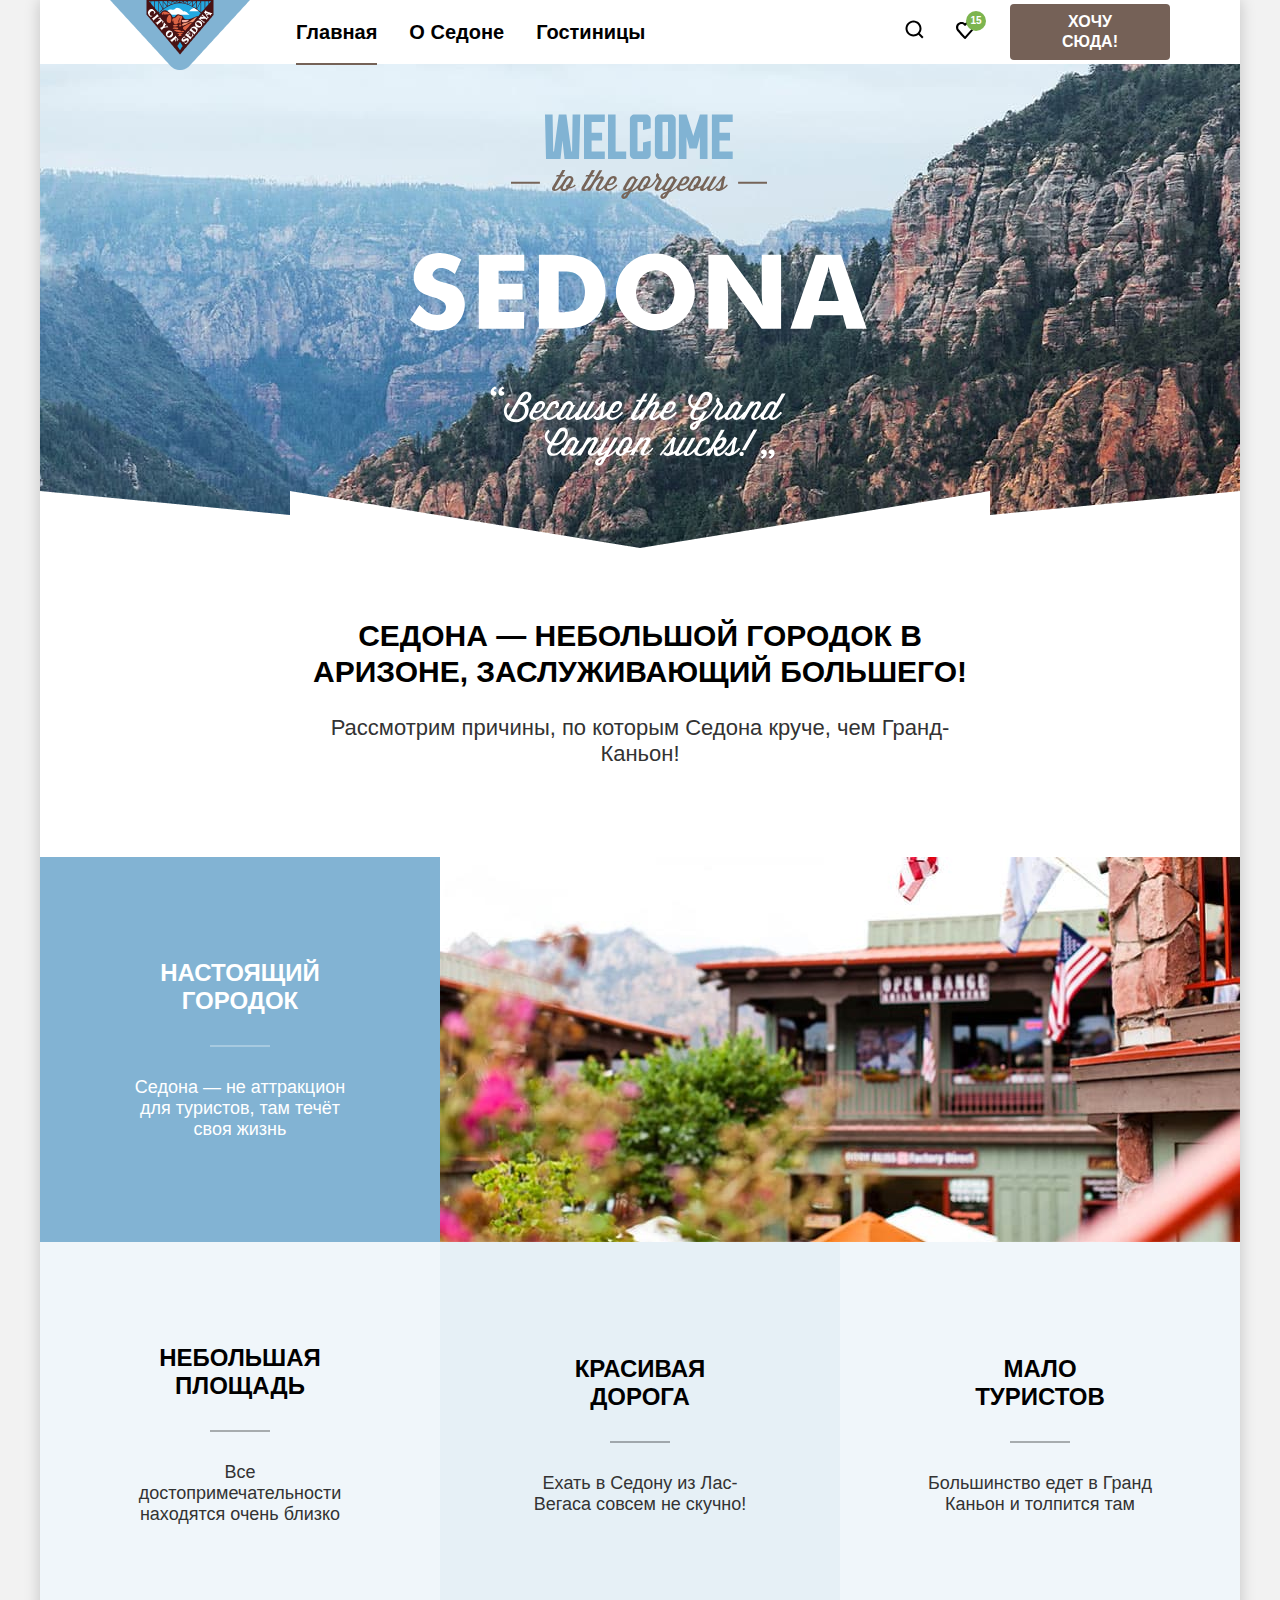
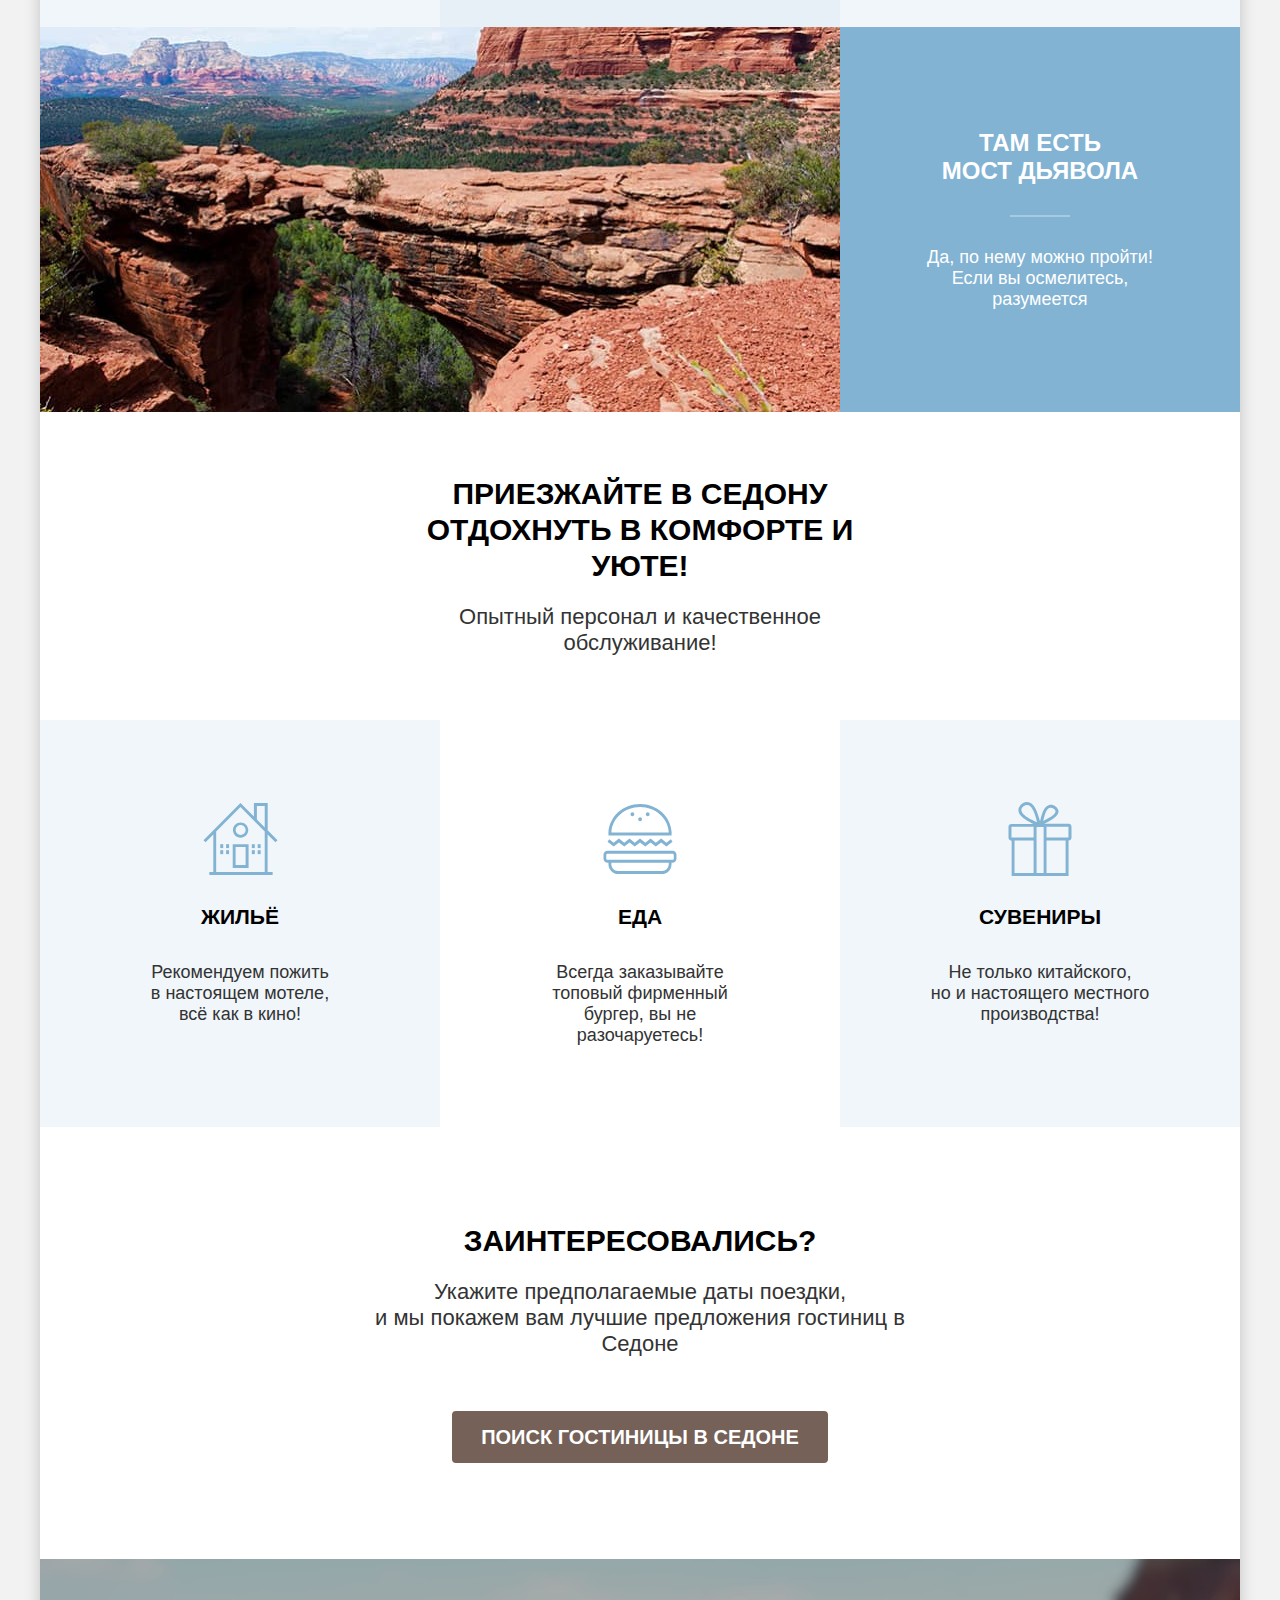
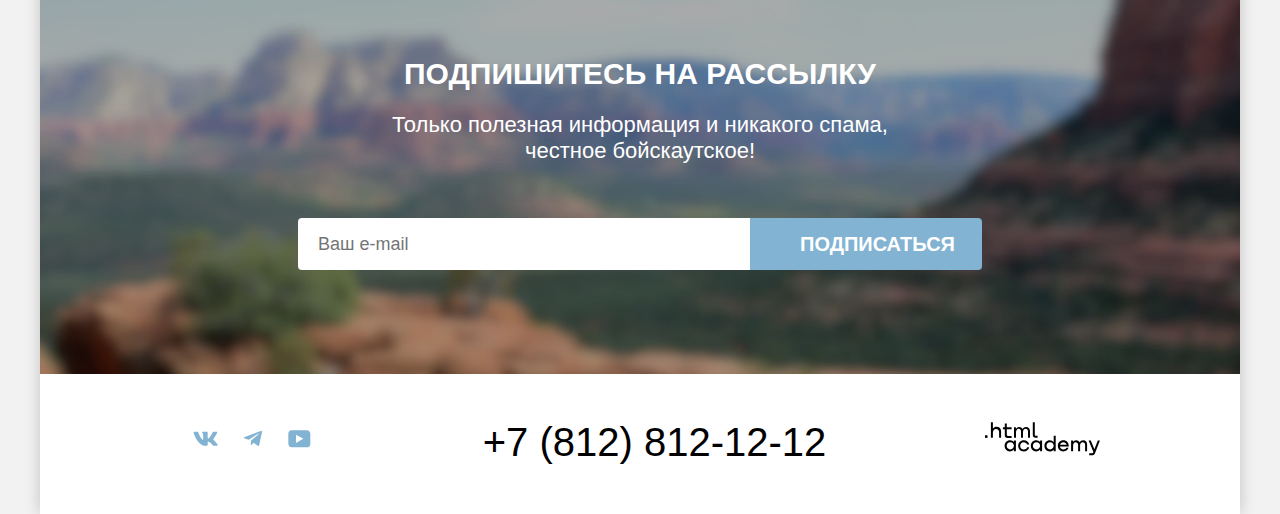
==== commit 386c2c16: "Правки 1 сделаны" ====
--- a/index.html
+++ b/index.html
@@ -153,7 +153,6 @@
 
 
     <footer class="main-footer" data-test="footer">
-      <div class="page-footer-container">
       <section class="footer-sotial-media">
         <h3 class="visually-hidden">Мы в социальных сетях</h3>
         <ul class="social-media" title="Ссылки на социальные сети">
@@ -187,24 +186,23 @@
       <section class="footer-contacts">
         <h3 class="visually-hidden">Контакты</h3>
         <a class="footer-phone" href="tel:+78128121212">+7 (812) 812-12-12</a>
-        <a class="logo-link-academy" href="https://htmlacademy.ru/intensive/htmlcss">
-          <svg width="115" height="34" viewBox="0 0 115 34" fill="none" xmlns="http://www.w3.org/2000/svg">
-            <path d="M0 13.2564V15.8564H2.5V13.2564H0Z" fill="black"/>
-            <path d="M11.6 4.85645C10 4.85645 8.8 5.55645 8 6.55645H7.9V0.356445H5.9V15.8564H7.9V10.5564C7.9 8.45645 9.2 6.95645 11.2 6.95645C13 6.95645 14.1 8.35645 14.1 10.1564V15.8564H16.1V9.75644C16.2 6.75644 14.3 4.85645 11.6 4.85645Z" fill="black"/>
-            <path d="M26.6 5.15645H21.8V1.45645H19.8V5.25645H17.9V7.25645H19.8V13.2564C19.8 14.9564 20.8 15.9564 22.5 15.9564H26.6V13.9564H22.9C22.2 13.9564 21.8 13.5564 21.8 12.8564V7.15645H26.6V5.15645Z" fill="black"/>
-            <path d="M41.1 4.95645C39.5 4.95645 38.2 5.75644 37.6 7.05645H37.5C36.9 5.85645 35.7 4.95645 34.1 4.95645C32.7 4.95645 31.6 5.75645 31 6.75645H30.9V5.15645H29V15.7564H31V10.3564C31 8.35645 32 6.85645 33.6 6.85645C35.1 6.85645 36 7.85645 36 9.45645V15.7564H38V10.1564C38 7.75645 39.4 6.85645 40.6 6.85645C42.1 6.85645 43 7.85645 43 9.45645V15.7564H45V9.25644C45.1 6.75644 43.6 4.95645 41.1 4.95645Z" fill="black"/>
-            <path d="M47.8 13.0564C47.8 14.7564 48.8 15.7564 50.6 15.7564H52.6V13.7564H50.9C50.2 13.7564 49.8 13.3564 49.8 12.6564V0.356445H47.8V13.0564Z" fill="black"/>
-            <path d="M28.9 20.0564C28 18.9564 26.7 18.2564 25 18.2564C21.9 18.2564 19.6 20.5564 19.6 23.8564C19.6 27.1564 21.9 29.4564 25 29.4564C26.8 29.4564 28 28.6564 28.8 27.5564H28.9V29.1564H30.9V18.5564H28.9V20.0564ZM25.3 27.4564C23.1 27.4564 21.7 25.8564 21.7 23.8564C21.7 21.8564 23.1 20.2564 25.3 20.2564C27.5 20.2564 28.9 21.8564 28.9 23.8564C28.9 25.7564 27.5 27.4564 25.3 27.4564Z" fill="black"/>
-            <path d="M44.2 22.3564C43.7 19.9564 41.6 18.2564 38.8 18.2564C35.4 18.2564 33.2 20.7564 33.2 23.8564C33.2 26.9564 35.4 29.4564 38.8 29.4564C41.6 29.4564 43.7 27.6564 44.2 25.2564H42.1C41.7 26.5564 40.4 27.5564 38.8 27.5564C36.6 27.5564 35.2 25.9564 35.2 23.9564C35.2 21.9564 36.6 20.3564 38.8 20.3564C40.4 20.3564 41.6 21.3564 42.1 22.5564H44.2V22.3564Z" fill="black"/>
-            <path d="M55.1 20.0564C54.2 18.9564 52.9 18.2564 51.2 18.2564C48.1 18.2564 45.8 20.5564 45.8 23.8564C45.8 27.1564 48.1 29.4564 51.2 29.4564C53 29.4564 54.2 28.6564 55 27.5564H55.1V29.1564H57.1V18.5564H55.1V20.0564ZM51.5 27.4564C49.3 27.4564 47.9 25.8564 47.9 23.8564C47.9 21.8564 49.3 20.2564 51.5 20.2564C53.7 20.2564 55.1 21.8564 55.1 23.8564C55.1 25.7564 53.6 27.4564 51.5 27.4564Z" fill="black"/>
-            <path d="M68.7 20.1564C67.8 19.0564 66.5 18.2564 64.8 18.2564C61.7 18.2564 59.4 20.5564 59.4 23.8564C59.4 27.1564 61.6 29.4564 64.8 29.4564C66.5 29.4564 67.8 28.6564 68.6 27.6564H68.7V29.1564H70.7V13.7564H68.7V20.1564ZM65.1 27.4564C62.9 27.4564 61.5 25.8564 61.5 23.8564C61.5 21.8564 62.9 20.2564 65.1 20.2564C67.3 20.2564 68.7 21.8564 68.7 23.8564C68.6 25.8564 67.2 27.4564 65.1 27.4564Z" fill="black"/>
-            <path d="M78.3 18.2564C75 18.2564 72.8 20.7564 72.8 23.8564C72.8 26.8564 74.9 29.4564 78.3 29.4564C80.8 29.4564 82.8 28.1564 83.5 25.8564H81.4C80.9 26.8564 79.8 27.4564 78.4 27.4564C76.5 27.4564 75.1 26.1564 75 24.5564H83.8C84 20.9564 81.8 18.2564 78.3 18.2564ZM78.3 20.1564C80 20.1564 81.3 21.1564 81.6 22.7564H75.1C75.4 21.2564 76.6 20.1564 78.3 20.1564Z" fill="black"/>
-            <path d="M98.2 18.2564C96.6 18.2564 95.3 19.0564 94.6 20.2564H94.5C93.9 19.0564 92.7 18.2564 91.1 18.2564C89.7 18.2564 88.6 18.9564 88 20.0564V18.5564H86.1V29.1564H88.1V23.7564C88.1 21.7564 89.1 20.3564 90.7 20.2564C92.2 20.2564 93.1 21.2564 93.1 22.8564V29.1564H95.1V23.5564C95.1 21.1564 96.5 20.2564 97.7 20.2564C99.2 20.2564 100.1 21.2564 100.1 22.8564V29.1564H102.1V22.6564C102.2 20.0564 100.7 18.2564 98.2 18.2564Z" fill="black"/>
-            <path d="M109.4 27.3564L105.8 18.4564H103.6L108.4 30.0564C108.1 30.9564 107.7 31.2564 106.7 31.2564H104.2V33.2564H106.7C108.5 33.2564 109.5 32.4564 110.2 30.6564L114.9 18.4564H112.8L109.4 27.3564Z" fill="black"/>
-            </svg>
-        </a>
-      </section>
-      </div>
+      </section>
+      <a class="logo-link-academy" href="https://htmlacademy.ru/intensive/htmlcss">
+        <svg width="115" height="34" viewBox="0 0 115 34" fill="none" xmlns="http://www.w3.org/2000/svg">
+          <path d="M0 13.2564V15.8564H2.5V13.2564H0Z" fill="black"/>
+          <path d="M11.6 4.85645C10 4.85645 8.8 5.55645 8 6.55645H7.9V0.356445H5.9V15.8564H7.9V10.5564C7.9 8.45645 9.2 6.95645 11.2 6.95645C13 6.95645 14.1 8.35645 14.1 10.1564V15.8564H16.1V9.75644C16.2 6.75644 14.3 4.85645 11.6 4.85645Z" fill="black"/>
+          <path d="M26.6 5.15645H21.8V1.45645H19.8V5.25645H17.9V7.25645H19.8V13.2564C19.8 14.9564 20.8 15.9564 22.5 15.9564H26.6V13.9564H22.9C22.2 13.9564 21.8 13.5564 21.8 12.8564V7.15645H26.6V5.15645Z" fill="black"/>
+          <path d="M41.1 4.95645C39.5 4.95645 38.2 5.75644 37.6 7.05645H37.5C36.9 5.85645 35.7 4.95645 34.1 4.95645C32.7 4.95645 31.6 5.75645 31 6.75645H30.9V5.15645H29V15.7564H31V10.3564C31 8.35645 32 6.85645 33.6 6.85645C35.1 6.85645 36 7.85645 36 9.45645V15.7564H38V10.1564C38 7.75645 39.4 6.85645 40.6 6.85645C42.1 6.85645 43 7.85645 43 9.45645V15.7564H45V9.25644C45.1 6.75644 43.6 4.95645 41.1 4.95645Z" fill="black"/>
+          <path d="M47.8 13.0564C47.8 14.7564 48.8 15.7564 50.6 15.7564H52.6V13.7564H50.9C50.2 13.7564 49.8 13.3564 49.8 12.6564V0.356445H47.8V13.0564Z" fill="black"/>
+          <path d="M28.9 20.0564C28 18.9564 26.7 18.2564 25 18.2564C21.9 18.2564 19.6 20.5564 19.6 23.8564C19.6 27.1564 21.9 29.4564 25 29.4564C26.8 29.4564 28 28.6564 28.8 27.5564H28.9V29.1564H30.9V18.5564H28.9V20.0564ZM25.3 27.4564C23.1 27.4564 21.7 25.8564 21.7 23.8564C21.7 21.8564 23.1 20.2564 25.3 20.2564C27.5 20.2564 28.9 21.8564 28.9 23.8564C28.9 25.7564 27.5 27.4564 25.3 27.4564Z" fill="black"/>
+          <path d="M44.2 22.3564C43.7 19.9564 41.6 18.2564 38.8 18.2564C35.4 18.2564 33.2 20.7564 33.2 23.8564C33.2 26.9564 35.4 29.4564 38.8 29.4564C41.6 29.4564 43.7 27.6564 44.2 25.2564H42.1C41.7 26.5564 40.4 27.5564 38.8 27.5564C36.6 27.5564 35.2 25.9564 35.2 23.9564C35.2 21.9564 36.6 20.3564 38.8 20.3564C40.4 20.3564 41.6 21.3564 42.1 22.5564H44.2V22.3564Z" fill="black"/>
+          <path d="M55.1 20.0564C54.2 18.9564 52.9 18.2564 51.2 18.2564C48.1 18.2564 45.8 20.5564 45.8 23.8564C45.8 27.1564 48.1 29.4564 51.2 29.4564C53 29.4564 54.2 28.6564 55 27.5564H55.1V29.1564H57.1V18.5564H55.1V20.0564ZM51.5 27.4564C49.3 27.4564 47.9 25.8564 47.9 23.8564C47.9 21.8564 49.3 20.2564 51.5 20.2564C53.7 20.2564 55.1 21.8564 55.1 23.8564C55.1 25.7564 53.6 27.4564 51.5 27.4564Z" fill="black"/>
+          <path d="M68.7 20.1564C67.8 19.0564 66.5 18.2564 64.8 18.2564C61.7 18.2564 59.4 20.5564 59.4 23.8564C59.4 27.1564 61.6 29.4564 64.8 29.4564C66.5 29.4564 67.8 28.6564 68.6 27.6564H68.7V29.1564H70.7V13.7564H68.7V20.1564ZM65.1 27.4564C62.9 27.4564 61.5 25.8564 61.5 23.8564C61.5 21.8564 62.9 20.2564 65.1 20.2564C67.3 20.2564 68.7 21.8564 68.7 23.8564C68.6 25.8564 67.2 27.4564 65.1 27.4564Z" fill="black"/>
+          <path d="M78.3 18.2564C75 18.2564 72.8 20.7564 72.8 23.8564C72.8 26.8564 74.9 29.4564 78.3 29.4564C80.8 29.4564 82.8 28.1564 83.5 25.8564H81.4C80.9 26.8564 79.8 27.4564 78.4 27.4564C76.5 27.4564 75.1 26.1564 75 24.5564H83.8C84 20.9564 81.8 18.2564 78.3 18.2564ZM78.3 20.1564C80 20.1564 81.3 21.1564 81.6 22.7564H75.1C75.4 21.2564 76.6 20.1564 78.3 20.1564Z" fill="black"/>
+          <path d="M98.2 18.2564C96.6 18.2564 95.3 19.0564 94.6 20.2564H94.5C93.9 19.0564 92.7 18.2564 91.1 18.2564C89.7 18.2564 88.6 18.9564 88 20.0564V18.5564H86.1V29.1564H88.1V23.7564C88.1 21.7564 89.1 20.3564 90.7 20.2564C92.2 20.2564 93.1 21.2564 93.1 22.8564V29.1564H95.1V23.5564C95.1 21.1564 96.5 20.2564 97.7 20.2564C99.2 20.2564 100.1 21.2564 100.1 22.8564V29.1564H102.1V22.6564C102.2 20.0564 100.7 18.2564 98.2 18.2564Z" fill="black"/>
+          <path d="M109.4 27.3564L105.8 18.4564H103.6L108.4 30.0564C108.1 30.9564 107.7 31.2564 106.7 31.2564H104.2V33.2564H106.7C108.5 33.2564 109.5 32.4564 110.2 30.6564L114.9 18.4564H112.8L109.4 27.3564Z" fill="black"/>
+          </svg>
+      </a>
     </footer>
   </div>
 
@@ -212,19 +210,12 @@
     <div class="modal modal-want-here">
       <section class="modal-content">
         <h2 class="modal-title">Поиск гостиницы в Седоне</h2>
-        <form class="modal-form" action="https://echo.htmlacademy.ru/" method="get">
-
-          <!-- помощь для верстки
-          <fieldset>для группы инпутов</fieldset>
-          <legend>для именования группы</legend>
-          <label class="" for="search"></label>
-          <input class="" id="search" name="search" type="search" placeholder="Поиск"> -->
-
-          <label class="modal-label" for="arrival-date">
-            <span class="text-label">Дата Заезда:</span>
-          </label>
-          <input class="modal-input modal-date" id="arrival-date" name="arrival-date" type="text" placeholder="Укажите дату заезда" value="27 апреля 2020" required>
-          <p class="modal-description modal-description-color">Мы не можем отправить вас в прошлое.</p>
+          <form class="modal-form" action="https://echo.htmlacademy.ru/" method="get">
+            <label class="modal-label" for="arrival-date">
+              <span class="text-label">Дата Заезда:</span>
+            </label>
+            <input class="modal-input modal-date" id="arrival-date" name="arrival-date" type="text" placeholder="Укажите дату заезда" value="27 апреля 2020" required>
+            <p class="modal-description modal-description-color">Мы не можем отправить вас в прошлое.</p>
 
           <label class="modal-label" for="departure-date">
             <span class="text-label">Дата Выезда:</span>
--- a/styles/styles.css
+++ b/styles/styles.css
@@ -40,7 +40,6 @@
 	background-color: #ffffff;
 	box-shadow: 0 0 15px 0 rgba(0, 0, 0, 0.2);
 }
-
 
 .visually-hidden {
   position: absolute;
@@ -52,7 +51,6 @@
   clip: rect(0 0 0 0);
   overflow: hidden;
 }
-
 
 .main-container {
 	flex-grow: 1;
@@ -135,21 +133,6 @@
 	margin-left: auto;
 }
 
-/* способ вставления иконки при помощи фонового изображения (не позволяет менять цвет этой иконки)
-.navigation-user .navigation-item:nth-child(1) .navigation-link {
-	background-image: url("../images/icon/icon-search.svg");
-	background-repeat: no-repeat;
-	background-position: center;
-	background-size: 18px 18px;
-}
-
-.navigation-user .navigation-item:nth-child(2) .navigation-link {
-	background-image: url("../images/icon/icon-favorites.svg");
-	background-repeat: no-repeat;
-	background-position: center;
-	background-size: 18px 18px;
-} */
-
 .button-want-here {
 	font-family: "PT Sans", sans-serif;
 	width: 160px;
@@ -189,8 +172,8 @@
 
 .first-screen {
 	background-image: url("../images/divider.png"), url("../images/index-background.jpg");
-	background-position: bottom; /*задаем по оси х и у*/
-	background-size: 100% auto, cover; /*задаем по оси х и у через запятую для каждой картинки*/
+	background-position: bottom;
+	background-size: 100% auto, cover;
 	background-repeat: no-repeat, no-repeat;
 	background-color: #7db54f;
 	color: #ffffff;
@@ -200,11 +183,6 @@
 	text-align: center;
 	padding: 50px 370px 82px;
 }
-
-/* более простая версия - отступы для картинки. но если вместо картинки захотят поставить что-то другое, то придется опять прописывать, а так уже минимально готовые чтобы вертска не поломалась
-.image-welcome {
-	margin: 51px 371px 82px 371px;
-} */
 
 .image-welcome,
 .advantage-img {
@@ -267,7 +245,6 @@
 	flex-wrap: wrap;
 	list-style: none;
 }
-
 
 .adnantages-item {
 	width: 400px;
@@ -287,7 +264,6 @@
 	padding: 70px 85px;
 	height: 100%;
 }
-
 
 .advantages-item-img-text {
 	flex-direction: column;
@@ -388,6 +364,9 @@
 .search-hotels {
 	text-align: center;
 	padding: 96px 304px;
+  display: flex;
+  flex-direction: column;
+  align-items: center;
 	}
 
 .button-search {
@@ -397,7 +376,6 @@
 	border: 2px solid #756157;
 	border-radius: 4px;
 	padding: 6px 20px;
-	margin-top: 54px;
 	font-family: "PT Sans", sans-serif;
 	font-size: 20px;
 	line-height: 36px;
@@ -405,6 +383,8 @@
 	color: #ffffff;
 	text-transform: uppercase;
 	cursor: pointer;
+  margin-top: 54px;
+  text-decoration: none;
 }
 
 .newsletter {
@@ -427,12 +407,11 @@
 	display: flex;
 }
 
-
 .mail-field {
 	width: 452px;
 	height: 52px;
 	background-color: #ffffff;
-	border-radius: 4px 0px 0px 4px;
+	border-radius: 4px 0 0 4px;
 	border-color: #ffffff;
 	margin-top: 54px;
 	font-family: "PT Sans", sans-serif;
@@ -448,7 +427,7 @@
 	width: 452px;
 	height: 52px;
 	background-color: #f2f2f2;
-	border-radius: 4px 0px 0px 4px;
+	border-radius: 4px 0 0 4px;
 	border-color: #f2f2f2;
 	margin-top: 54px;
 	font-family: "PT Sans", sans-serif;
@@ -464,9 +443,8 @@
 	width: 232px;
 	height: 52px;
 	background-color: #82b3d3;
-	border-radius: 0px 4px 4px 0px;
+	border-radius: 0 4px 4px 0;
 	border-color: #82b3d3;
-	padding: 8px 50px;
 	margin-top: 54px;
 	font-family: "PT Sans", sans-serif;
 	font-size: 20px;
@@ -479,31 +457,32 @@
 	cursor: pointer;
 }
 
-
 .letter {
 	color: #ffffff;
 }
-
 
 .main-footer {
 	padding: 25px 70px 30px;
-}
-
-.page-footer-container {
-	display: flex;
+  display: flex;
 	width: 1060px;
   margin: 0 auto;
 	justify-content: space-between;
 	align-items: center;
 }
 
+/* .page-footer-container {
+	display: flex;
+	width: 1060px;
+  margin: 0 auto;
+	justify-content: space-between;
+	align-items: center;
+} */
 
 .social-media {
 	display: flex;
 	list-style: none;
-	padding: 0px;
-}
-
+	padding: 0;
+}
 
 .social-link {
 	background-repeat: no-repeat;
@@ -521,7 +500,6 @@
 }
 
 .footer-phone {
-	width: 330px;
 	font-size: 40px;
 	line-height: 40px;
 	font-weight: 400;
@@ -529,7 +507,8 @@
 	text-transform: uppercase;
 	text-decoration: none;
 	color: #000000;
-  margin-right: 232px;
+  padding: 0 50px;
+  display: block;
 }
 
 .footer-phone:hover,
@@ -543,19 +522,6 @@
 .navigation-link:active {
 	opacity: 30%;
 	color: rgba(117, 97, 87, 0.3);
-}
-
-/* для всех ссылок телефонов на сайте
-	a[href^="tel:"]:hover {
-  font-size: 40px;
-  line-height: 40px;
-  text-decoration: none;
-  color: #756157;
-} */
-
-
-.logo-link-academy {
-	margin-left: auto;
 }
 
 .logo-link-academy:hover path{
@@ -575,9 +541,6 @@
   width: 100%;
   height: 100%;
   background-color: rgba(242, 242, 242, 0.8);
-  /* background-color: #f2f2f2;
-  opacity: 80%;
-  можно еще так записать перекрытие цвета на прозрачность*/
 }
 
 .modal {
@@ -775,7 +738,6 @@
   text-transform: none;
   padding: 15px 18px;
   border-radius: 10px;
-  display: block;
   width: 256px;
   box-shadow: 0 15px 30px 0 #333333;
   position: absolute;
@@ -859,7 +821,6 @@
 	background-color: rgba(117, 97, 87, 0.3);
 }
 
-/* скрывает модальное окно на главной странице */
 .modal-container-close {
   display: none;
 }
@@ -959,7 +920,6 @@
 .control {
 	position: relative;
 	display: block;
-	padding-bottom: 18px;
 	cursor: pointer;
   }
 
@@ -971,9 +931,12 @@
   opacity: 30%;
 }
 
-
-.control:last-child {
-	padding-bottom: 0px;
+.catalog-filter-item {
+  padding-bottom: 16px;
+}
+
+.catalog-filter-item:last-child {
+	padding-bottom: 0;
 }
 
   .control-label {
@@ -1007,35 +970,6 @@
 	background-repeat: no-repeat;
   }
 
-/* способ добавления галочки - отрисованая галка
-.control-input[type="checkbox"]:checked + .control-mark::before {
-  position: absolute;
-  top: 12px;
-  left: 2px;
-  width: 7px;
-  height: 2px;
-  background-color: #3f5e72;
-  content: "";
-}
-
-.control-input[type="checkbox"]:checked + .control-mark::after {
-	position: absolute;
-	top: 9px;
-	right: 1px;
-	width: 14px;
-	height: 2px;
-	background-color: #3f5e72;
-	content: "";
-  }
-
-.control-input[type="checkbox"]:checked + .control-mark::before {
-	transform: rotate(45deg);
-  }
-
-  .control-input[type="checkbox"]:checked + .control-mark::after {
-	transform: rotate(-45deg);
-  } */
-
 .control-input[type="radio"] + .control-mark {
 	border-radius: 50%;
   }
@@ -1075,7 +1009,6 @@
     transition: background-color 0.4s ease;
 }
 
-
 .range-input:hover,
 .range-input:focus-visible {
   background-color: #e6e6e6;
@@ -1160,7 +1093,6 @@
 
 .button-filter {
 	font-family: "PT Sans", sans-serif;
-	background-color: #82b3d3;
 	text-transform: uppercase;
 	font-size: 16px;
 	line-height: 20px;
@@ -1184,11 +1116,10 @@
 	font-weight: 700;
 	text-align: center;
 	color: #ffffff;
-	background-color: transparent;
 	cursor: pointer;
 	border: none;
 	border-radius: 4px;
-	background-color: none;
+  background-color: transparent;
 	width: 190px;
 	height: 40px;
 	padding: 0;
@@ -1259,7 +1190,7 @@
 	column-gap: 8px;
 	list-style: none;
 	align-items: center;
-	padding-inline-start: 0px;
+	padding-inline-start: 0;
 	margin: 0;
 }
 
@@ -1272,7 +1203,7 @@
 	width: 48px;
 	height: 48px;
 	align-items: center;
-	outline: none; /*убирает браузерное выделение табом*/
+	outline: none;
 }
 
 .view-button-current {
@@ -1292,42 +1223,10 @@
 	width: 1060px;
 	display: flex;
 }
-
-
-
-/* способ сверстать список карточек на флексах
-.product-list {
-	display: flex;
-	flex-wrap: wrap;
-	width: 1060px;
-	margin: 0 70px;
-	padding: 0;
-}
-
-.product-card {
-	width: 340px;
-	min-height: 438px;
-	border: 1px solid;
-	border-radius: 4px;
-	border-color: #e6e6e6;
-	display: flex;
-	flex-wrap: wrap;
-	margin-right: 20px;
-	margin-bottom: 20px;
-	padding: 20px;
-}
-
-.product-card:nth-child(3n) {
-	margin-right: 0;
-} */
-
 
 .product-list {
 	display: grid;
 	grid-template-columns: repeat(3, 340px);
-	/* разные вариации написания кода
-	grid-template-columns: repeat(3, 1fr);
-	grid-template-columns: 340px 340px 340px; */
 	gap: 20px;
 	list-style: none;
 	width: 1060px;
@@ -1418,7 +1317,6 @@
 	background-color: #7db54f;
 }
 
-
 .product-card-stars {
 	width: 100%;
 	height: 17px;
@@ -1447,7 +1345,6 @@
 	width: 18px;
 }
 
-
 .product-card-rating {
 	background-color: #f2f2f2;
 	text-transform: uppercase;
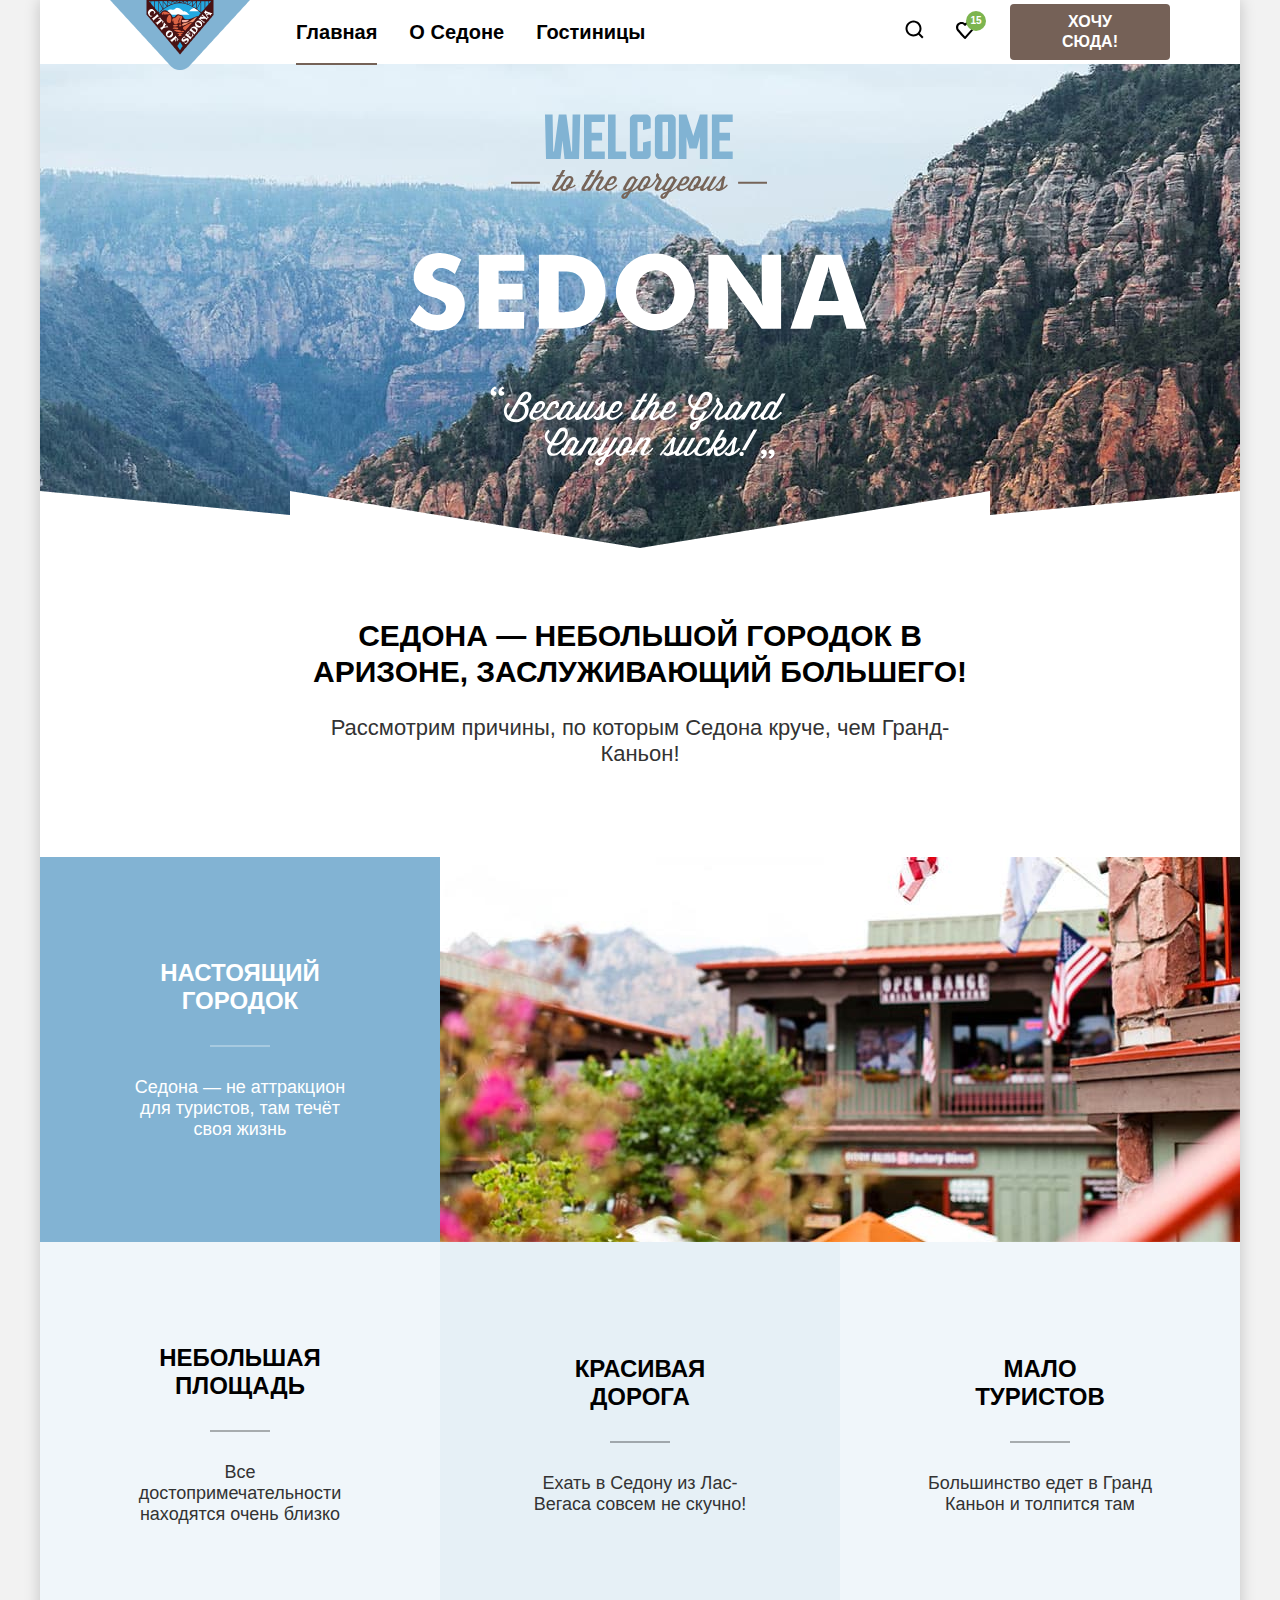
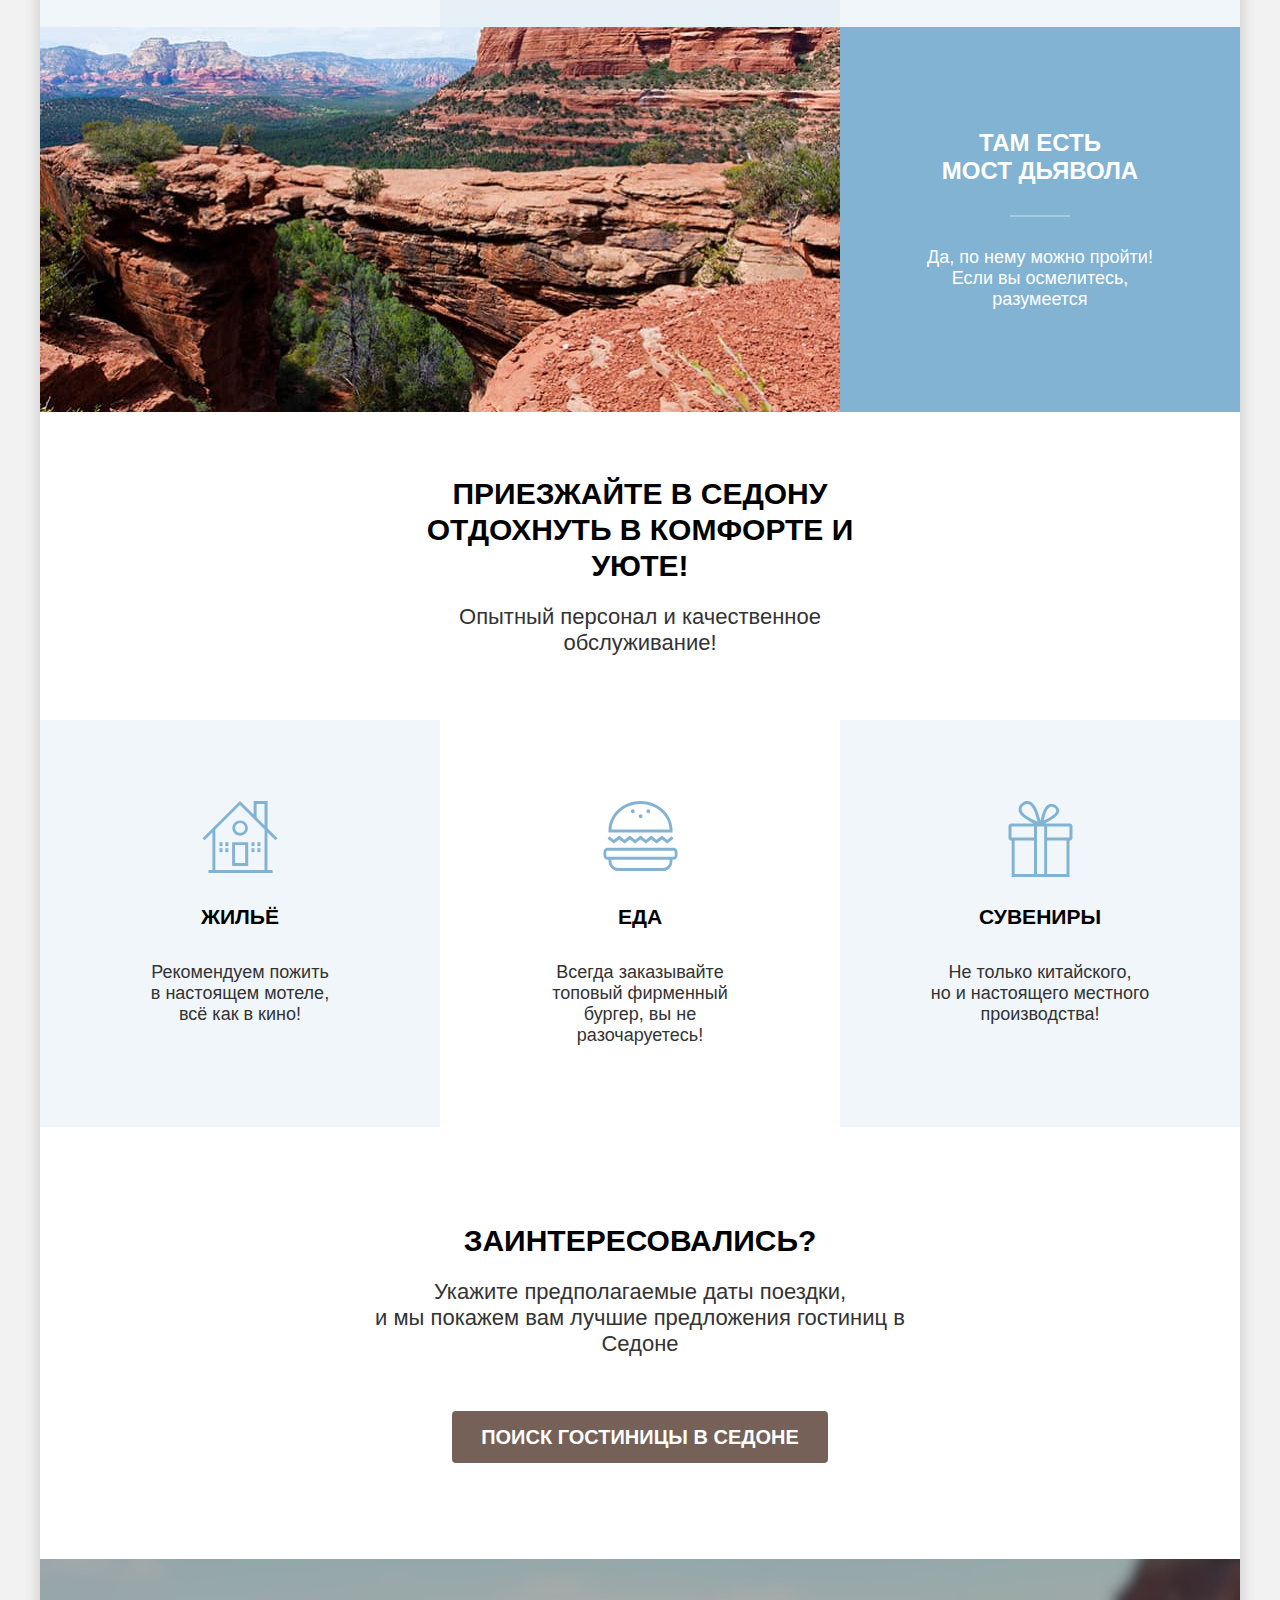
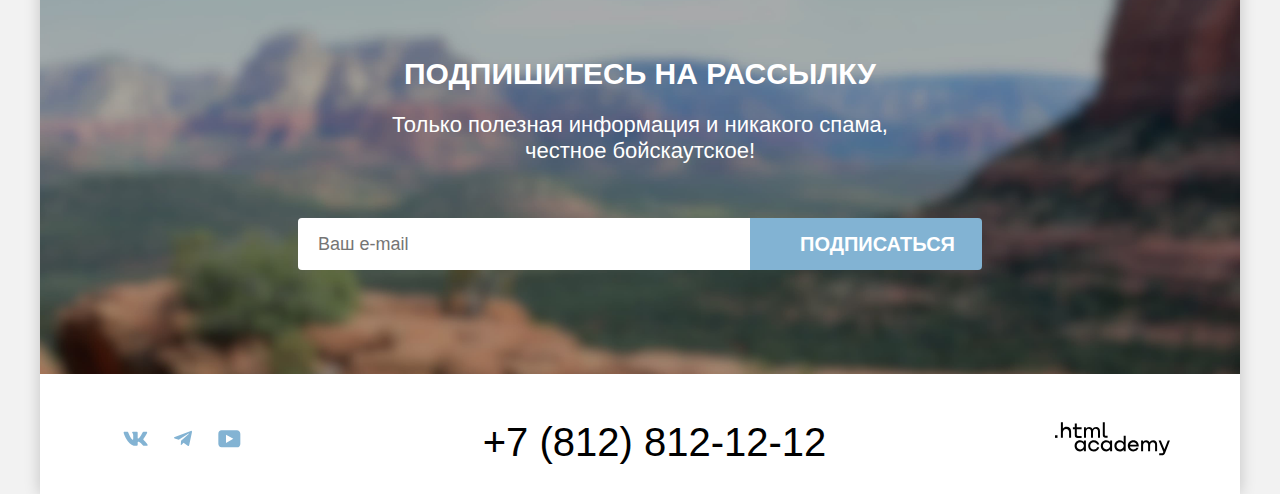
==== commit 60af22f5: "Merge pull request #5 from kretovadar/master" ====
--- a/index.html
+++ b/index.html
@@ -1,12 +1,13 @@
 <!DOCTYPE html>
 <html lang="ru">
 
-  <head>
-    <meta charset="utf-8">
-    <title>HTML Academy: Седона</title>
-    <link rel="stylesheet" href="styles/styles.css">
-    <link rel="icon" href="favicon-sedona.png" sizes="32x32">
-  </head>
+<head>
+  <meta charset="utf-8">
+  <title>HTML Academy: Седона</title>
+  <link rel="stylesheet" href="styles/styles.css">
+  <link rel="icon" href="favicon.ico" sizes="32x32">
+  <link rel="icon" type="image/png" href="images/favicon.png" sizes="32x32">
+</head>
 
   <body>
     <div class="page-container">
@@ -73,7 +74,7 @@
             <p class="advantages-description descripton-white">Седона — не аттракцион для туристов, там течёт своя жизнь
             </p>
           </div>
-            <img class="advantage-img" src="images/photo-hotel.jpg" width="800" alt="Фото отеля">
+            <img class="advantage-img" src="images/photo-hotel.jpg" width="800" height="385" alt="Фото отеля">
           </li>
           <li class="adnantages-item grey-light">
             <div class="advantages-item-text">
@@ -94,7 +95,7 @@
             </div>
           </li>
           <li class="adnantages-item advantages-item-img">
-            <img class="advantage-img" src="images/photo-mountains.jpg" width="800" alt="Фото гор">
+            <img class="advantage-img" src="images/photo-mountains.jpg" width="800" height="385" alt="Фото гор">
             <div class="advantages-item-text advantages-item-img-text">
             <h3 class="advantages-title title-white">Там есть <br>мост дьявола</h3>
             <p class="advantages-description descripton-white">Да, по нему можно пройти! Если вы осмелитесь, разумеется
@@ -112,17 +113,14 @@
       </div>
         <ul class="services-list">
           <li class="services-item grey-light">
-            <img class="services-pic" src="images/icon/icon-home.svg" width="75" height="72" alt="Жильё">
             <h3 class="services-title">Жильё</h3>
             <p class="services-description">Рекомендуем пожить <br>в настоящем мотеле, <br>всё как в кино!</p>
           </li>
           <li class="services-item">
-            <img class="services-pic" src="images/icon/icon-food.svg" width="74" height="70" alt="Еда">
             <h3 class="services-title">Еда</h3>
             <p class="services-description">Всегда заказывайте <br>топовый фирменный бургер, вы не разочаруетесь!</p>
           </li>
           <li class="services-item grey-light">
-            <img class="services-pic" src="images/icon/icon-gift.svg" width="64" height="76" alt="Сувениры">
             <h3 class="services-title">Сувениры</h3>
             <p class="services-description">Не только китайского, <br>но и настоящего местного производства!</p>
           </li>
@@ -142,6 +140,7 @@
         <p class="text-about text-about-4">Подпишитесь на рассылку</p>
         <p class="text-reasons letter">Только полезная информация и никакого спама, <br>честное бойскаутское!</p>
         <form class="newsletter-form" action="https://echo.htmlacademy.ru/" method="post">
+          <label class="visually-hidden" for="newsletter-email">E-mail</label>
           <input class="mail-field" type="email" name="newsletter-email" id="newsletter-email" placeholder="Ваш e-mail"
             required>
           <button class="newsletter-button blue-button" type="submit">
@@ -188,6 +187,7 @@
         <a class="footer-phone" href="tel:+78128121212">+7 (812) 812-12-12</a>
       </section>
       <a class="logo-link-academy" href="https://htmlacademy.ru/intensive/htmlcss">
+        <span class="visually-hidden">HTML Academy</span>
         <svg width="115" height="34" viewBox="0 0 115 34" fill="none" xmlns="http://www.w3.org/2000/svg">
           <path d="M0 13.2564V15.8564H2.5V13.2564H0Z" fill="black"/>
           <path d="M11.6 4.85645C10 4.85645 8.8 5.55645 8 6.55645H7.9V0.356445H5.9V15.8564H7.9V10.5564C7.9 8.45645 9.2 6.95645 11.2 6.95645C13 6.95645 14.1 8.35645 14.1 10.1564V15.8564H16.1V9.75644C16.2 6.75644 14.3 4.85645 11.6 4.85645Z" fill="black"/>
@@ -269,7 +269,7 @@
         </form>
 
       </section>
-      <button class="modal-button-close">
+      <button class="modal-button-close" type="button">
         <span class="visually-hidden">Закрыть</span>
       </button>
     </div>
--- a/styles/styles.css
+++ b/styles/styles.css
@@ -14,8 +14,10 @@
 	font-display: swap;
 }
 
-* {
-	box-sizing: border-box;
+*,
+*::before,
+*::after {
+  box-sizing: border-box;
 }
 
 html {
@@ -344,16 +346,32 @@
 	padding: 81px 85px;
 }
 
-.services-pic{
-	height: 76px;
-	object-fit: contain;
-	margin-bottom: 24px;
+.services-item:nth-child(1) {
+  background-image: url(../images/icon/icon-home.svg);
+  background-repeat: no-repeat;
+  background-size: auto;
+  background-position: center 81px;
+}
+
+.services-item:nth-child(2) {
+  background-image: url(../images/icon/icon-food.svg);
+  background-repeat: no-repeat;
+  background-size: auto;
+  background-position: center 81px;
+}
+
+.services-item:nth-child(3) {
+  background-image: url(../images/icon/icon-gift.svg);
+  background-repeat: no-repeat;
+  background-size: auto;
+  background-position: center 81px;
 }
 
 .services-title {
 	margin: 0;
 	text-transform: uppercase;
 	margin-bottom: 35px;
+  padding-top: 105px;
 }
 
 .services-description {
@@ -462,7 +480,7 @@
 }
 
 .main-footer {
-	padding: 25px 70px 30px;
+	padding: 25px 0 10px;
   display: flex;
 	width: 1060px;
   margin: 0 auto;
@@ -513,7 +531,7 @@
 
 .footer-phone:hover,
 .navigation-link:hover,
-.navigation-link:hover svg path  {
+.navigation-link:hover path  {
   color: #756157;
 	fill: #756157;
 }
@@ -932,7 +950,7 @@
 }
 
 .catalog-filter-item {
-  padding-bottom: 16px;
+  padding-bottom: 18px;
 }
 
 .catalog-filter-item:last-child {
@@ -965,7 +983,7 @@
 	transform: translate(-50%, -50%);
 	width: 13px;
 	height: 10px;
-	background-image: url("../images/galka.svg");
+	background-image: url("../images/check-mark.svg");
 	background-position: center;
 	background-repeat: no-repeat;
   }
@@ -1007,6 +1025,8 @@
     background-color: #f2f2f2;
     border: none;
     transition: background-color 0.4s ease;
+		appearance: none;
+		-moz-appearance: textfield;
 }
 
 .range-input:hover,
@@ -1016,7 +1036,8 @@
 
 .range-input::-webkit-outer-spin-button,
 .range-input::-webkit-inner-spin-button {
-  appearance: none;
+  -webkit-appearance: none;
+          appearance: none;
   margin: 0;
 }
 
@@ -1175,7 +1196,8 @@
   background-image: url("../images/arrow-down.svg");
   background-repeat: no-repeat;
   background-position: right 20px center;
-  appearance: none;
+  -webkit-appearance: none;
+          appearance: none;
   padding-right: 48px;
 }
 
